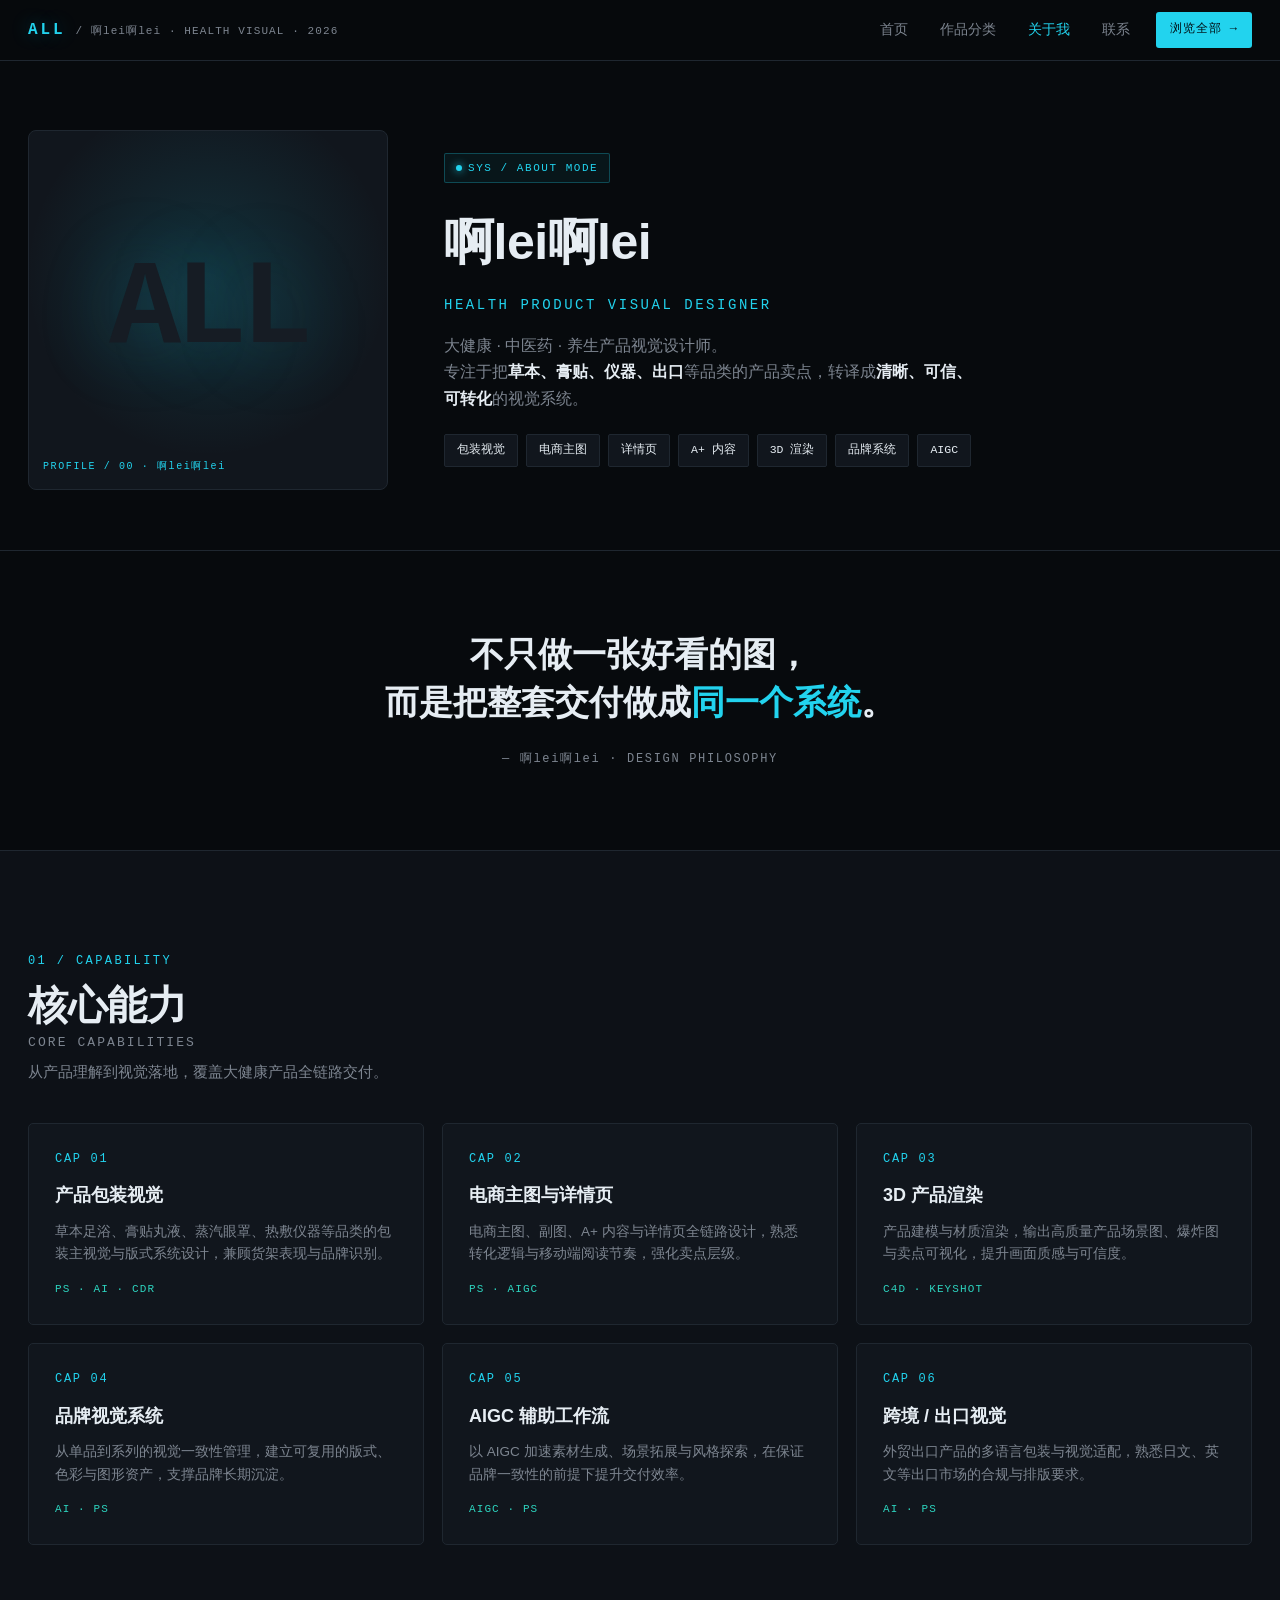
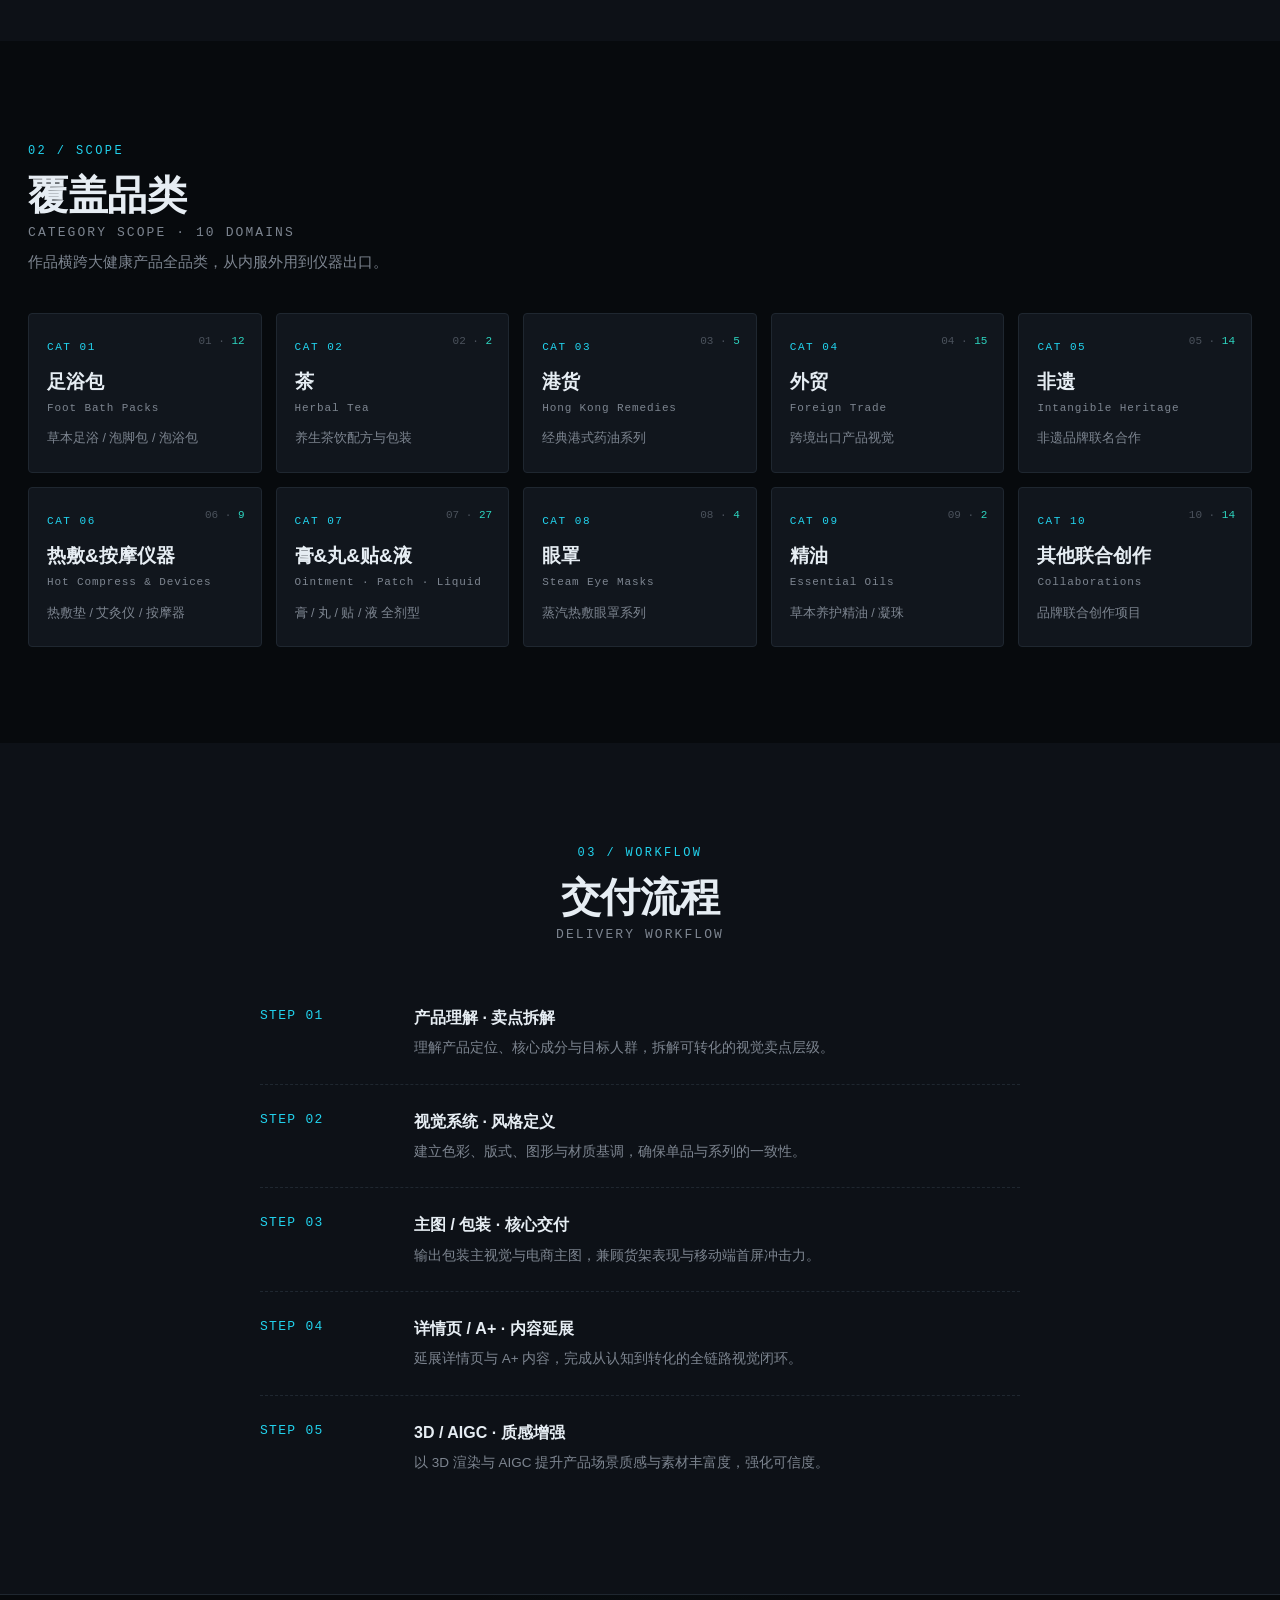
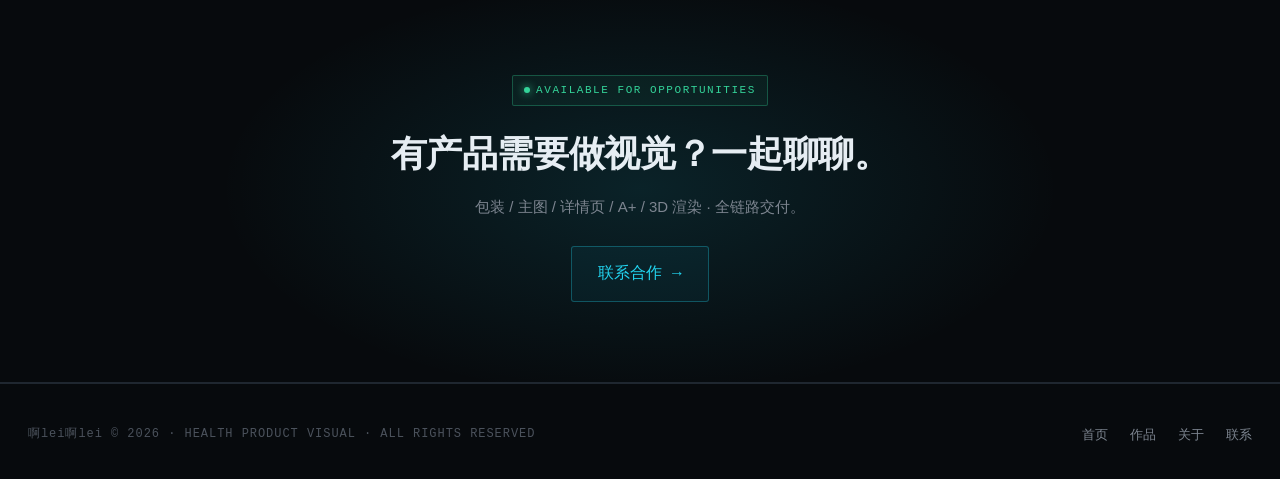
==== about.html @ 9f275f0a "publish: 啊lei啊lei 2026 作品集 — 104 projects / 10 categories" ====
<!DOCTYPE html>
<html lang="zh-CN">
<head>
<meta charset="UTF-8">
<meta name="viewport" content="width=device-width, initial-scale=1.0">
<title>关于我 · 啊lei啊lei 2026 作品集</title>
<meta name="description" content="啊lei啊lei — 大健康 / 中医药 / 养生产品视觉设计师。系统化交付理念与全链路能力。">
<link rel="stylesheet" href="assets/css/style.css">
<link rel="icon" href="data:image/svg+xml,<svg xmlns='http://www.w3.org/2000/svg' viewBox='0 0 100 100'><rect width='100' height='100' rx='20' fill='%23070a0d'/><text x='50' y='68' font-size='52' font-family='monospace' font-weight='bold' text-anchor='middle' fill='%2322d3ee'>ALL</text></svg>">
<style>
.profile-hero { padding: 130px 0 60px; border-bottom: 1px solid var(--line); }
.profile-hero .wrap { display: grid; grid-template-columns: 360px 1fr; gap: 56px; align-items: center; }
.profile-hero .av {
  aspect-ratio: 1; background: var(--bg-card); border: 1px solid var(--line); border-radius: 8px;
  display: flex; align-items: center; justify-content: center; position: relative; overflow: hidden;
}
.profile-hero .av::before { content:""; position:absolute; inset:0; background: radial-gradient(circle at 50% 40%, rgba(34,211,238,.14), transparent 65%); }
.profile-hero .av .big { font-family: var(--mono); font-size: 120px; font-weight: 900; color: var(--bg-card-2); text-shadow: 0 0 80px rgba(34,211,238,.25); letter-spacing: -.05em; position: relative; }
.profile-hero .av .tagcorner { position: absolute; bottom: 14px; left: 14px; font-family: var(--mono); font-size: 10px; color: var(--cyan); letter-spacing: .16em; }
.profile-hero h1 { font-size: clamp(32px, 4.5vw, 50px); font-weight: 800; letter-spacing: -.01em; }
.profile-hero h1 .en { display:block; font-family: var(--mono); font-size: 14px; font-weight: 400; color: var(--cyan); letter-spacing: .18em; margin-top: 10px; }
.profile-hero .role { color: var(--txt-mute); font-size: 16px; margin-top: 16px; max-width: 540px; }
.profile-hero .role b { color: var(--txt); font-weight: 600; }
.ph-tags { display:flex; flex-wrap:wrap; gap:8px; margin-top:22px; }
.ph-tags span { font-family: var(--mono); font-size: 11.5px; color: var(--txt); padding: 6px 12px; border: 1px solid var(--line); border-radius: 2px; background: var(--bg-card); }
@media (max-width: 820px) { .profile-hero .wrap { grid-template-columns: 1fr; } .profile-hero .av { max-width: 280px; } }

.quote-block { padding: 80px 0; text-align: center; border-bottom: 1px solid var(--line); }
.quote-block .q { font-size: clamp(22px, 3vw, 34px); font-weight: 700; line-height: 1.4; max-width: 820px; margin: 0 auto; }
.quote-block .q .hl { color: var(--cyan); }
.quote-block .who { font-family: var(--mono); font-size: 12px; color: var(--txt-mute); letter-spacing: .14em; margin-top: 24px; }

.skill-grid { display: grid; grid-template-columns: repeat(3, 1fr); gap: 18px; }
.skill-card { background: var(--bg-card); border: 1px solid var(--line); border-radius: 5px; padding: 26px; transition: border-color .25s, transform .25s; }
.skill-card:hover { border-color: var(--cyan); transform: translateY(-4px); }
.skill-card .num { font-family: var(--mono); font-size: 12px; color: var(--cyan); letter-spacing: .14em; }
.skill-card h3 { font-size: 18px; font-weight: 700; margin: 12px 0 10px; }
.skill-card p { color: var(--txt-mute); font-size: 13.5px; }
.skill-card .tools { font-family: var(--mono); font-size: 11px; color: var(--teal); letter-spacing: .1em; margin-top: 14px; }
@media (max-width: 900px) { .skill-grid { grid-template-columns: repeat(2, 1fr); } }
@media (max-width: 560px) { .skill-grid { grid-template-columns: 1fr; } }

.timeline { max-width: 760px; margin: 0 auto; }
.tl-item { display: grid; grid-template-columns: 130px 1fr; gap: 24px; padding: 24px 0; border-bottom: 1px dashed var(--line); }
.tl-item:last-child { border-bottom: 0; }
.tl-item .yr { font-family: var(--mono); font-size: 13px; color: var(--cyan); letter-spacing: .1em; }
.tl-item .tt h4 { font-size: 16px; font-weight: 600; }
.tl-item .tt p { color: var(--txt-mute); font-size: 13.5px; margin-top: 6px; }
</style>
</head>
<body>

<nav class="nav">
  <div class="wrap">
    <a href="index.html" class="brand">
      <span class="logo">ALL</span>
      <span class="sub">/ 啊lei啊lei · HEALTH VISUAL · 2026</span>
    </a>
    <div class="menu" id="menu">
      <a href="index.html">首页</a>
      <a href="category.html">作品分类</a>
      <a href="about.html" class="active">关于我</a>
      <a href="contact.html">联系</a>
      <a href="category.html" class="btn-pdf">浏览全部 →</a>
    </div>
    <div class="burger" id="burger"><span></span><span></span><span></span></div>
  </div>
</nav>

<!-- PROFILE HERO -->
<section class="profile-hero">
  <div class="wrap">
    <div class="av">
      <div class="big">ALL</div>
      <div class="tagcorner">PROFILE / 00 · 啊lei啊lei</div>
    </div>
    <div>
      <span class="tag"><i class="dot"></i> SYS / ABOUT MODE</span>
      <h1 style="margin-top:18px">啊lei啊lei
        <span class="en">HEALTH PRODUCT VISUAL DESIGNER</span>
      </h1>
      <p class="role">
        大健康 · 中医药 · 养生产品视觉设计师。<br>
        专注于把<b>草本、膏贴、仪器、出口</b>等品类的产品卖点，转译成<b>清晰、可信、可转化</b>的视觉系统。
      </p>
      <div class="ph-tags">
        <span>包装视觉</span><span>电商主图</span><span>详情页</span><span>A+ 内容</span><span>3D 渲染</span><span>品牌系统</span><span>AIGC</span>
      </div>
    </div>
  </div>
</section>

<!-- QUOTE -->
<section class="quote-block">
  <div class="wrap">
    <p class="q">不只做一张好看的图，<br>而是把整套交付做成<span class="hl">同一个系统</span>。</p>
    <div class="who">— 啊lei啊lei · DESIGN PHILOSOPHY</div>
  </div>
</section>

<!-- SKILLS -->
<section class="shade">
  <div class="wrap">
    <div class="sec-head reveal">
      <span class="idx">01 / CAPABILITY</span>
      <h2>核心能力
        <span class="en">CORE CAPABILITIES</span>
      </h2>
      <p>从产品理解到视觉落地，覆盖大健康产品全链路交付。</p>
    </div>
    <div class="skill-grid">
      <div class="skill-card reveal">
        <div class="num">CAP 01</div>
        <h3>产品包装视觉</h3>
        <p>草本足浴、膏贴丸液、蒸汽眼罩、热敷仪器等品类的包装主视觉与版式系统设计，兼顾货架表现与品牌识别。</p>
        <div class="tools">PS · AI · CDR</div>
      </div>
      <div class="skill-card reveal" style="transition-delay:60ms">
        <div class="num">CAP 02</div>
        <h3>电商主图与详情页</h3>
        <p>电商主图、副图、A+ 内容与详情页全链路设计，熟悉转化逻辑与移动端阅读节奏，强化卖点层级。</p>
        <div class="tools">PS · AIGC</div>
      </div>
      <div class="skill-card reveal" style="transition-delay:120ms">
        <div class="num">CAP 03</div>
        <h3>3D 产品渲染</h3>
        <p>产品建模与材质渲染，输出高质量产品场景图、爆炸图与卖点可视化，提升画面质感与可信度。</p>
        <div class="tools">C4D · KEYSHOT</div>
      </div>
      <div class="skill-card reveal" style="transition-delay:180ms">
        <div class="num">CAP 04</div>
        <h3>品牌视觉系统</h3>
        <p>从单品到系列的视觉一致性管理，建立可复用的版式、色彩与图形资产，支撑品牌长期沉淀。</p>
        <div class="tools">AI · PS</div>
      </div>
      <div class="skill-card reveal" style="transition-delay:240ms">
        <div class="num">CAP 05</div>
        <h3>AIGC 辅助工作流</h3>
        <p>以 AIGC 加速素材生成、场景拓展与风格探索，在保证品牌一致性的前提下提升交付效率。</p>
        <div class="tools">AIGC · PS</div>
      </div>
      <div class="skill-card reveal" style="transition-delay:300ms">
        <div class="num">CAP 06</div>
        <h3>跨境 / 出口视觉</h3>
        <p>外贸出口产品的多语言包装与视觉适配，熟悉日文、英文等出口市场的合规与排版要求。</p>
        <div class="tools">AI · PS</div>
      </div>
    </div>
  </div>
</section>

<!-- SCOPE -->
<section>
  <div class="wrap">
    <div class="sec-head reveal">
      <span class="idx">02 / SCOPE</span>
      <h2>覆盖品类
        <span class="en">CATEGORY SCOPE · 10 DOMAINS</span>
      </h2>
      <p>作品横跨大健康产品全品类，从内服外用到仪器出口。</p>
    </div>
    <div class="cap-grid" id="cap-grid">
      <div class="loader"><div class="spin"></div></div>
    </div>
  </div>
</section>

<!-- TIMELINE / APPROACH -->
<section class="shade">
  <div class="wrap">
    <div class="sec-head reveal" style="text-align:center">
      <span class="idx">03 / WORKFLOW</span>
      <h2>交付流程
        <span class="en">DELIVERY WORKFLOW</span>
      </h2>
    </div>
    <div class="timeline">
      <div class="tl-item reveal">
        <div class="yr">STEP 01</div>
        <div class="tt"><h4>产品理解 · 卖点拆解</h4><p>理解产品定位、核心成分与目标人群，拆解可转化的视觉卖点层级。</p></div>
      </div>
      <div class="tl-item reveal">
        <div class="yr">STEP 02</div>
        <div class="tt"><h4>视觉系统 · 风格定义</h4><p>建立色彩、版式、图形与材质基调，确保单品与系列的一致性。</p></div>
      </div>
      <div class="tl-item reveal">
        <div class="yr">STEP 03</div>
        <div class="tt"><h4>主图 / 包装 · 核心交付</h4><p>输出包装主视觉与电商主图，兼顾货架表现与移动端首屏冲击力。</p></div>
      </div>
      <div class="tl-item reveal">
        <div class="yr">STEP 04</div>
        <div class="tt"><h4>详情页 / A+ · 内容延展</h4><p>延展详情页与 A+ 内容，完成从认知到转化的全链路视觉闭环。</p></div>
      </div>
      <div class="tl-item reveal">
        <div class="yr">STEP 05</div>
        <div class="tt"><h4>3D / AIGC · 质感增强</h4><p>以 3D 渲染与 AIGC 提升产品场景质感与素材丰富度，强化可信度。</p></div>
      </div>
    </div>
  </div>
</section>

<!-- CTA -->
<section class="cta-strip">
  <div class="bg"></div>
  <div class="wrap">
    <span class="tag green"><i class="dot"></i> AVAILABLE FOR OPPORTUNITIES</span>
    <h3 style="margin-top:18px">有产品需要做视觉？一起聊聊。</h3>
    <p>包装 / 主图 / 详情页 / A+ / 3D 渲染 · 全链路交付。</p>
    <a href="contact.html" class="mail">联系合作 →</a>
  </div>
</section>

<footer>
  <div class="wrap">
    <div class="copy">啊lei啊lei © 2026 · HEALTH PRODUCT VISUAL · ALL RIGHTS RESERVED</div>
    <div class="flinks">
      <a href="index.html">首页</a>
      <a href="category.html">作品</a>
      <a href="about.html">关于</a>
      <a href="contact.html">联系</a>
    </div>
  </div>
</footer>

<script src="assets/js/app.js"></script>
<script>
PORTFOLIO.ready(function () {
  const D = PORTFOLIO.data;
  const cg = document.getElementById('cap-grid');
  cg.innerHTML = D.categories.map(function (c, i) {
    const cnt = D.projects.filter(function (p) { return p.category === c.id; }).length;
    return '<a class="cap-card reveal" href="category.html?category=' + c.id + '" style="transition-delay:' + (i * 40) + 'ms">' +
      '<span class="cn-count">' + PORTFOLIO.pad2(i + 1) + ' · <b>' + cnt + '</b></span>' +
      '<div class="cnum">CAT ' + PORTFOLIO.pad2(i + 1) + '</div>' +
      '<div class="cn-zh">' + c.name + '</div>' +
      '<div class="cn-en">' + c.name_en + '</div>' +
      '<div class="cn-desc">' + c.desc + '</div>' +
    '</a>';
  }).join('');
  PORTFOLIO.initReveal();
  PORTFOLIO.initNav();
});
</script>
</body>
</html>
---- assets/css/style.css ----
/* ============================================================
   啊lei啊lei · 2026 作品集 — Cyber-Tech Design System
   ============================================================ */

:root {
  --bg: #070a0d;
  --bg-soft: #0d1117;
  --bg-card: #11161d;
  --bg-card-2: #161c24;
  --line: #1f2730;
  --line-soft: #161c24;
  --cyan: #22d3ee;
  --cyan-deep: #0891b2;
  --teal: #2dd4bf;
  --green: #34d399;
  --amber: #fbbf24;
  --red: #f87171;
  --txt: #e6edf3;
  --txt-mute: #7d8590;
  --txt-dim: #4b525c;
  --mono: "JetBrains Mono", "SF Mono", "Cascadia Code", "Consolas", monospace;
  --sans: -apple-system, BlinkMacSystemFont, "Segoe UI", "PingFang SC",
          "Microsoft YaHei", "Hiragino Sans GB", Roboto, Helvetica, Arial, sans-serif;
  --maxw: 1280px;
}

* { box-sizing: border-box; margin: 0; padding: 0; }
html { scroll-behavior: smooth; -webkit-text-size-adjust: 100%; }
body {
  background: var(--bg);
  color: var(--txt);
  font-family: var(--sans);
  font-size: 15px;
  line-height: 1.65;
  overflow-x: hidden;
  -webkit-font-smoothing: antialiased;
}
a { color: inherit; text-decoration: none; }
img { max-width: 100%; display: block; }
::selection { background: var(--cyan); color: #001016; }

/* scrollbar */
::-webkit-scrollbar { width: 10px; height: 10px; }
::-webkit-scrollbar-track { background: var(--bg); }
::-webkit-scrollbar-thumb { background: #1f2730; border-radius: 6px; }
::-webkit-scrollbar-thumb:hover { background: var(--cyan-deep); }

/* ---------- layout helpers ---------- */
.wrap { max-width: var(--maxw); margin: 0 auto; padding: 0 28px; }
.mono { font-family: var(--mono); }
.tag {
  display: inline-flex; align-items: center; gap: 6px;
  font-family: var(--mono); font-size: 11px; letter-spacing: .14em;
  text-transform: uppercase; color: var(--cyan);
  padding: 5px 11px; border: 1px solid rgba(34,211,238,.28);
  background: rgba(34,211,238,.06); border-radius: 2px;
}
.tag.green { color: var(--green); border-color: rgba(52,211,153,.3); background: rgba(52,211,153,.06); }
.tag.amber { color: var(--amber); border-color: rgba(251,191,36,.3); background: rgba(251,191,36,.06); }
.tag .dot { width: 6px; height: 6px; border-radius: 50%; background: currentColor; box-shadow: 0 0 8px currentColor; }
.sec-head { margin-bottom: 38px; }
.sec-head .idx { font-family: var(--mono); color: var(--cyan); font-size: 12px; letter-spacing: .2em; }
.sec-head h2 { font-size: clamp(26px, 3.4vw, 40px); font-weight: 800; letter-spacing: -.01em; margin: 10px 0 6px; line-height: 1.15; }
.sec-head h2 .en { display:block; font-family: var(--mono); font-size: 13px; font-weight: 400; color: var(--txt-mute); letter-spacing: .16em; margin-top: 8px; }
.sec-head p { color: var(--txt-mute); max-width: 640px; margin-top: 10px; font-size: 14.5px; }
.hairline { height: 1px; background: var(--line); border: 0; }

/* ============================================================
   NAV
   ============================================================ */
.nav {
  position: fixed; top: 0; left: 0; right: 0; z-index: 100;
  background: rgba(7,10,13,.72); backdrop-filter: blur(14px);
  border-bottom: 1px solid var(--line);
}
.nav .wrap { display: flex; align-items: center; justify-content: space-between; height: 60px; }
.brand { display: flex; align-items: baseline; gap: 10px; }
.brand .logo {
  font-family: var(--mono); font-weight: 700; font-size: 16px; letter-spacing: .18em;
  color: var(--cyan); text-shadow: 0 0 18px rgba(34,211,238,.4);
}
.brand .sub { font-family: var(--mono); font-size: 11px; color: var(--txt-mute); letter-spacing: .1em; }
.menu { display: flex; align-items: center; gap: 4px; }
.menu a {
  font-size: 13.5px; color: var(--txt-mute); padding: 8px 14px; border-radius: 3px;
  transition: color .2s, background .2s;
}
.menu a:hover { color: var(--txt); background: rgba(255,255,255,.04); }
.menu a.active { color: var(--cyan); }
.menu .btn-pdf {
  margin-left: 8px; font-family: var(--mono); font-size: 12px; letter-spacing: .08em;
  color: #001016; background: var(--cyan); padding: 8px 14px; border-radius: 3px;
}
.menu .btn-pdf:hover { background: #67e8f9; }
.burger { display: none; flex-direction: column; gap: 5px; cursor: pointer; padding: 6px; }
.burger span { width: 22px; height: 2px; background: var(--txt); border-radius: 2px; }

@media (max-width: 820px) {
  .menu { display: none; position: absolute; top: 60px; left: 0; right: 0; flex-direction: column; background: var(--bg-soft); border-bottom: 1px solid var(--line); padding: 10px; gap: 2px; }
  .menu.open { display: flex; }
  .menu a { padding: 12px 16px; }
  .menu .btn-pdf { margin: 6px 0 0; text-align: center; }
  .burger { display: flex; }
  .brand .sub { display: none; }
}

/* ============================================================
   HERO
   ============================================================ */
.hero {
  position: relative; min-height: 100vh; display: flex; align-items: center;
  padding: 110px 0 60px; overflow: hidden;
  border-bottom: 1px solid var(--line);
}
.hero-bg {
  position: absolute; inset: 0; z-index: 0;
  background:
    radial-gradient(900px 500px at 78% 18%, rgba(34,211,238,.16), transparent 60%),
    radial-gradient(700px 400px at 12% 80%, rgba(45,212,191,.1), transparent 60%),
    linear-gradient(180deg, #070a0d 0%, #0a1016 100%);
}
.hero-grid {
  position: absolute; inset: 0; z-index: 0; opacity: .5;
  background-image:
    linear-gradient(rgba(34,211,238,.06) 1px, transparent 1px),
    linear-gradient(90deg, rgba(34,211,238,.06) 1px, transparent 1px);
  background-size: 64px 64px;
  mask-image: radial-gradient(circle at 50% 40%, #000 0%, transparent 75%);
  -webkit-mask-image: radial-gradient(circle at 50% 40%, #000 0%, transparent 75%);
}
.hero .wrap { position: relative; z-index: 2; display: grid; grid-template-columns: 1.25fr .9fr; gap: 56px; align-items: center; }
.hero-left .tag { margin-bottom: 22px; }
.hero h1 {
  font-size: clamp(40px, 6vw, 76px); font-weight: 900; line-height: 1.02; letter-spacing: -.02em;
}
.hero h1 .en {
  display: block; font-family: var(--mono); font-size: clamp(13px, 1.4vw, 16px);
  font-weight: 400; color: var(--cyan); letter-spacing: .22em; margin-bottom: 16px;
}
.hero h1 .name { background: linear-gradient(120deg, #e6edf3 20%, var(--cyan) 80%); -webkit-background-clip: text; background-clip: text; -webkit-text-fill-color: transparent; }
.hero .role { color: var(--txt-mute); font-size: 17px; margin-top: 16px; max-width: 520px; }
.hero .role b { color: var(--txt); font-weight: 600; }
.skills { display: flex; flex-wrap: wrap; gap: 8px; margin-top: 26px; }
.skills span {
  font-family: var(--mono); font-size: 11.5px; letter-spacing: .08em; color: var(--txt);
  padding: 6px 12px; border: 1px solid var(--line); border-radius: 2px; background: var(--bg-card);
}
.tools { font-family: var(--mono); font-size: 12px; color: var(--txt-mute); letter-spacing: .12em; margin-top: 18px; }
.tools b { color: var(--teal); font-weight: 400; }
.cta-row { display: flex; flex-wrap: wrap; gap: 14px; margin-top: 34px; }
.btn {
  display: inline-flex; align-items: center; gap: 9px; font-size: 14px; font-weight: 600;
  padding: 13px 24px; border-radius: 3px; transition: transform .15s, background .2s, border-color .2s;
}
.btn-primary { background: var(--cyan); color: #001016; }
.btn-primary:hover { background: #67e8f9; transform: translateY(-2px); }
.btn-ghost { border: 1px solid var(--line); color: var(--txt); background: rgba(255,255,255,.02); }
.btn-ghost:hover { border-color: var(--cyan); color: var(--cyan); transform: translateY(-2px); }
.btn .arr { transition: transform .2s; }
.btn:hover .arr { transform: translateX(4px); }

/* hero right — status console */
.console {
  background: var(--bg-card); border: 1px solid var(--line); border-radius: 6px;
  padding: 22px; font-family: var(--mono); font-size: 13px;
  box-shadow: 0 30px 80px -30px rgba(0,0,0,.8), 0 0 0 1px rgba(34,211,238,.04);
}
.console .c-head { display: flex; align-items: center; justify-content: space-between; color: var(--txt-mute); font-size: 11px; letter-spacing: .16em; margin-bottom: 16px; }
.console .c-head .dots { display: flex; gap: 6px; }
.console .c-head .dots i { width: 9px; height: 9px; border-radius: 50%; background: var(--line); }
.console .c-head .dots i:first-child { background: var(--red); }
.console .c-head .dots i:nth-child(2) { background: var(--amber); }
.console .c-head .dots i:nth-child(3) { background: var(--green); }
.console .row { display: flex; align-items: center; gap: 10px; padding: 10px 0; border-bottom: 1px dashed var(--line-soft); }
.console .row:last-child { border-bottom: 0; }
.console .row .k { color: var(--txt-dim); width: 64px; font-size: 11px; letter-spacing: .1em; }
.console .row .sep { color: var(--cyan-deep); }
.console .row .v { color: var(--txt); }
.console .row .v.avail { color: var(--green); }
.console .row .v .blink { display:inline-block; width:7px; height:7px; border-radius:50%; background:var(--green); margin-right:6px; box-shadow:0 0 10px var(--green); animation: blink 1.6s infinite; }
@keyframes blink { 0%,100%{opacity:1} 50%{opacity:.25} }

.hero-scroll { position: absolute; left: 50%; bottom: 26px; transform: translateX(-50%); z-index: 3; font-family: var(--mono); font-size: 11px; color: var(--txt-dim); letter-spacing: .2em; text-align: center; }
.hero-scroll .line { width: 1px; height: 34px; background: var(--cyan-deep); margin: 10px auto 0; animation: scrollline 2s infinite; }
@keyframes scrollline { 0%{transform:scaleY(0); transform-origin:top} 50%{transform:scaleY(1); transform-origin:top} 51%{transform-origin:bottom} 100%{transform:scaleY(0); transform-origin:bottom} }

@media (max-width: 900px) {
  .hero .wrap { grid-template-columns: 1fr; gap: 34px; }
  .console { max-width: 440px; }
}

/* marquee */
.marquee { border-top: 1px solid var(--line); border-bottom: 1px solid var(--line); background: var(--bg-soft); overflow: hidden; }
.marquee .track { display: inline-flex; gap: 40px; padding: 16px 0; white-space: nowrap; animation: marq 38s linear infinite; font-family: var(--mono); font-size: 13px; letter-spacing: .18em; color: var(--txt-mute); }
.marquee .track span { display: inline-flex; align-items: center; gap: 40px; }
.marquee .track i { color: var(--cyan); font-style: normal; }
@keyframes marq { from { transform: translateX(0); } to { transform: translateX(-50%); } }

/* ============================================================
   SECTIONS
   ============================================================ */
section { padding: 96px 0; }
section.shade { background: var(--bg-soft); }

/* ============================================================
   FEATURED WORKS GRID
   ============================================================ */
.feat-grid {
  display: grid; grid-template-columns: repeat(4, 1fr); gap: 18px;
}
.feat-card {
  position: relative; background: var(--bg-card); border: 1px solid var(--line);
  border-radius: 4px; overflow: hidden; transition: transform .25s, border-color .25s, box-shadow .25s;
  aspect-ratio: 1 / 1;
}
.feat-card:hover { transform: translateY(-5px); border-color: var(--cyan); box-shadow: 0 20px 50px -20px rgba(34,211,238,.25); }
.feat-card img { width: 100%; height: 100%; object-fit: cover; transition: transform .4s; }
.feat-card:hover img { transform: scale(1.06); }
.feat-card .overlay {
  position: absolute; inset: 0; display: flex; flex-direction: column; justify-content: flex-end;
  padding: 14px; background: linear-gradient(0deg, rgba(7,10,13,.92) 0%, rgba(7,10,13,.1) 55%, transparent 100%);
  opacity: 0; transition: opacity .25s;
}
.feat-card:hover .overlay { opacity: 1; }
.feat-card .overlay .pid { font-family: var(--mono); font-size: 10px; color: var(--cyan); letter-spacing: .14em; }
.feat-card .overlay .pname { font-size: 13.5px; font-weight: 600; color: var(--txt); margin-top: 3px; line-height: 1.3; }
.feat-card .corner {
  position: absolute; top: 10px; left: 10px; font-family: var(--mono); font-size: 10px; letter-spacing: .1em;
  color: var(--txt-mute); background: rgba(7,10,13,.7); padding: 3px 7px; border-radius: 2px; backdrop-filter: blur(4px);
}
.feat-more { margin-top: 38px; text-align: center; }

@media (max-width: 1000px) { .feat-grid { grid-template-columns: repeat(3, 1fr); } }
@media (max-width: 680px) { .feat-grid { grid-template-columns: repeat(2, 1fr); } }

/* ============================================================
   CAPABILITY / CATEGORY INDEX
   ============================================================ */
.cap-grid { display: grid; grid-template-columns: repeat(5, 1fr); gap: 14px; }
.cap-card {
  position: relative; padding: 24px 18px; background: var(--bg-card); border: 1px solid var(--line);
  border-radius: 4px; transition: border-color .25s, transform .25s, background .25s; overflow: hidden;
}
.cap-card::before { content: ""; position: absolute; left: 0; top: 0; bottom: 0; width: 2px; background: var(--cyan); transform: scaleY(0); transform-origin: top; transition: transform .3s; }
.cap-card:hover { border-color: var(--cyan); transform: translateY(-4px); background: var(--bg-card-2); }
.cap-card:hover::before { transform: scaleY(1); }
.cap-card .cnum { font-family: var(--mono); font-size: 11px; color: var(--cyan); letter-spacing: .14em; }
.cap-card .cn-zh { font-size: 19px; font-weight: 700; margin: 10px 0 2px; }
.cap-card .cn-en { font-family: var(--mono); font-size: 11px; color: var(--txt-mute); letter-spacing: .08em; }
.cap-card .cn-desc { font-size: 12.5px; color: var(--txt-mute); margin-top: 12px; line-height: 1.5; }
.cap-card .cn-count { position: absolute; right: 16px; top: 18px; font-family: var(--mono); font-size: 11px; color: var(--txt-dim); }
.cap-card .cn-count b { color: var(--teal); font-weight: 400; }

@media (max-width: 1100px) { .cap-grid { grid-template-columns: repeat(3, 1fr); } }
@media (max-width: 640px) { .cap-grid { grid-template-columns: repeat(2, 1fr); } }

/* ============================================================
   ABOUT (home)
   ============================================================ */
.about-block { display: grid; grid-template-columns: .8fr 1.2fr; gap: 48px; align-items: center; }
.about-block .portrait {
  position: relative; aspect-ratio: 4/5; background: var(--bg-card);
  border: 1px solid var(--line); border-radius: 6px; overflow: hidden;
  display: flex; align-items: center; justify-content: center;
}
.about-block .portrait .glyph {
  font-family: var(--mono); font-size: 90px; font-weight: 800; color: var(--bg-card-2);
  text-shadow: 0 0 60px rgba(34,211,238,.18); letter-spacing: -.04em;
}
.about-block .portrait .frame-tag {
  position: absolute; bottom: 14px; left: 14px; font-family: var(--mono); font-size: 10px;
  color: var(--cyan); letter-spacing: .16em; background: rgba(7,10,13,.7); padding: 4px 9px; border-radius: 2px;
}
.about-block .quote {
  font-size: clamp(20px, 2.4vw, 28px); font-weight: 700; line-height: 1.4; letter-spacing: -.01em;
}
.about-block .quote .hl { color: var(--cyan); }
.about-block .bio { color: var(--txt-mute); margin-top: 18px; font-size: 14.5px; }
.about-block .stats { display: flex; gap: 36px; margin-top: 28px; }
.about-block .stats .s .n { font-family: var(--mono); font-size: 30px; font-weight: 700; color: var(--cyan); }
.about-block .stats .s .l { font-size: 12px; color: var(--txt-mute); margin-top: 2px; }

@media (max-width: 880px) { .about-block { grid-template-columns: 1fr; } .about-block .portrait { max-width: 360px; } }

/* ============================================================
   CONTACT / CTA strip
   ============================================================ */
.cta-strip {
  position: relative; padding: 80px 0; text-align: center; overflow: hidden;
  border-top: 1px solid var(--line); border-bottom: 1px solid var(--line);
}
.cta-strip .bg { position: absolute; inset: 0; background: radial-gradient(600px 300px at 50% 50%, rgba(34,211,238,.12), transparent 70%); }
.cta-strip .wrap { position: relative; z-index: 1; }
.cta-strip h3 { font-size: clamp(24px, 3vw, 36px); font-weight: 800; letter-spacing: -.01em; }
.cta-strip p { color: var(--txt-mute); margin-top: 12px; }
.cta-strip .mail {
  display: inline-flex; align-items: center; gap: 10px; margin-top: 26px;
  font-family: var(--mono); font-size: 16px; color: var(--cyan);
  padding: 14px 26px; border: 1px solid rgba(34,211,238,.3); border-radius: 3px; background: rgba(34,211,238,.05);
  transition: background .2s;
}
.cta-strip .mail:hover { background: rgba(34,211,238,.12); }

/* ============================================================
   FOOTER
   ============================================================ */
footer { padding: 40px 0 34px; border-top: 1px solid var(--line); background: var(--bg); }
footer .wrap { display: flex; flex-wrap: wrap; justify-content: space-between; gap: 18px; align-items: center; }
footer .copy { font-family: var(--mono); font-size: 12px; color: var(--txt-dim); letter-spacing: .08em; }
footer .flinks { display: flex; gap: 22px; }
footer .flinks a { font-size: 13px; color: var(--txt-mute); transition: color .2s; }
footer .flinks a:hover { color: var(--cyan); }

/* ============================================================
   CATEGORY PAGE
   ============================================================ */
.page-head { padding: 130px 0 50px; border-bottom: 1px solid var(--line); }
.page-head .crumb { font-family: var(--mono); font-size: 11px; color: var(--txt-dim); letter-spacing: .14em; margin-bottom: 14px; }
.page-head .crumb a:hover { color: var(--cyan); }
.page-head h1 { font-size: clamp(32px, 4.5vw, 52px); font-weight: 800; letter-spacing: -.01em; }
.page-head h1 .en { display:block; font-family: var(--mono); font-size: 14px; font-weight: 400; color: var(--txt-mute); letter-spacing: .16em; margin-top: 10px; }

.filter-bar { display: flex; flex-wrap: wrap; gap: 8px; margin: 26px 0 0; }
.filter-bar .chip {
  font-size: 13px; color: var(--txt-mute); padding: 8px 16px; border: 1px solid var(--line); border-radius: 30px;
  cursor: pointer; transition: all .2s; background: var(--bg-card); user-select: none;
}
.filter-bar .chip:hover { color: var(--txt); border-color: var(--cyan-deep); }
.filter-bar .chip.active { color: #001016; background: var(--cyan); border-color: var(--cyan); font-weight: 600; }
.filter-bar .chip b { font-weight: 600; }

.proj-grid { display: grid; grid-template-columns: repeat(3, 1fr); gap: 22px; padding: 56px 0 80px; }
.proj-card {
  background: var(--bg-card); border: 1px solid var(--line); border-radius: 5px; overflow: hidden;
  transition: transform .25s, border-color .25s, box-shadow .25s; display: flex; flex-direction: column;
}
.proj-card:hover { transform: translateY(-5px); border-color: var(--cyan); box-shadow: 0 24px 50px -24px rgba(34,211,238,.22); }
.proj-card .thumb-wrap { position: relative; aspect-ratio: 1/1; overflow: hidden; background: #0a0f14; }
.proj-card .thumb-wrap img { width: 100%; height: 100%; object-fit: cover; transition: transform .45s; }
.proj-card:hover .thumb-wrap img { transform: scale(1.05); }
.proj-card .badge {
  position: absolute; top: 12px; left: 12px; font-family: var(--mono); font-size: 10px; letter-spacing: .12em;
  color: var(--cyan); background: rgba(7,10,13,.75); padding: 4px 9px; border-radius: 2px; backdrop-filter: blur(4px);
}
.proj-card .body { padding: 16px 18px 20px; }
.proj-card .body .cat { font-family: var(--mono); font-size: 10.5px; color: var(--teal); letter-spacing: .12em; }
.proj-card .body h3 { font-size: 15.5px; font-weight: 600; margin: 6px 0 10px; line-height: 1.35; }
.proj-card .body .meta { display: flex; justify-content: space-between; align-items: center; font-family: var(--mono); font-size: 11px; color: var(--txt-dim); }
.proj-card .body .meta .view { color: var(--cyan); }

@media (max-width: 900px) { .proj-grid { grid-template-columns: repeat(2, 1fr); } }
@media (max-width: 560px) { .proj-grid { grid-template-columns: 1fr; } }

/* ============================================================
   PROJECT DETAIL
   ============================================================ */
.detail-head { padding: 130px 0 36px; }
.detail-head .back { font-family: var(--mono); font-size: 12px; color: var(--txt-mute); letter-spacing: .1em; }
.detail-head .back:hover { color: var(--cyan); }
.detail-head .back .arr { display: inline-block; transform: rotate(180deg); margin-right: 6px; }
.detail-head h1 { font-size: clamp(26px, 3.4vw, 40px); font-weight: 800; margin: 16px 0 6px; }
.detail-head .sub { font-family: var(--mono); font-size: 12px; color: var(--txt-mute); letter-spacing: .12em; }
.detail-head .sub .sep { color: var(--cyan-deep); margin: 0 8px; }

.detail-grid { display: grid; grid-template-columns: 1fr 320px; gap: 36px; padding: 20px 0 80px; }
.detail-main { display: grid; grid-template-columns: 1fr; gap: 18px; }
.detail-main figure { background: var(--bg-card); border: 1px solid var(--line); border-radius: 5px; overflow: hidden; }
.detail-main figure img { width: 100%; }
.detail-side { position: sticky; top: 84px; align-self: start; }
.info-card { background: var(--bg-card); border: 1px solid var(--line); border-radius: 5px; padding: 24px; }
.info-card .ttl { font-family: var(--mono); font-size: 11px; color: var(--cyan); letter-spacing: .16em; margin-bottom: 16px; }
.info-card .ik { display: flex; justify-content: space-between; padding: 9px 0; border-bottom: 1px dashed var(--line-soft); font-size: 13px; }
.info-card .ik:last-child { border-bottom: 0; }
.info-card .ik .k { color: var(--txt-mute); }
.info-card .ik .v { color: var(--txt); font-weight: 500; }

@media (max-width: 900px) { .detail-grid { grid-template-columns: 1fr; } .detail-side { position: static; } }

/* empty state */
.empty { text-align: center; padding: 80px 0; color: var(--txt-mute); font-family: var(--mono); }

/* loader */
.loader { display: flex; align-items: center; gap: 10px; justify-content: center; padding: 80px 0; color: var(--txt-mute); font-family: var(--mono); font-size: 13px; }
.loader .spin { width: 14px; height: 14px; border: 2px solid var(--line); border-top-color: var(--cyan); border-radius: 50%; animation: spin .8s linear infinite; }
@keyframes spin { to { transform: rotate(360deg); } }

/* reveal on scroll */
.reveal { opacity: 0; transform: translateY(26px); transition: opacity .7s ease, transform .7s ease; }
.reveal.in { opacity: 1; transform: none; }
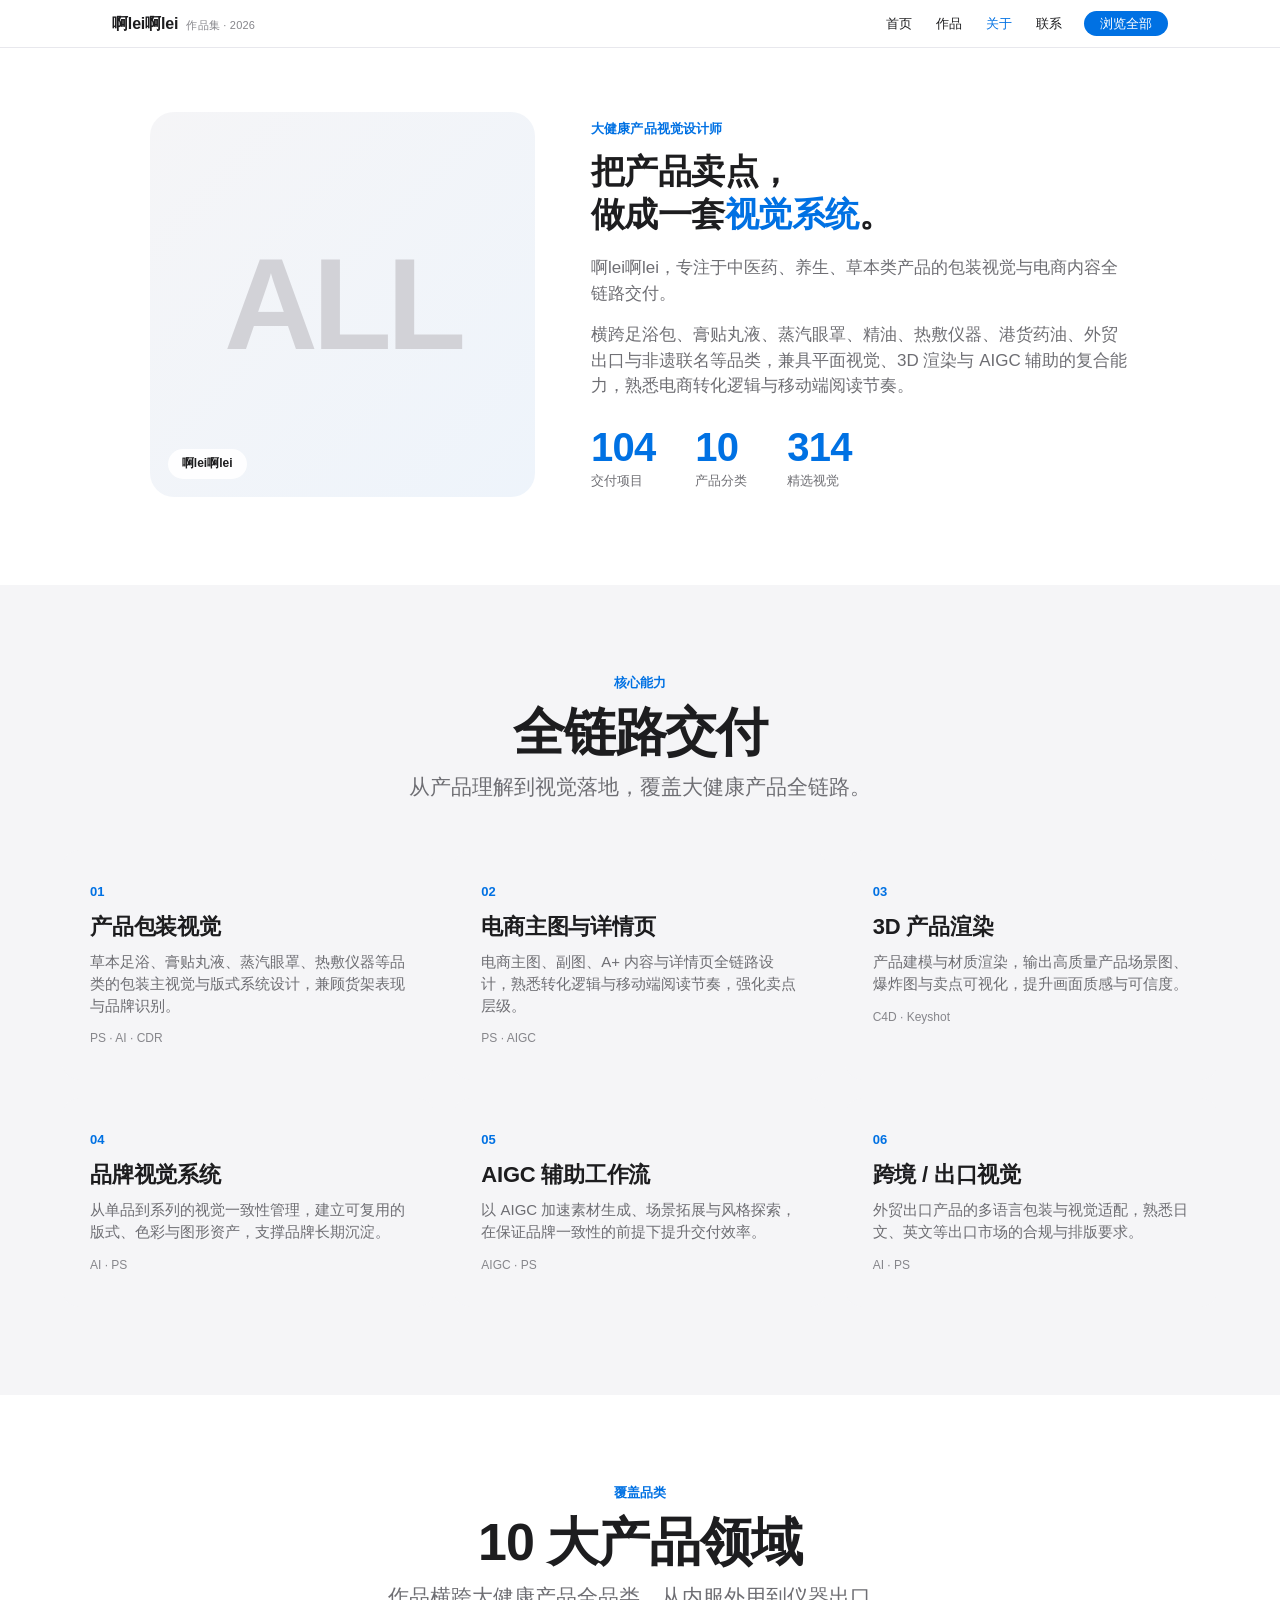
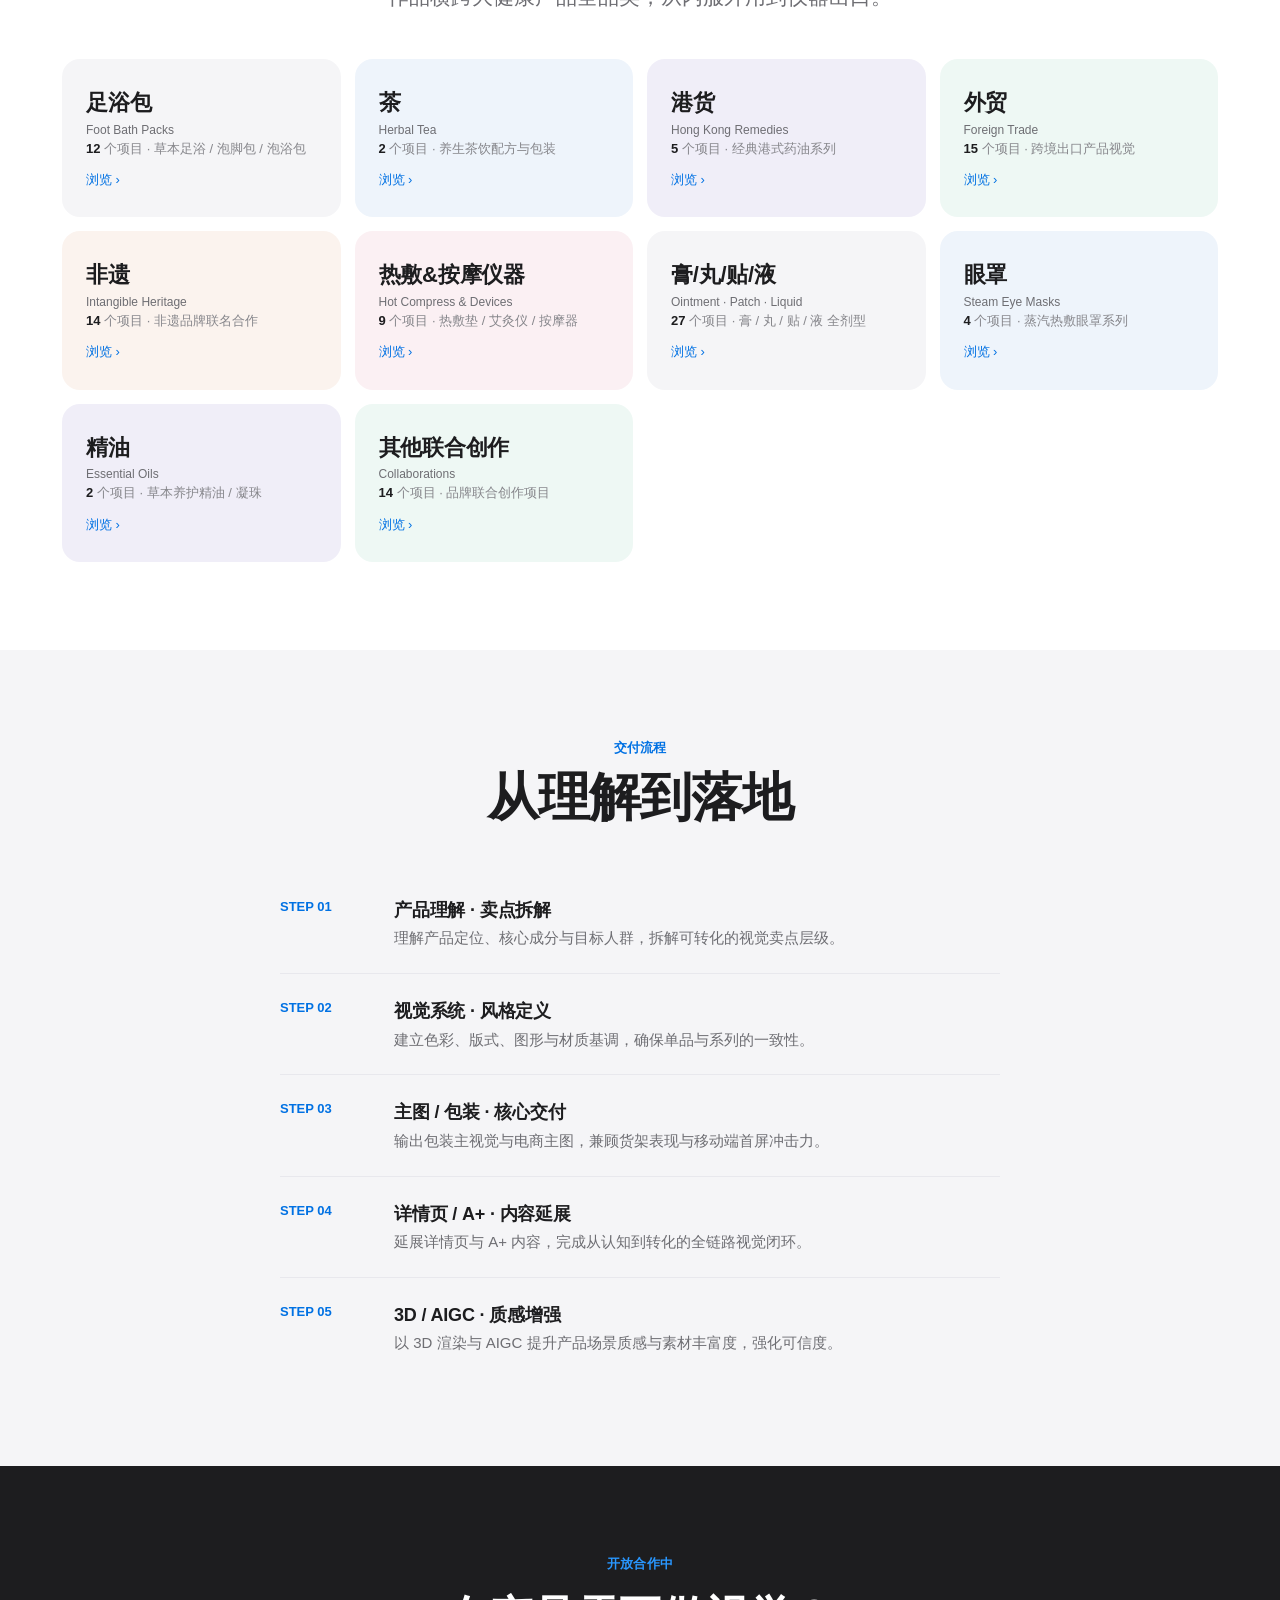
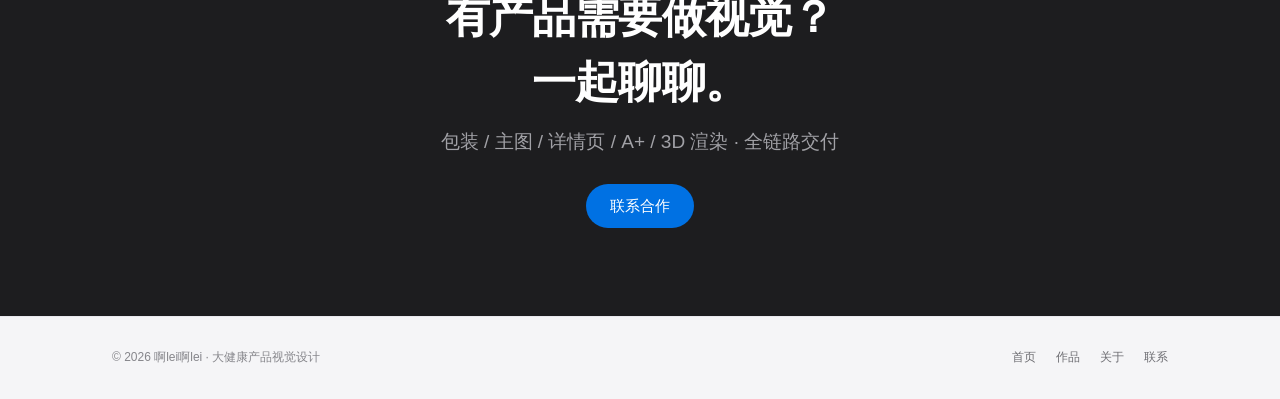
==== commit dbf16c5c: "redesign: Apple 风格重构 + 按作品分类.txt 重新分类 + 纳入全部 314 张压缩图" ====
--- a/about.html
+++ b/about.html
@@ -3,148 +3,65 @@
 <head>
 <meta charset="UTF-8">
 <meta name="viewport" content="width=device-width, initial-scale=1.0">
-<title>关于我 · 啊lei啊lei 2026 作品集</title>
+<title>关于 · 啊lei啊lei 2026 作品集</title>
 <meta name="description" content="啊lei啊lei — 大健康 / 中医药 / 养生产品视觉设计师。系统化交付理念与全链路能力。">
 <link rel="stylesheet" href="assets/css/style.css">
-<link rel="icon" href="data:image/svg+xml,<svg xmlns='http://www.w3.org/2000/svg' viewBox='0 0 100 100'><rect width='100' height='100' rx='20' fill='%23070a0d'/><text x='50' y='68' font-size='52' font-family='monospace' font-weight='bold' text-anchor='middle' fill='%2322d3ee'>ALL</text></svg>">
-<style>
-.profile-hero { padding: 130px 0 60px; border-bottom: 1px solid var(--line); }
-.profile-hero .wrap { display: grid; grid-template-columns: 360px 1fr; gap: 56px; align-items: center; }
-.profile-hero .av {
-  aspect-ratio: 1; background: var(--bg-card); border: 1px solid var(--line); border-radius: 8px;
-  display: flex; align-items: center; justify-content: center; position: relative; overflow: hidden;
-}
-.profile-hero .av::before { content:""; position:absolute; inset:0; background: radial-gradient(circle at 50% 40%, rgba(34,211,238,.14), transparent 65%); }
-.profile-hero .av .big { font-family: var(--mono); font-size: 120px; font-weight: 900; color: var(--bg-card-2); text-shadow: 0 0 80px rgba(34,211,238,.25); letter-spacing: -.05em; position: relative; }
-.profile-hero .av .tagcorner { position: absolute; bottom: 14px; left: 14px; font-family: var(--mono); font-size: 10px; color: var(--cyan); letter-spacing: .16em; }
-.profile-hero h1 { font-size: clamp(32px, 4.5vw, 50px); font-weight: 800; letter-spacing: -.01em; }
-.profile-hero h1 .en { display:block; font-family: var(--mono); font-size: 14px; font-weight: 400; color: var(--cyan); letter-spacing: .18em; margin-top: 10px; }
-.profile-hero .role { color: var(--txt-mute); font-size: 16px; margin-top: 16px; max-width: 540px; }
-.profile-hero .role b { color: var(--txt); font-weight: 600; }
-.ph-tags { display:flex; flex-wrap:wrap; gap:8px; margin-top:22px; }
-.ph-tags span { font-family: var(--mono); font-size: 11.5px; color: var(--txt); padding: 6px 12px; border: 1px solid var(--line); border-radius: 2px; background: var(--bg-card); }
-@media (max-width: 820px) { .profile-hero .wrap { grid-template-columns: 1fr; } .profile-hero .av { max-width: 280px; } }
-
-.quote-block { padding: 80px 0; text-align: center; border-bottom: 1px solid var(--line); }
-.quote-block .q { font-size: clamp(22px, 3vw, 34px); font-weight: 700; line-height: 1.4; max-width: 820px; margin: 0 auto; }
-.quote-block .q .hl { color: var(--cyan); }
-.quote-block .who { font-family: var(--mono); font-size: 12px; color: var(--txt-mute); letter-spacing: .14em; margin-top: 24px; }
-
-.skill-grid { display: grid; grid-template-columns: repeat(3, 1fr); gap: 18px; }
-.skill-card { background: var(--bg-card); border: 1px solid var(--line); border-radius: 5px; padding: 26px; transition: border-color .25s, transform .25s; }
-.skill-card:hover { border-color: var(--cyan); transform: translateY(-4px); }
-.skill-card .num { font-family: var(--mono); font-size: 12px; color: var(--cyan); letter-spacing: .14em; }
-.skill-card h3 { font-size: 18px; font-weight: 700; margin: 12px 0 10px; }
-.skill-card p { color: var(--txt-mute); font-size: 13.5px; }
-.skill-card .tools { font-family: var(--mono); font-size: 11px; color: var(--teal); letter-spacing: .1em; margin-top: 14px; }
-@media (max-width: 900px) { .skill-grid { grid-template-columns: repeat(2, 1fr); } }
-@media (max-width: 560px) { .skill-grid { grid-template-columns: 1fr; } }
-
-.timeline { max-width: 760px; margin: 0 auto; }
-.tl-item { display: grid; grid-template-columns: 130px 1fr; gap: 24px; padding: 24px 0; border-bottom: 1px dashed var(--line); }
-.tl-item:last-child { border-bottom: 0; }
-.tl-item .yr { font-family: var(--mono); font-size: 13px; color: var(--cyan); letter-spacing: .1em; }
-.tl-item .tt h4 { font-size: 16px; font-weight: 600; }
-.tl-item .tt p { color: var(--txt-mute); font-size: 13.5px; margin-top: 6px; }
-</style>
+<link rel="icon" href="data:image/svg+xml,<svg xmlns='http://www.w3.org/2000/svg' viewBox='0 0 100 100'><rect width='100' height='100' rx='22' fill='%23f5f5f7'/><text x='50' y='70' font-size='44' font-family='-apple-system' font-weight='700' text-anchor='middle' fill='%230071e3'>ALL</text></svg>">
 </head>
 <body>
 
 <nav class="nav">
   <div class="wrap">
-    <a href="index.html" class="brand">
-      <span class="logo">ALL</span>
-      <span class="sub">/ 啊lei啊lei · HEALTH VISUAL · 2026</span>
-    </a>
+    <a href="index.html" class="brand"><span class="logo">啊lei啊lei</span><span class="sub">作品集 · 2026</span></a>
     <div class="menu" id="menu">
       <a href="index.html">首页</a>
-      <a href="category.html">作品分类</a>
-      <a href="about.html" class="active">关于我</a>
+      <a href="category.html">作品</a>
+      <a href="about.html" class="active">关于</a>
       <a href="contact.html">联系</a>
-      <a href="category.html" class="btn-pdf">浏览全部 →</a>
+      <a href="category.html" class="nav-cta">浏览全部</a>
     </div>
     <div class="burger" id="burger"><span></span><span></span><span></span></div>
   </div>
 </nav>
 
 <!-- PROFILE HERO -->
-<section class="profile-hero">
+<section style="padding-top:64px">
   <div class="wrap">
-    <div class="av">
-      <div class="big">ALL</div>
-      <div class="tagcorner">PROFILE / 00 · 啊lei啊lei</div>
-    </div>
-    <div>
-      <span class="tag"><i class="dot"></i> SYS / ABOUT MODE</span>
-      <h1 style="margin-top:18px">啊lei啊lei
-        <span class="en">HEALTH PRODUCT VISUAL DESIGNER</span>
-      </h1>
-      <p class="role">
-        大健康 · 中医药 · 养生产品视觉设计师。<br>
-        专注于把<b>草本、膏贴、仪器、出口</b>等品类的产品卖点，转译成<b>清晰、可信、可转化</b>的视觉系统。
-      </p>
-      <div class="ph-tags">
-        <span>包装视觉</span><span>电商主图</span><span>详情页</span><span>A+ 内容</span><span>3D 渲染</span><span>品牌系统</span><span>AIGC</span>
+    <div class="about-block reveal">
+      <div class="about-portrait">
+        <div class="mono-glyph">ALL</div>
+        <div class="badge">啊lei啊lei</div>
+      </div>
+      <div class="about-text">
+        <div class="eyebrow">大健康产品视觉设计师</div>
+        <p class="quote">把产品卖点，<br>做成一套<span class="hl">视觉系统</span>。</p>
+        <p>啊lei啊lei，专注于中医药、养生、草本类产品的包装视觉与电商内容全链路交付。</p>
+        <p>横跨足浴包、膏贴丸液、蒸汽眼罩、精油、热敷仪器、港货药油、外贸出口与非遗联名等品类，兼具平面视觉、3D 渲染与 AIGC 辅助的复合能力，熟悉电商转化逻辑与移动端阅读节奏。</p>
+        <div class="about-stats">
+          <div class="s"><div class="n">104</div><div class="l">交付项目</div></div>
+          <div class="s"><div class="n">10</div><div class="l">产品分类</div></div>
+          <div class="s"><div class="n">314</div><div class="l">精选视觉</div></div>
+        </div>
       </div>
     </div>
   </div>
 </section>
 
-<!-- QUOTE -->
-<section class="quote-block">
-  <div class="wrap">
-    <p class="q">不只做一张好看的图，<br>而是把整套交付做成<span class="hl">同一个系统</span>。</p>
-    <div class="who">— 啊lei啊lei · DESIGN PHILOSOPHY</div>
-  </div>
-</section>
-
 <!-- SKILLS -->
-<section class="shade">
+<section class="alt">
   <div class="wrap">
     <div class="sec-head reveal">
-      <span class="idx">01 / CAPABILITY</span>
-      <h2>核心能力
-        <span class="en">CORE CAPABILITIES</span>
-      </h2>
-      <p>从产品理解到视觉落地，覆盖大健康产品全链路交付。</p>
+      <div class="eyebrow">核心能力</div>
+      <h2>全链路交付</h2>
+      <p class="sub">从产品理解到视觉落地，覆盖大健康产品全链路。</p>
     </div>
     <div class="skill-grid">
-      <div class="skill-card reveal">
-        <div class="num">CAP 01</div>
-        <h3>产品包装视觉</h3>
-        <p>草本足浴、膏贴丸液、蒸汽眼罩、热敷仪器等品类的包装主视觉与版式系统设计，兼顾货架表现与品牌识别。</p>
-        <div class="tools">PS · AI · CDR</div>
-      </div>
-      <div class="skill-card reveal" style="transition-delay:60ms">
-        <div class="num">CAP 02</div>
-        <h3>电商主图与详情页</h3>
-        <p>电商主图、副图、A+ 内容与详情页全链路设计，熟悉转化逻辑与移动端阅读节奏，强化卖点层级。</p>
-        <div class="tools">PS · AIGC</div>
-      </div>
-      <div class="skill-card reveal" style="transition-delay:120ms">
-        <div class="num">CAP 03</div>
-        <h3>3D 产品渲染</h3>
-        <p>产品建模与材质渲染，输出高质量产品场景图、爆炸图与卖点可视化，提升画面质感与可信度。</p>
-        <div class="tools">C4D · KEYSHOT</div>
-      </div>
-      <div class="skill-card reveal" style="transition-delay:180ms">
-        <div class="num">CAP 04</div>
-        <h3>品牌视觉系统</h3>
-        <p>从单品到系列的视觉一致性管理，建立可复用的版式、色彩与图形资产，支撑品牌长期沉淀。</p>
-        <div class="tools">AI · PS</div>
-      </div>
-      <div class="skill-card reveal" style="transition-delay:240ms">
-        <div class="num">CAP 05</div>
-        <h3>AIGC 辅助工作流</h3>
-        <p>以 AIGC 加速素材生成、场景拓展与风格探索，在保证品牌一致性的前提下提升交付效率。</p>
-        <div class="tools">AIGC · PS</div>
-      </div>
-      <div class="skill-card reveal" style="transition-delay:300ms">
-        <div class="num">CAP 06</div>
-        <h3>跨境 / 出口视觉</h3>
-        <p>外贸出口产品的多语言包装与视觉适配，熟悉日文、英文等出口市场的合规与排版要求。</p>
-        <div class="tools">AI · PS</div>
-      </div>
+      <div class="skill-card reveal"><div class="num">01</div><h3>产品包装视觉</h3><p>草本足浴、膏贴丸液、蒸汽眼罩、热敷仪器等品类的包装主视觉与版式系统设计，兼顾货架表现与品牌识别。</p><div class="tools">PS · AI · CDR</div></div>
+      <div class="skill-card reveal" style="transition-delay:60ms"><div class="num">02</div><h3>电商主图与详情页</h3><p>电商主图、副图、A+ 内容与详情页全链路设计，熟悉转化逻辑与移动端阅读节奏，强化卖点层级。</p><div class="tools">PS · AIGC</div></div>
+      <div class="skill-card reveal" style="transition-delay:120ms"><div class="num">03</div><h3>3D 产品渲染</h3><p>产品建模与材质渲染，输出高质量产品场景图、爆炸图与卖点可视化，提升画面质感与可信度。</p><div class="tools">C4D · Keyshot</div></div>
+      <div class="skill-card reveal" style="transition-delay:180ms"><div class="num">04</div><h3>品牌视觉系统</h3><p>从单品到系列的视觉一致性管理，建立可复用的版式、色彩与图形资产，支撑品牌长期沉淀。</p><div class="tools">AI · PS</div></div>
+      <div class="skill-card reveal" style="transition-delay:240ms"><div class="num">05</div><h3>AIGC 辅助工作流</h3><p>以 AIGC 加速素材生成、场景拓展与风格探索，在保证品牌一致性的前提下提升交付效率。</p><div class="tools">AIGC · PS</div></div>
+      <div class="skill-card reveal" style="transition-delay:300ms"><div class="num">06</div><h3>跨境 / 出口视觉</h3><p>外贸出口产品的多语言包装与视觉适配，熟悉日文、英文等出口市场的合规与排版要求。</p><div class="tools">AI · PS</div></div>
     </div>
   </div>
 </section>
@@ -153,66 +70,44 @@
 <section>
   <div class="wrap">
     <div class="sec-head reveal">
-      <span class="idx">02 / SCOPE</span>
-      <h2>覆盖品类
-        <span class="en">CATEGORY SCOPE · 10 DOMAINS</span>
-      </h2>
-      <p>作品横跨大健康产品全品类，从内服外用到仪器出口。</p>
+      <div class="eyebrow">覆盖品类</div>
+      <h2>10 大产品领域</h2>
+      <p class="sub">作品横跨大健康产品全品类，从内服外用到仪器出口。</p>
     </div>
-    <div class="cap-grid" id="cap-grid">
-      <div class="loader"><div class="spin"></div></div>
-    </div>
+    <div class="cat-grid" id="cat-grid"><div class="loader"><div class="spin"></div></div></div>
   </div>
 </section>
 
-<!-- TIMELINE / APPROACH -->
-<section class="shade">
-  <div class="wrap">
-    <div class="sec-head reveal" style="text-align:center">
-      <span class="idx">03 / WORKFLOW</span>
-      <h2>交付流程
-        <span class="en">DELIVERY WORKFLOW</span>
-      </h2>
+<!-- WORKFLOW -->
+<section class="alt">
+  <div class="wrap-narrow">
+    <div class="sec-head reveal">
+      <div class="eyebrow">交付流程</div>
+      <h2>从理解到落地</h2>
     </div>
-    <div class="timeline">
-      <div class="tl-item reveal">
-        <div class="yr">STEP 01</div>
-        <div class="tt"><h4>产品理解 · 卖点拆解</h4><p>理解产品定位、核心成分与目标人群，拆解可转化的视觉卖点层级。</p></div>
-      </div>
-      <div class="tl-item reveal">
-        <div class="yr">STEP 02</div>
-        <div class="tt"><h4>视觉系统 · 风格定义</h4><p>建立色彩、版式、图形与材质基调，确保单品与系列的一致性。</p></div>
-      </div>
-      <div class="tl-item reveal">
-        <div class="yr">STEP 03</div>
-        <div class="tt"><h4>主图 / 包装 · 核心交付</h4><p>输出包装主视觉与电商主图，兼顾货架表现与移动端首屏冲击力。</p></div>
-      </div>
-      <div class="tl-item reveal">
-        <div class="yr">STEP 04</div>
-        <div class="tt"><h4>详情页 / A+ · 内容延展</h4><p>延展详情页与 A+ 内容，完成从认知到转化的全链路视觉闭环。</p></div>
-      </div>
-      <div class="tl-item reveal">
-        <div class="yr">STEP 05</div>
-        <div class="tt"><h4>3D / AIGC · 质感增强</h4><p>以 3D 渲染与 AIGC 提升产品场景质感与素材丰富度，强化可信度。</p></div>
-      </div>
+    <div class="workflow">
+      <div class="wf-item reveal"><div class="step">STEP 01</div><div><h4>产品理解 · 卖点拆解</h4><p>理解产品定位、核心成分与目标人群，拆解可转化的视觉卖点层级。</p></div></div>
+      <div class="wf-item reveal"><div class="step">STEP 02</div><div><h4>视觉系统 · 风格定义</h4><p>建立色彩、版式、图形与材质基调，确保单品与系列的一致性。</p></div></div>
+      <div class="wf-item reveal"><div class="step">STEP 03</div><div><h4>主图 / 包装 · 核心交付</h4><p>输出包装主视觉与电商主图，兼顾货架表现与移动端首屏冲击力。</p></div></div>
+      <div class="wf-item reveal"><div class="step">STEP 04</div><div><h4>详情页 / A+ · 内容延展</h4><p>延展详情页与 A+ 内容，完成从认知到转化的全链路视觉闭环。</p></div></div>
+      <div class="wf-item reveal"><div class="step">STEP 05</div><div><h4>3D / AIGC · 质感增强</h4><p>以 3D 渲染与 AIGC 提升产品场景质感与素材丰富度，强化可信度。</p></div></div>
     </div>
   </div>
 </section>
 
 <!-- CTA -->
 <section class="cta-strip">
-  <div class="bg"></div>
-  <div class="wrap">
-    <span class="tag green"><i class="dot"></i> AVAILABLE FOR OPPORTUNITIES</span>
-    <h3 style="margin-top:18px">有产品需要做视觉？一起聊聊。</h3>
-    <p>包装 / 主图 / 详情页 / A+ / 3D 渲染 · 全链路交付。</p>
-    <a href="contact.html" class="mail">联系合作 →</a>
+  <div class="wrap-narrow">
+    <div class="eyebrow">开放合作中</div>
+    <h3>有产品需要做视觉？<br>一起聊聊。</h3>
+    <p>包装 / 主图 / 详情页 / A+ / 3D 渲染 · 全链路交付</p>
+    <a href="contact.html" class="btn btn-primary">联系合作</a>
   </div>
 </section>
 
 <footer>
   <div class="wrap">
-    <div class="copy">啊lei啊lei © 2026 · HEALTH PRODUCT VISUAL · ALL RIGHTS RESERVED</div>
+    <div class="copy">© 2026 啊lei啊lei · 大健康产品视觉设计</div>
     <div class="flinks">
       <a href="index.html">首页</a>
       <a href="category.html">作品</a>
@@ -226,15 +121,12 @@
 <script>
 PORTFOLIO.ready(function () {
   const D = PORTFOLIO.data;
-  const cg = document.getElementById('cap-grid');
+  const cg = document.getElementById('cat-grid');
   cg.innerHTML = D.categories.map(function (c, i) {
-    const cnt = D.projects.filter(function (p) { return p.category === c.id; }).length;
-    return '<a class="cap-card reveal" href="category.html?category=' + c.id + '" style="transition-delay:' + (i * 40) + 'ms">' +
-      '<span class="cn-count">' + PORTFOLIO.pad2(i + 1) + ' · <b>' + cnt + '</b></span>' +
-      '<div class="cnum">CAT ' + PORTFOLIO.pad2(i + 1) + '</div>' +
-      '<div class="cn-zh">' + c.name + '</div>' +
-      '<div class="cn-en">' + c.name_en + '</div>' +
-      '<div class="cn-desc">' + c.desc + '</div>' +
+    const cnt = D.projects.filter(p => p.category === c.id).length;
+    return '<a class="cat-tile c' + (i % 10 + 1) + ' reveal" href="category.html?category=' + c.id + '" style="transition-delay:' + (i * 40) + 'ms">' +
+      '<div><div class="ct-name">' + c.name + '</div><div class="ct-en">' + c.name_en + '</div></div>' +
+      '<div><div class="ct-meta"><b>' + cnt + '</b> 个项目 · ' + c.desc + '</div><div class="ct-link">浏览</div></div>' +
     '</a>';
   }).join('');
   PORTFOLIO.initReveal();
--- a/assets/css/style.css
+++ b/assets/css/style.css
@@ -1,389 +1,397 @@
 /* ============================================================
-   啊lei啊lei · 2026 作品集 — Cyber-Tech Design System
+   啊lei啊lei · 2026 作品集 — Apple-style Design System
+   浅色 / 极简 / 大留白 / 圆角 / SF Pro 字体
    ============================================================ */
 
 :root {
-  --bg: #070a0d;
-  --bg-soft: #0d1117;
-  --bg-card: #11161d;
-  --bg-card-2: #161c24;
-  --line: #1f2730;
-  --line-soft: #161c24;
-  --cyan: #22d3ee;
-  --cyan-deep: #0891b2;
-  --teal: #2dd4bf;
-  --green: #34d399;
-  --amber: #fbbf24;
-  --red: #f87171;
-  --txt: #e6edf3;
-  --txt-mute: #7d8590;
-  --txt-dim: #4b525c;
-  --mono: "JetBrains Mono", "SF Mono", "Cascadia Code", "Consolas", monospace;
-  --sans: -apple-system, BlinkMacSystemFont, "Segoe UI", "PingFang SC",
-          "Microsoft YaHei", "Hiragino Sans GB", Roboto, Helvetica, Arial, sans-serif;
-  --maxw: 1280px;
+  --bg:        #ffffff;
+  --bg-alt:    #f5f5f7;
+  --bg-tile:   #fafafc;
+  --bg-dark:   #1d1d1f;
+  --ink:       #1d1d1f;
+  --ink-sub:   #6e6e73;
+  --ink-muted: #86868b;
+  --blue:      #0071e3;
+  --blue-hover:#0077ed;
+  --blue-soft: #2997ff;
+  --border:    #d2d2d7;
+  --border-soft:#e8e8ed;
+  --radius:    18px;
+  --radius-lg: 24px;
+  --radius-pill: 980px;
+  --shadow:    0 4px 20px rgba(0,0,0,.06);
+  --shadow-hover: 0 12px 40px rgba(0,0,0,.10);
+  --font: -apple-system, BlinkMacSystemFont, "SF Pro Display", "SF Pro Text",
+          "PingFang SC", "Microsoft YaHei", "Hiragino Sans GB", "Segoe UI", Roboto, sans-serif;
+  --maxw: 1200px;
+  --maxw-narrow: 980px;
 }
 
 * { box-sizing: border-box; margin: 0; padding: 0; }
 html { scroll-behavior: smooth; -webkit-text-size-adjust: 100%; }
 body {
   background: var(--bg);
-  color: var(--txt);
-  font-family: var(--sans);
-  font-size: 15px;
-  line-height: 1.65;
+  color: var(--ink);
+  font-family: var(--font);
+  font-size: 17px;
+  line-height: 1.47;
+  -webkit-font-smoothing: antialiased;
+  -moz-osx-font-smoothing: grayscale;
   overflow-x: hidden;
-  -webkit-font-smoothing: antialiased;
-}
-a { color: inherit; text-decoration: none; }
+}
+a { color: var(--blue); text-decoration: none; }
+a:hover { color: var(--blue-hover); text-decoration: underline; }
 img { max-width: 100%; display: block; }
-::selection { background: var(--cyan); color: #001016; }
-
-/* scrollbar */
-::-webkit-scrollbar { width: 10px; height: 10px; }
-::-webkit-scrollbar-track { background: var(--bg); }
-::-webkit-scrollbar-thumb { background: #1f2730; border-radius: 6px; }
-::-webkit-scrollbar-thumb:hover { background: var(--cyan-deep); }
-
-/* ---------- layout helpers ---------- */
-.wrap { max-width: var(--maxw); margin: 0 auto; padding: 0 28px; }
-.mono { font-family: var(--mono); }
-.tag {
-  display: inline-flex; align-items: center; gap: 6px;
-  font-family: var(--mono); font-size: 11px; letter-spacing: .14em;
-  text-transform: uppercase; color: var(--cyan);
-  padding: 5px 11px; border: 1px solid rgba(34,211,238,.28);
-  background: rgba(34,211,238,.06); border-radius: 2px;
-}
-.tag.green { color: var(--green); border-color: rgba(52,211,153,.3); background: rgba(52,211,153,.06); }
-.tag.amber { color: var(--amber); border-color: rgba(251,191,36,.3); background: rgba(251,191,36,.06); }
-.tag .dot { width: 6px; height: 6px; border-radius: 50%; background: currentColor; box-shadow: 0 0 8px currentColor; }
-.sec-head { margin-bottom: 38px; }
-.sec-head .idx { font-family: var(--mono); color: var(--cyan); font-size: 12px; letter-spacing: .2em; }
-.sec-head h2 { font-size: clamp(26px, 3.4vw, 40px); font-weight: 800; letter-spacing: -.01em; margin: 10px 0 6px; line-height: 1.15; }
-.sec-head h2 .en { display:block; font-family: var(--mono); font-size: 13px; font-weight: 400; color: var(--txt-mute); letter-spacing: .16em; margin-top: 8px; }
-.sec-head p { color: var(--txt-mute); max-width: 640px; margin-top: 10px; font-size: 14.5px; }
-.hairline { height: 1px; background: var(--line); border: 0; }
-
-/* ============================================================
-   NAV
+::selection { background: var(--blue-soft); color: #fff; }
+
+::-webkit-scrollbar { width: 10px; }
+::-webkit-scrollbar-track { background: var(--bg-alt); }
+::-webkit-scrollbar-thumb { background: #c7c7cc; border-radius: 5px; }
+
+/* ---------- helpers ---------- */
+.wrap { max-width: var(--maxw); margin: 0 auto; padding: 0 22px; }
+.wrap-narrow { max-width: var(--maxw-narrow); margin: 0 auto; padding: 0 22px; }
+.eyebrow {
+  font-size: 13px; font-weight: 600; color: var(--blue);
+  letter-spacing: .01em; margin-bottom: 12px;
+}
+.hl { font-weight: 600; }
+.muted { color: var(--ink-sub); }
+
+/* ============================================================
+   NAV — thin translucent, Apple-style
    ============================================================ */
 .nav {
-  position: fixed; top: 0; left: 0; right: 0; z-index: 100;
-  background: rgba(7,10,13,.72); backdrop-filter: blur(14px);
-  border-bottom: 1px solid var(--line);
-}
-.nav .wrap { display: flex; align-items: center; justify-content: space-between; height: 60px; }
-.brand { display: flex; align-items: baseline; gap: 10px; }
-.brand .logo {
-  font-family: var(--mono); font-weight: 700; font-size: 16px; letter-spacing: .18em;
-  color: var(--cyan); text-shadow: 0 0 18px rgba(34,211,238,.4);
-}
-.brand .sub { font-family: var(--mono); font-size: 11px; color: var(--txt-mute); letter-spacing: .1em; }
-.menu { display: flex; align-items: center; gap: 4px; }
+  position: sticky; top: 0; z-index: 100;
+  height: 48px; background: rgba(255,255,255,.8);
+  backdrop-filter: saturate(180%) blur(20px);
+  -webkit-backdrop-filter: saturate(180%) blur(20px);
+  border-bottom: 1px solid var(--border-soft);
+}
+.nav .wrap { display: flex; align-items: center; justify-content: space-between; height: 100%; max-width: 1100px; }
+.brand { display: flex; align-items: baseline; gap: 8px; font-weight: 600; font-size: 16px; color: var(--ink); letter-spacing: -.01em; }
+.brand .logo { color: var(--ink); }
+.brand .sub { font-size: 11px; font-weight: 400; color: var(--ink-muted); letter-spacing: .02em; }
+.menu { display: flex; align-items: center; gap: 0; }
 .menu a {
-  font-size: 13.5px; color: var(--txt-mute); padding: 8px 14px; border-radius: 3px;
-  transition: color .2s, background .2s;
-}
-.menu a:hover { color: var(--txt); background: rgba(255,255,255,.04); }
-.menu a.active { color: var(--cyan); }
-.menu .btn-pdf {
-  margin-left: 8px; font-family: var(--mono); font-size: 12px; letter-spacing: .08em;
-  color: #001016; background: var(--cyan); padding: 8px 14px; border-radius: 3px;
-}
-.menu .btn-pdf:hover { background: #67e8f9; }
+  font-size: 13px; color: var(--ink); padding: 0 12px; line-height: 48px;
+  font-weight: 400; transition: opacity .2s; text-decoration: none;
+}
+.menu a:hover { opacity: .65; text-decoration: none; }
+.menu a.active { color: var(--blue); }
+.menu .nav-cta {
+  background: var(--blue); color: #fff; padding: 6px 16px; border-radius: var(--radius-pill);
+  font-size: 13px; font-weight: 400; line-height: 1; margin-left: 10px; transition: background .2s;
+}
+.menu .nav-cta:hover { background: var(--blue-hover); opacity: 1; }
 .burger { display: none; flex-direction: column; gap: 5px; cursor: pointer; padding: 6px; }
-.burger span { width: 22px; height: 2px; background: var(--txt); border-radius: 2px; }
-
-@media (max-width: 820px) {
-  .menu { display: none; position: absolute; top: 60px; left: 0; right: 0; flex-direction: column; background: var(--bg-soft); border-bottom: 1px solid var(--line); padding: 10px; gap: 2px; }
+.burger span { width: 20px; height: 1.5px; background: var(--ink); border-radius: 2px; }
+
+@media (max-width: 834px) {
+  .menu { display: none; position: absolute; top: 48px; left: 0; right: 0; flex-direction: column; background: rgba(255,255,255,.96); backdrop-filter: blur(20px); border-bottom: 1px solid var(--border-soft); padding: 8px 0; }
   .menu.open { display: flex; }
-  .menu a { padding: 12px 16px; }
-  .menu .btn-pdf { margin: 6px 0 0; text-align: center; }
+  .menu a { padding: 14px 22px; line-height: 1.4; font-size: 17px; }
+  .menu .nav-cta { margin: 8px 22px; text-align: center; }
   .burger { display: flex; }
   .brand .sub { display: none; }
 }
 
 /* ============================================================
-   HERO
+   HERO — Apple-style full-bleed, centered
    ============================================================ */
 .hero {
-  position: relative; min-height: 100vh; display: flex; align-items: center;
-  padding: 110px 0 60px; overflow: hidden;
-  border-bottom: 1px solid var(--line);
-}
-.hero-bg {
-  position: absolute; inset: 0; z-index: 0;
-  background:
-    radial-gradient(900px 500px at 78% 18%, rgba(34,211,238,.16), transparent 60%),
-    radial-gradient(700px 400px at 12% 80%, rgba(45,212,191,.1), transparent 60%),
-    linear-gradient(180deg, #070a0d 0%, #0a1016 100%);
-}
-.hero-grid {
-  position: absolute; inset: 0; z-index: 0; opacity: .5;
-  background-image:
-    linear-gradient(rgba(34,211,238,.06) 1px, transparent 1px),
-    linear-gradient(90deg, rgba(34,211,238,.06) 1px, transparent 1px);
-  background-size: 64px 64px;
-  mask-image: radial-gradient(circle at 50% 40%, #000 0%, transparent 75%);
-  -webkit-mask-image: radial-gradient(circle at 50% 40%, #000 0%, transparent 75%);
-}
-.hero .wrap { position: relative; z-index: 2; display: grid; grid-template-columns: 1.25fr .9fr; gap: 56px; align-items: center; }
-.hero-left .tag { margin-bottom: 22px; }
+  text-align: center; padding: 90px 22px 64px;
+  background: var(--bg);
+}
+.hero .eyebrow { font-size: 15px; }
 .hero h1 {
-  font-size: clamp(40px, 6vw, 76px); font-weight: 900; line-height: 1.02; letter-spacing: -.02em;
-}
-.hero h1 .en {
-  display: block; font-family: var(--mono); font-size: clamp(13px, 1.4vw, 16px);
-  font-weight: 400; color: var(--cyan); letter-spacing: .22em; margin-bottom: 16px;
-}
-.hero h1 .name { background: linear-gradient(120deg, #e6edf3 20%, var(--cyan) 80%); -webkit-background-clip: text; background-clip: text; -webkit-text-fill-color: transparent; }
-.hero .role { color: var(--txt-mute); font-size: 17px; margin-top: 16px; max-width: 520px; }
-.hero .role b { color: var(--txt); font-weight: 600; }
-.skills { display: flex; flex-wrap: wrap; gap: 8px; margin-top: 26px; }
-.skills span {
-  font-family: var(--mono); font-size: 11.5px; letter-spacing: .08em; color: var(--txt);
-  padding: 6px 12px; border: 1px solid var(--line); border-radius: 2px; background: var(--bg-card);
-}
-.tools { font-family: var(--mono); font-size: 12px; color: var(--txt-mute); letter-spacing: .12em; margin-top: 18px; }
-.tools b { color: var(--teal); font-weight: 400; }
-.cta-row { display: flex; flex-wrap: wrap; gap: 14px; margin-top: 34px; }
+  font-size: clamp(40px, 7vw, 80px); font-weight: 600; letter-spacing: -.025em;
+  line-height: 1.05; color: var(--ink); margin-bottom: 16px;
+}
+.hero h1 .grad {
+  background: linear-gradient(90deg, var(--blue) 0%, #a550f9 100%);
+  -webkit-background-clip: text; background-clip: text; -webkit-text-fill-color: transparent;
+}
+.hero .lede {
+  font-size: clamp(19px, 2.4vw, 24px); font-weight: 400; color: var(--ink-sub);
+  max-width: 720px; margin: 0 auto 28px; line-height: 1.4;
+}
+.hero .lede b { color: var(--ink); font-weight: 600; }
+.hero-cta { display: flex; gap: 24px; justify-content: center; align-items: center; flex-wrap: wrap; }
+
+/* buttons */
 .btn {
-  display: inline-flex; align-items: center; gap: 9px; font-size: 14px; font-weight: 600;
-  padding: 13px 24px; border-radius: 3px; transition: transform .15s, background .2s, border-color .2s;
-}
-.btn-primary { background: var(--cyan); color: #001016; }
-.btn-primary:hover { background: #67e8f9; transform: translateY(-2px); }
-.btn-ghost { border: 1px solid var(--line); color: var(--txt); background: rgba(255,255,255,.02); }
-.btn-ghost:hover { border-color: var(--cyan); color: var(--cyan); transform: translateY(-2px); }
-.btn .arr { transition: transform .2s; }
-.btn:hover .arr { transform: translateX(4px); }
-
-/* hero right — status console */
-.console {
-  background: var(--bg-card); border: 1px solid var(--line); border-radius: 6px;
-  padding: 22px; font-family: var(--mono); font-size: 13px;
-  box-shadow: 0 30px 80px -30px rgba(0,0,0,.8), 0 0 0 1px rgba(34,211,238,.04);
-}
-.console .c-head { display: flex; align-items: center; justify-content: space-between; color: var(--txt-mute); font-size: 11px; letter-spacing: .16em; margin-bottom: 16px; }
-.console .c-head .dots { display: flex; gap: 6px; }
-.console .c-head .dots i { width: 9px; height: 9px; border-radius: 50%; background: var(--line); }
-.console .c-head .dots i:first-child { background: var(--red); }
-.console .c-head .dots i:nth-child(2) { background: var(--amber); }
-.console .c-head .dots i:nth-child(3) { background: var(--green); }
-.console .row { display: flex; align-items: center; gap: 10px; padding: 10px 0; border-bottom: 1px dashed var(--line-soft); }
-.console .row:last-child { border-bottom: 0; }
-.console .row .k { color: var(--txt-dim); width: 64px; font-size: 11px; letter-spacing: .1em; }
-.console .row .sep { color: var(--cyan-deep); }
-.console .row .v { color: var(--txt); }
-.console .row .v.avail { color: var(--green); }
-.console .row .v .blink { display:inline-block; width:7px; height:7px; border-radius:50%; background:var(--green); margin-right:6px; box-shadow:0 0 10px var(--green); animation: blink 1.6s infinite; }
-@keyframes blink { 0%,100%{opacity:1} 50%{opacity:.25} }
-
-.hero-scroll { position: absolute; left: 50%; bottom: 26px; transform: translateX(-50%); z-index: 3; font-family: var(--mono); font-size: 11px; color: var(--txt-dim); letter-spacing: .2em; text-align: center; }
-.hero-scroll .line { width: 1px; height: 34px; background: var(--cyan-deep); margin: 10px auto 0; animation: scrollline 2s infinite; }
-@keyframes scrollline { 0%{transform:scaleY(0); transform-origin:top} 50%{transform:scaleY(1); transform-origin:top} 51%{transform-origin:bottom} 100%{transform:scaleY(0); transform-origin:bottom} }
-
-@media (max-width: 900px) {
-  .hero .wrap { grid-template-columns: 1fr; gap: 34px; }
-  .console { max-width: 440px; }
-}
-
-/* marquee */
-.marquee { border-top: 1px solid var(--line); border-bottom: 1px solid var(--line); background: var(--bg-soft); overflow: hidden; }
-.marquee .track { display: inline-flex; gap: 40px; padding: 16px 0; white-space: nowrap; animation: marq 38s linear infinite; font-family: var(--mono); font-size: 13px; letter-spacing: .18em; color: var(--txt-mute); }
-.marquee .track span { display: inline-flex; align-items: center; gap: 40px; }
-.marquee .track i { color: var(--cyan); font-style: normal; }
-@keyframes marq { from { transform: translateX(0); } to { transform: translateX(-50%); } }
+  display: inline-flex; align-items: center; gap: 6px;
+  font-size: 15px; font-weight: 400; padding: 11px 24px;
+  border-radius: var(--radius-pill); transition: all .2s; text-decoration: none;
+}
+.btn-primary { background: var(--blue); color: #fff; }
+.btn-primary:hover { background: var(--blue-hover); text-decoration: none; color: #fff; }
+.btn-ghost { color: var(--blue); }
+.btn-ghost:hover { color: var(--blue-hover); text-decoration: none; }
+.btn-ghost::after { content: " \203A"; font-size: 18px; }
+.btn-outline { border: 1px solid var(--blue); color: var(--blue); }
+.btn-outline:hover { background: var(--blue); color: #fff; text-decoration: none; }
+
+/* hero showcase tile row */
+.hero-showcase {
+  margin-top: 56px; display: grid; grid-template-columns: repeat(4, 1fr); gap: 14px;
+  max-width: var(--maxw); margin-left: auto; margin-right: auto;
+}
+.hero-showcase .tile {
+  aspect-ratio: 1; border-radius: 14px; overflow: hidden; background: var(--bg-alt);
+}
+.hero-showcase .tile img { width: 100%; height: 100%; object-fit: cover; }
+@media (max-width: 834px) { .hero-showcase { grid-template-columns: repeat(2, 1fr); } }
 
 /* ============================================================
    SECTIONS
    ============================================================ */
-section { padding: 96px 0; }
-section.shade { background: var(--bg-soft); }
-
-/* ============================================================
-   FEATURED WORKS GRID
-   ============================================================ */
-.feat-grid {
-  display: grid; grid-template-columns: repeat(4, 1fr); gap: 18px;
-}
+section { padding: 88px 0; }
+section.alt { background: var(--bg-alt); }
+.sec-head { text-align: center; max-width: 720px; margin: 0 auto 48px; }
+.sec-head h2 {
+  font-size: clamp(32px, 5vw, 52px); font-weight: 600; letter-spacing: -.02em;
+  color: var(--ink); line-height: 1.08; margin-bottom: 12px;
+}
+.sec-head .sub { font-size: clamp(17px, 2vw, 21px); color: var(--ink-sub); line-height: 1.4; }
+.sec-head.left { text-align: left; margin-left: 0; }
+
+/* ============================================================
+   FEATURED TILES — large 2-col, Apple product tile style
+   ============================================================ */
+.feat-grid { display: grid; grid-template-columns: repeat(3, 1fr); gap: 18px; }
 .feat-card {
-  position: relative; background: var(--bg-card); border: 1px solid var(--line);
-  border-radius: 4px; overflow: hidden; transition: transform .25s, border-color .25s, box-shadow .25s;
-  aspect-ratio: 1 / 1;
-}
-.feat-card:hover { transform: translateY(-5px); border-color: var(--cyan); box-shadow: 0 20px 50px -20px rgba(34,211,238,.25); }
-.feat-card img { width: 100%; height: 100%; object-fit: cover; transition: transform .4s; }
-.feat-card:hover img { transform: scale(1.06); }
-.feat-card .overlay {
-  position: absolute; inset: 0; display: flex; flex-direction: column; justify-content: flex-end;
-  padding: 14px; background: linear-gradient(0deg, rgba(7,10,13,.92) 0%, rgba(7,10,13,.1) 55%, transparent 100%);
-  opacity: 0; transition: opacity .25s;
-}
-.feat-card:hover .overlay { opacity: 1; }
-.feat-card .overlay .pid { font-family: var(--mono); font-size: 10px; color: var(--cyan); letter-spacing: .14em; }
-.feat-card .overlay .pname { font-size: 13.5px; font-weight: 600; color: var(--txt); margin-top: 3px; line-height: 1.3; }
-.feat-card .corner {
-  position: absolute; top: 10px; left: 10px; font-family: var(--mono); font-size: 10px; letter-spacing: .1em;
-  color: var(--txt-mute); background: rgba(7,10,13,.7); padding: 3px 7px; border-radius: 2px; backdrop-filter: blur(4px);
-}
-.feat-more { margin-top: 38px; text-align: center; }
-
-@media (max-width: 1000px) { .feat-grid { grid-template-columns: repeat(3, 1fr); } }
-@media (max-width: 680px) { .feat-grid { grid-template-columns: repeat(2, 1fr); } }
-
-/* ============================================================
-   CAPABILITY / CATEGORY INDEX
-   ============================================================ */
-.cap-grid { display: grid; grid-template-columns: repeat(5, 1fr); gap: 14px; }
-.cap-card {
-  position: relative; padding: 24px 18px; background: var(--bg-card); border: 1px solid var(--line);
-  border-radius: 4px; transition: border-color .25s, transform .25s, background .25s; overflow: hidden;
-}
-.cap-card::before { content: ""; position: absolute; left: 0; top: 0; bottom: 0; width: 2px; background: var(--cyan); transform: scaleY(0); transform-origin: top; transition: transform .3s; }
-.cap-card:hover { border-color: var(--cyan); transform: translateY(-4px); background: var(--bg-card-2); }
-.cap-card:hover::before { transform: scaleY(1); }
-.cap-card .cnum { font-family: var(--mono); font-size: 11px; color: var(--cyan); letter-spacing: .14em; }
-.cap-card .cn-zh { font-size: 19px; font-weight: 700; margin: 10px 0 2px; }
-.cap-card .cn-en { font-family: var(--mono); font-size: 11px; color: var(--txt-mute); letter-spacing: .08em; }
-.cap-card .cn-desc { font-size: 12.5px; color: var(--txt-mute); margin-top: 12px; line-height: 1.5; }
-.cap-card .cn-count { position: absolute; right: 16px; top: 18px; font-family: var(--mono); font-size: 11px; color: var(--txt-dim); }
-.cap-card .cn-count b { color: var(--teal); font-weight: 400; }
-
-@media (max-width: 1100px) { .cap-grid { grid-template-columns: repeat(3, 1fr); } }
-@media (max-width: 640px) { .cap-grid { grid-template-columns: repeat(2, 1fr); } }
-
-/* ============================================================
-   ABOUT (home)
-   ============================================================ */
-.about-block { display: grid; grid-template-columns: .8fr 1.2fr; gap: 48px; align-items: center; }
-.about-block .portrait {
-  position: relative; aspect-ratio: 4/5; background: var(--bg-card);
-  border: 1px solid var(--line); border-radius: 6px; overflow: hidden;
-  display: flex; align-items: center; justify-content: center;
-}
-.about-block .portrait .glyph {
-  font-family: var(--mono); font-size: 90px; font-weight: 800; color: var(--bg-card-2);
-  text-shadow: 0 0 60px rgba(34,211,238,.18); letter-spacing: -.04em;
-}
-.about-block .portrait .frame-tag {
-  position: absolute; bottom: 14px; left: 14px; font-family: var(--mono); font-size: 10px;
-  color: var(--cyan); letter-spacing: .16em; background: rgba(7,10,13,.7); padding: 4px 9px; border-radius: 2px;
-}
-.about-block .quote {
-  font-size: clamp(20px, 2.4vw, 28px); font-weight: 700; line-height: 1.4; letter-spacing: -.01em;
-}
-.about-block .quote .hl { color: var(--cyan); }
-.about-block .bio { color: var(--txt-mute); margin-top: 18px; font-size: 14.5px; }
-.about-block .stats { display: flex; gap: 36px; margin-top: 28px; }
-.about-block .stats .s .n { font-family: var(--mono); font-size: 30px; font-weight: 700; color: var(--cyan); }
-.about-block .stats .s .l { font-size: 12px; color: var(--txt-mute); margin-top: 2px; }
-
-@media (max-width: 880px) { .about-block { grid-template-columns: 1fr; } .about-block .portrait { max-width: 360px; } }
-
-/* ============================================================
-   CONTACT / CTA strip
+  position: relative; border-radius: var(--radius); overflow: hidden;
+  background: var(--bg-alt); transition: transform .3s ease, box-shadow .3s ease;
+  display: flex; flex-direction: column; text-decoration: none;
+}
+.feat-card:hover { transform: translateY(-4px); box-shadow: var(--shadow-hover); text-decoration: none; }
+.feat-card .img-wrap { aspect-ratio: 1; overflow: hidden; background: #fff; }
+.feat-card .img-wrap img { width: 100%; height: 100%; object-fit: cover; transition: transform .4s ease; }
+.feat-card:hover .img-wrap img { transform: scale(1.03); }
+.feat-card .info { padding: 20px 22px 24px; }
+.feat-card .cat { font-size: 12px; font-weight: 600; color: var(--blue); letter-spacing: .02em; }
+.feat-card h3 { font-size: 19px; font-weight: 600; color: var(--ink); margin-top: 4px; letter-spacing: -.01em; line-height: 1.25; }
+.feat-card .more { font-size: 13px; color: var(--blue); margin-top: 8px; }
+.feat-card .more::after { content: " \203A"; }
+.feat-card:hover .more { text-decoration: underline; }
+.feat-more { text-align: center; margin-top: 40px; }
+@media (max-width: 834px) { .feat-grid { grid-template-columns: repeat(2, 1fr); } }
+@media (max-width: 480px) { .feat-grid { grid-template-columns: 1fr; } }
+
+/* ============================================================
+   CATEGORY INDEX — colored tiles
+   ============================================================ */
+.cat-grid { display: grid; grid-template-columns: repeat(4, 1fr); gap: 14px; }
+.cat-tile {
+  border-radius: var(--radius); overflow: hidden; padding: 28px 24px; min-height: 150px;
+  display: flex; flex-direction: column; justify-content: space-between;
+  transition: transform .3s ease; text-decoration: none; color: var(--ink);
+}
+.cat-tile:hover { transform: scale(1.02); text-decoration: none; color: var(--ink); }
+.cat-tile .ct-name { font-size: 22px; font-weight: 600; letter-spacing: -.01em; }
+.cat-tile .ct-en { font-size: 12px; color: var(--ink-sub); margin-top: 2px; }
+.cat-tile .ct-meta { font-size: 13px; color: var(--ink-muted); }
+.cat-tile .ct-meta b { color: var(--ink); font-weight: 600; }
+.cat-tile .ct-link { font-size: 13px; color: var(--blue); margin-top: 12px; }
+.cat-tile .ct-link::after { content: " \203A"; }
+
+/* tile background colors (Apple-style pastel variety) */
+.cat-tile.c1 { background: #f5f5f7; }
+.cat-tile.c2 { background: #eef4fb; }
+.cat-tile.c3 { background: #f0eef8; }
+.cat-tile.c4 { background: #eef8f4; }
+.cat-tile.c5 { background: #fbf3ee; }
+.cat-tile.c6 { background: #fbf0f3; }
+.cat-tile.c7 { background: #f5f5f7; }
+.cat-tile.c8 { background: #eef4fb; }
+.cat-tile.c9 { background: #f0eef8; }
+.cat-tile.c10 { background: #eef8f4; }
+
+@media (max-width: 1000px) { .cat-grid { grid-template-columns: repeat(3, 1fr); } }
+@media (max-width: 640px) { .cat-grid { grid-template-columns: repeat(2, 1fr); } }
+
+/* ============================================================
+   ABOUT BLOCK
+   ============================================================ */
+.about-block { display: grid; grid-template-columns: 1fr 1.4fr; gap: 56px; align-items: center; max-width: 980px; margin: 0 auto; }
+.about-portrait {
+  aspect-ratio: 1; border-radius: var(--radius-lg); overflow: hidden;
+  background: linear-gradient(135deg, #f5f5f7 0%, #eef4fb 100%);
+  display: flex; align-items: center; justify-content: center; position: relative;
+}
+.about-portrait .mono-glyph {
+  font-size: clamp(80px, 12vw, 130px); font-weight: 700; color: #d2d2d7;
+  letter-spacing: -.04em; line-height: 1;
+}
+.about-portrait .badge {
+  position: absolute; bottom: 18px; left: 18px; background: rgba(255,255,255,.9);
+  backdrop-filter: blur(10px); border-radius: var(--radius-pill); padding: 6px 14px;
+  font-size: 12px; font-weight: 600; color: var(--ink);
+}
+.about-text .quote {
+  font-size: clamp(24px, 3vw, 34px); font-weight: 600; letter-spacing: -.015em;
+  line-height: 1.25; color: var(--ink); margin-bottom: 20px;
+}
+.about-text .quote .hl { color: var(--blue); }
+.about-text p { font-size: 17px; color: var(--ink-sub); line-height: 1.5; margin-bottom: 16px; }
+.about-stats { display: flex; gap: 40px; margin-top: 28px; }
+.about-stats .s .n { font-size: 40px; font-weight: 600; color: var(--blue); letter-spacing: -.02em; line-height: 1; }
+.about-stats .s .l { font-size: 13px; color: var(--ink-sub); margin-top: 4px; }
+@media (max-width: 834px) { .about-block { grid-template-columns: 1fr; gap: 36px; } .about-portrait { max-width: 360px; margin: 0 auto; } }
+
+/* ============================================================
+   CTA strip — dark or blue
    ============================================================ */
 .cta-strip {
-  position: relative; padding: 80px 0; text-align: center; overflow: hidden;
-  border-top: 1px solid var(--line); border-bottom: 1px solid var(--line);
-}
-.cta-strip .bg { position: absolute; inset: 0; background: radial-gradient(600px 300px at 50% 50%, rgba(34,211,238,.12), transparent 70%); }
-.cta-strip .wrap { position: relative; z-index: 1; }
-.cta-strip h3 { font-size: clamp(24px, 3vw, 36px); font-weight: 800; letter-spacing: -.01em; }
-.cta-strip p { color: var(--txt-mute); margin-top: 12px; }
-.cta-strip .mail {
-  display: inline-flex; align-items: center; gap: 10px; margin-top: 26px;
-  font-family: var(--mono); font-size: 16px; color: var(--cyan);
-  padding: 14px 26px; border: 1px solid rgba(34,211,238,.3); border-radius: 3px; background: rgba(34,211,238,.05);
-  transition: background .2s;
-}
-.cta-strip .mail:hover { background: rgba(34,211,238,.12); }
+  background: var(--bg-dark); color: #fff; text-align: center; padding: 88px 22px;
+}
+.cta-strip .eyebrow { color: #2997ff; }
+.cta-strip h3 { font-size: clamp(28px, 4vw, 44px); font-weight: 600; letter-spacing: -.02em; margin-bottom: 14px; }
+.cta-strip p { color: #a1a1a6; font-size: 19px; margin-bottom: 28px; }
+.cta-strip .btn-primary { background: #0071e3; }
+.cta-strip .btn-primary:hover { background: #0077ed; }
+.cta-strip .mail-link {
+  display: inline-block; color: #2997ff; font-size: 19px; font-weight: 500;
+}
+.cta-strip .mail-link:hover { color: #62b0ff; text-decoration: underline; }
 
 /* ============================================================
    FOOTER
    ============================================================ */
-footer { padding: 40px 0 34px; border-top: 1px solid var(--line); background: var(--bg); }
-footer .wrap { display: flex; flex-wrap: wrap; justify-content: space-between; gap: 18px; align-items: center; }
-footer .copy { font-family: var(--mono); font-size: 12px; color: var(--txt-dim); letter-spacing: .08em; }
-footer .flinks { display: flex; gap: 22px; }
-footer .flinks a { font-size: 13px; color: var(--txt-mute); transition: color .2s; }
-footer .flinks a:hover { color: var(--cyan); }
-
-/* ============================================================
-   CATEGORY PAGE
-   ============================================================ */
-.page-head { padding: 130px 0 50px; border-bottom: 1px solid var(--line); }
-.page-head .crumb { font-family: var(--mono); font-size: 11px; color: var(--txt-dim); letter-spacing: .14em; margin-bottom: 14px; }
-.page-head .crumb a:hover { color: var(--cyan); }
-.page-head h1 { font-size: clamp(32px, 4.5vw, 52px); font-weight: 800; letter-spacing: -.01em; }
-.page-head h1 .en { display:block; font-family: var(--mono); font-size: 14px; font-weight: 400; color: var(--txt-mute); letter-spacing: .16em; margin-top: 10px; }
-
-.filter-bar { display: flex; flex-wrap: wrap; gap: 8px; margin: 26px 0 0; }
-.filter-bar .chip {
-  font-size: 13px; color: var(--txt-mute); padding: 8px 16px; border: 1px solid var(--line); border-radius: 30px;
-  cursor: pointer; transition: all .2s; background: var(--bg-card); user-select: none;
-}
-.filter-bar .chip:hover { color: var(--txt); border-color: var(--cyan-deep); }
-.filter-bar .chip.active { color: #001016; background: var(--cyan); border-color: var(--cyan); font-weight: 600; }
-.filter-bar .chip b { font-weight: 600; }
-
-.proj-grid { display: grid; grid-template-columns: repeat(3, 1fr); gap: 22px; padding: 56px 0 80px; }
+footer { background: var(--bg-alt); padding: 32px 0; border-top: 1px solid var(--border-soft); }
+footer .wrap { display: flex; flex-wrap: wrap; justify-content: space-between; align-items: center; gap: 16px; max-width: 1100px; }
+footer .copy { font-size: 12px; color: var(--ink-muted); }
+footer .flinks { display: flex; gap: 20px; }
+footer .flinks a { font-size: 12px; color: var(--ink-sub); }
+footer .flinks a:hover { color: var(--ink); text-decoration: underline; }
+
+/* ============================================================
+   PAGE HEAD (category / about / contact)
+   ============================================================ */
+.page-head { text-align: center; padding: 88px 22px 40px; }
+.page-head .crumb { font-size: 12px; color: var(--ink-muted); margin-bottom: 16px; }
+.page-head .crumb a { color: var(--ink-sub); }
+.page-head h1 {
+  font-size: clamp(40px, 6vw, 64px); font-weight: 600; letter-spacing: -.025em;
+  color: var(--ink); line-height: 1.05;
+}
+.page-head .sub { font-size: clamp(17px, 2vw, 21px); color: var(--ink-sub); margin-top: 12px; }
+
+/* filter chips (pill) */
+.filter-bar { display: flex; flex-wrap: wrap; gap: 8px; justify-content: center; margin-top: 32px; }
+.chip {
+  font-size: 14px; color: var(--ink); padding: 8px 18px; border-radius: var(--radius-pill);
+  border: 1px solid var(--border); background: #fff; cursor: pointer;
+  transition: all .2s; user-select: none; white-space: nowrap;
+}
+.chip:hover { border-color: var(--blue); }
+.chip.active { background: var(--ink); color: #fff; border-color: var(--ink); }
+.chip .count { font-size: 12px; opacity: .6; margin-left: 4px; }
+
+/* subcategory filter (secondary) */
+.sub-filter { display: flex; flex-wrap: wrap; gap: 6px; justify-content: center; margin-top: 14px; }
+.sub-chip {
+  font-size: 13px; color: var(--ink-sub); padding: 5px 14px; border-radius: var(--radius-pill);
+  background: var(--bg-alt); cursor: pointer; transition: all .2s; user-select: none;
+}
+.sub-chip:hover { color: var(--ink); }
+.sub-chip.active { background: var(--blue); color: #fff; }
+
+/* ============================================================
+   PROJECT GRID (category page)
+   ============================================================ */
+.proj-grid { display: grid; grid-template-columns: repeat(3, 1fr); gap: 20px; padding: 40px 0 88px; }
 .proj-card {
-  background: var(--bg-card); border: 1px solid var(--line); border-radius: 5px; overflow: hidden;
-  transition: transform .25s, border-color .25s, box-shadow .25s; display: flex; flex-direction: column;
-}
-.proj-card:hover { transform: translateY(-5px); border-color: var(--cyan); box-shadow: 0 24px 50px -24px rgba(34,211,238,.22); }
-.proj-card .thumb-wrap { position: relative; aspect-ratio: 1/1; overflow: hidden; background: #0a0f14; }
-.proj-card .thumb-wrap img { width: 100%; height: 100%; object-fit: cover; transition: transform .45s; }
-.proj-card:hover .thumb-wrap img { transform: scale(1.05); }
-.proj-card .badge {
-  position: absolute; top: 12px; left: 12px; font-family: var(--mono); font-size: 10px; letter-spacing: .12em;
-  color: var(--cyan); background: rgba(7,10,13,.75); padding: 4px 9px; border-radius: 2px; backdrop-filter: blur(4px);
-}
+  border-radius: var(--radius); overflow: hidden; background: #fff;
+  border: 1px solid var(--border-soft); transition: transform .3s ease, box-shadow .3s ease;
+  text-decoration: none; display: flex; flex-direction: column;
+}
+.proj-card:hover { transform: translateY(-4px); box-shadow: var(--shadow-hover); text-decoration: none; }
+.proj-card .thumb { aspect-ratio: 1; overflow: hidden; background: var(--bg-alt); }
+.proj-card .thumb img { width: 100%; height: 100%; object-fit: cover; transition: transform .4s ease; }
+.proj-card:hover .thumb img { transform: scale(1.04); }
 .proj-card .body { padding: 16px 18px 20px; }
-.proj-card .body .cat { font-family: var(--mono); font-size: 10.5px; color: var(--teal); letter-spacing: .12em; }
-.proj-card .body h3 { font-size: 15.5px; font-weight: 600; margin: 6px 0 10px; line-height: 1.35; }
-.proj-card .body .meta { display: flex; justify-content: space-between; align-items: center; font-family: var(--mono); font-size: 11px; color: var(--txt-dim); }
-.proj-card .body .meta .view { color: var(--cyan); }
-
+.proj-card .body .cat { font-size: 11px; font-weight: 600; color: var(--blue); letter-spacing: .02em; text-transform: uppercase; }
+.proj-card .body h3 { font-size: 16px; font-weight: 600; color: var(--ink); margin: 4px 0 8px; letter-spacing: -.01em; line-height: 1.3; }
+.proj-card .body .meta { font-size: 12px; color: var(--ink-muted); display: flex; justify-content: space-between; align-items: center; }
+.proj-card .body .meta .view { color: var(--blue); }
+.proj-card .body .meta .view::after { content: " \203A"; }
+.proj-card .body .sc-tag { display: inline-block; font-size: 11px; color: var(--ink-sub); background: var(--bg-alt); padding: 2px 8px; border-radius: var(--radius-pill); margin-top: 6px; }
 @media (max-width: 900px) { .proj-grid { grid-template-columns: repeat(2, 1fr); } }
-@media (max-width: 560px) { .proj-grid { grid-template-columns: 1fr; } }
+@media (max-width: 540px) { .proj-grid { grid-template-columns: 1fr; } }
 
 /* ============================================================
    PROJECT DETAIL
    ============================================================ */
-.detail-head { padding: 130px 0 36px; }
-.detail-head .back { font-family: var(--mono); font-size: 12px; color: var(--txt-mute); letter-spacing: .1em; }
-.detail-head .back:hover { color: var(--cyan); }
-.detail-head .back .arr { display: inline-block; transform: rotate(180deg); margin-right: 6px; }
-.detail-head h1 { font-size: clamp(26px, 3.4vw, 40px); font-weight: 800; margin: 16px 0 6px; }
-.detail-head .sub { font-family: var(--mono); font-size: 12px; color: var(--txt-mute); letter-spacing: .12em; }
-.detail-head .sub .sep { color: var(--cyan-deep); margin: 0 8px; }
-
-.detail-grid { display: grid; grid-template-columns: 1fr 320px; gap: 36px; padding: 20px 0 80px; }
-.detail-main { display: grid; grid-template-columns: 1fr; gap: 18px; }
-.detail-main figure { background: var(--bg-card); border: 1px solid var(--line); border-radius: 5px; overflow: hidden; }
+.detail-head { padding: 88px 22px 24px; text-align: center; }
+.detail-head .back { font-size: 13px; color: var(--blue); }
+.detail-head .back::before { content: "\2039 "; }
+.detail-head .back:hover { text-decoration: underline; }
+.detail-head h1 { font-size: clamp(30px, 4.5vw, 48px); font-weight: 600; letter-spacing: -.02em; color: var(--ink); margin: 14px 0 6px; }
+.detail-head .sub { font-size: 14px; color: var(--ink-sub); }
+.detail-head .sub .sep { color: var(--border); margin: 0 8px; }
+
+.detail-grid { display: grid; grid-template-columns: 1fr 300px; gap: 32px; padding: 24px 0 88px; }
+.detail-main { display: grid; gap: 16px; }
+.detail-main figure { border-radius: var(--radius); overflow: hidden; background: var(--bg-alt); }
 .detail-main figure img { width: 100%; }
-.detail-side { position: sticky; top: 84px; align-self: start; }
-.info-card { background: var(--bg-card); border: 1px solid var(--line); border-radius: 5px; padding: 24px; }
-.info-card .ttl { font-family: var(--mono); font-size: 11px; color: var(--cyan); letter-spacing: .16em; margin-bottom: 16px; }
-.info-card .ik { display: flex; justify-content: space-between; padding: 9px 0; border-bottom: 1px dashed var(--line-soft); font-size: 13px; }
+.detail-side { position: sticky; top: 72px; align-self: start; }
+.info-card { background: var(--bg-alt); border-radius: var(--radius); padding: 24px; margin-bottom: 16px; }
+.info-card .ttl { font-size: 12px; font-weight: 600; color: var(--ink-muted); text-transform: uppercase; letter-spacing: .04em; margin-bottom: 14px; }
+.info-card .ik { display: flex; justify-content: space-between; padding: 8px 0; border-bottom: 1px solid var(--border-soft); font-size: 14px; }
 .info-card .ik:last-child { border-bottom: 0; }
-.info-card .ik .k { color: var(--txt-mute); }
-.info-card .ik .v { color: var(--txt); font-weight: 500; }
-
+.info-card .ik .k { color: var(--ink-sub); }
+.info-card .ik .v { color: var(--ink); font-weight: 500; }
+.info-card .ik a { font-weight: 400; }
 @media (max-width: 900px) { .detail-grid { grid-template-columns: 1fr; } .detail-side { position: static; } }
 
-/* empty state */
-.empty { text-align: center; padding: 80px 0; color: var(--txt-mute); font-family: var(--mono); }
-
-/* loader */
-.loader { display: flex; align-items: center; gap: 10px; justify-content: center; padding: 80px 0; color: var(--txt-mute); font-family: var(--mono); font-size: 13px; }
-.loader .spin { width: 14px; height: 14px; border: 2px solid var(--line); border-top-color: var(--cyan); border-radius: 50%; animation: spin .8s linear infinite; }
+/* ============================================================
+   ABOUT PAGE extras
+   ============================================================ */
+.skill-grid { display: grid; grid-template-columns: repeat(3, 1fr); gap: 18px; }
+.skill-card { background: var(--bg-alt); border-radius: var(--radius); padding: 32px 28px; }
+.skill-card .num { font-size: 13px; font-weight: 600; color: var(--blue); }
+.skill-card h3 { font-size: 22px; font-weight: 600; margin: 10px 0 8px; letter-spacing: -.01em; }
+.skill-card p { font-size: 15px; color: var(--ink-sub); line-height: 1.45; }
+.skill-card .tools { font-size: 12px; color: var(--ink-muted); margin-top: 14px; }
+@media (max-width: 900px) { .skill-grid { grid-template-columns: repeat(2, 1fr); } }
+@media (max-width: 540px) { .skill-grid { grid-template-columns: 1fr; } }
+
+.workflow { max-width: 720px; margin: 0 auto; }
+.wf-item { display: grid; grid-template-columns: 90px 1fr; gap: 24px; padding: 24px 0; border-bottom: 1px solid var(--border-soft); }
+.wf-item:last-child { border-bottom: 0; }
+.wf-item .step { font-size: 13px; font-weight: 600; color: var(--blue); }
+.wf-item h4 { font-size: 18px; font-weight: 600; letter-spacing: -.01em; }
+.wf-item p { font-size: 15px; color: var(--ink-sub); margin-top: 4px; line-height: 1.45; }
+
+/* ============================================================
+   CONTACT PAGE
+   ============================================================ */
+.contact-grid { display: grid; grid-template-columns: 1fr 1fr; gap: 18px; max-width: 720px; margin: 32px auto 0; }
+.c-box { background: var(--bg-alt); border-radius: var(--radius); padding: 32px; text-align: center; }
+.c-box .lbl { font-size: 12px; font-weight: 600; color: var(--ink-muted); text-transform: uppercase; letter-spacing: .04em; }
+.c-box .val { font-size: 22px; font-weight: 600; margin-top: 10px; color: var(--ink); }
+.c-box .val a { color: var(--blue); }
+.c-box .note { font-size: 14px; color: var(--ink-sub); margin-top: 8px; }
+@media (max-width: 600px) { .contact-grid { grid-template-columns: 1fr; } }
+
+.services { display: grid; grid-template-columns: repeat(2, 1fr); gap: 12px; max-width: 720px; margin: 24px auto 0; }
+.s-item { display: flex; align-items: flex-start; gap: 12px; padding: 18px 22px; background: var(--bg-alt); border-radius: var(--radius); }
+.s-item .ck { width: 22px; height: 22px; flex: 0 0 22px; border-radius: 50%; background: var(--blue); display: flex; align-items: center; justify-content: center; margin-top: 1px; }
+.s-item .ck::after { content: ""; width: 7px; height: 4px; border: solid #fff; border-width: 0 0 2px 2px; transform: rotate(-45deg) translate(1px,-1px); }
+.s-item h4 { font-size: 16px; font-weight: 600; }
+.s-item p { font-size: 13px; color: var(--ink-sub); margin-top: 2px; }
+
+/* ============================================================
+   MISC
+   ============================================================ */
+.empty { text-align: center; padding: 80px 0; color: var(--ink-muted); }
+.loader { display: flex; align-items: center; gap: 10px; justify-content: center; padding: 80px 0; color: var(--ink-muted); font-size: 15px; }
+.loader .spin { width: 16px; height: 16px; border: 2px solid var(--border); border-top-color: var(--blue); border-radius: 50%; animation: spin .8s linear infinite; }
 @keyframes spin { to { transform: rotate(360deg); } }
 
-/* reveal on scroll */
-.reveal { opacity: 0; transform: translateY(26px); transition: opacity .7s ease, transform .7s ease; }
+.reveal { opacity: 0; transform: translateY(24px); transition: opacity .7s ease, transform .7s ease; }
 .reveal.in { opacity: 1; transform: none; }
+@media (prefers-reduced-motion: reduce) { .reveal { opacity: 1; transform: none; transition: none; } }
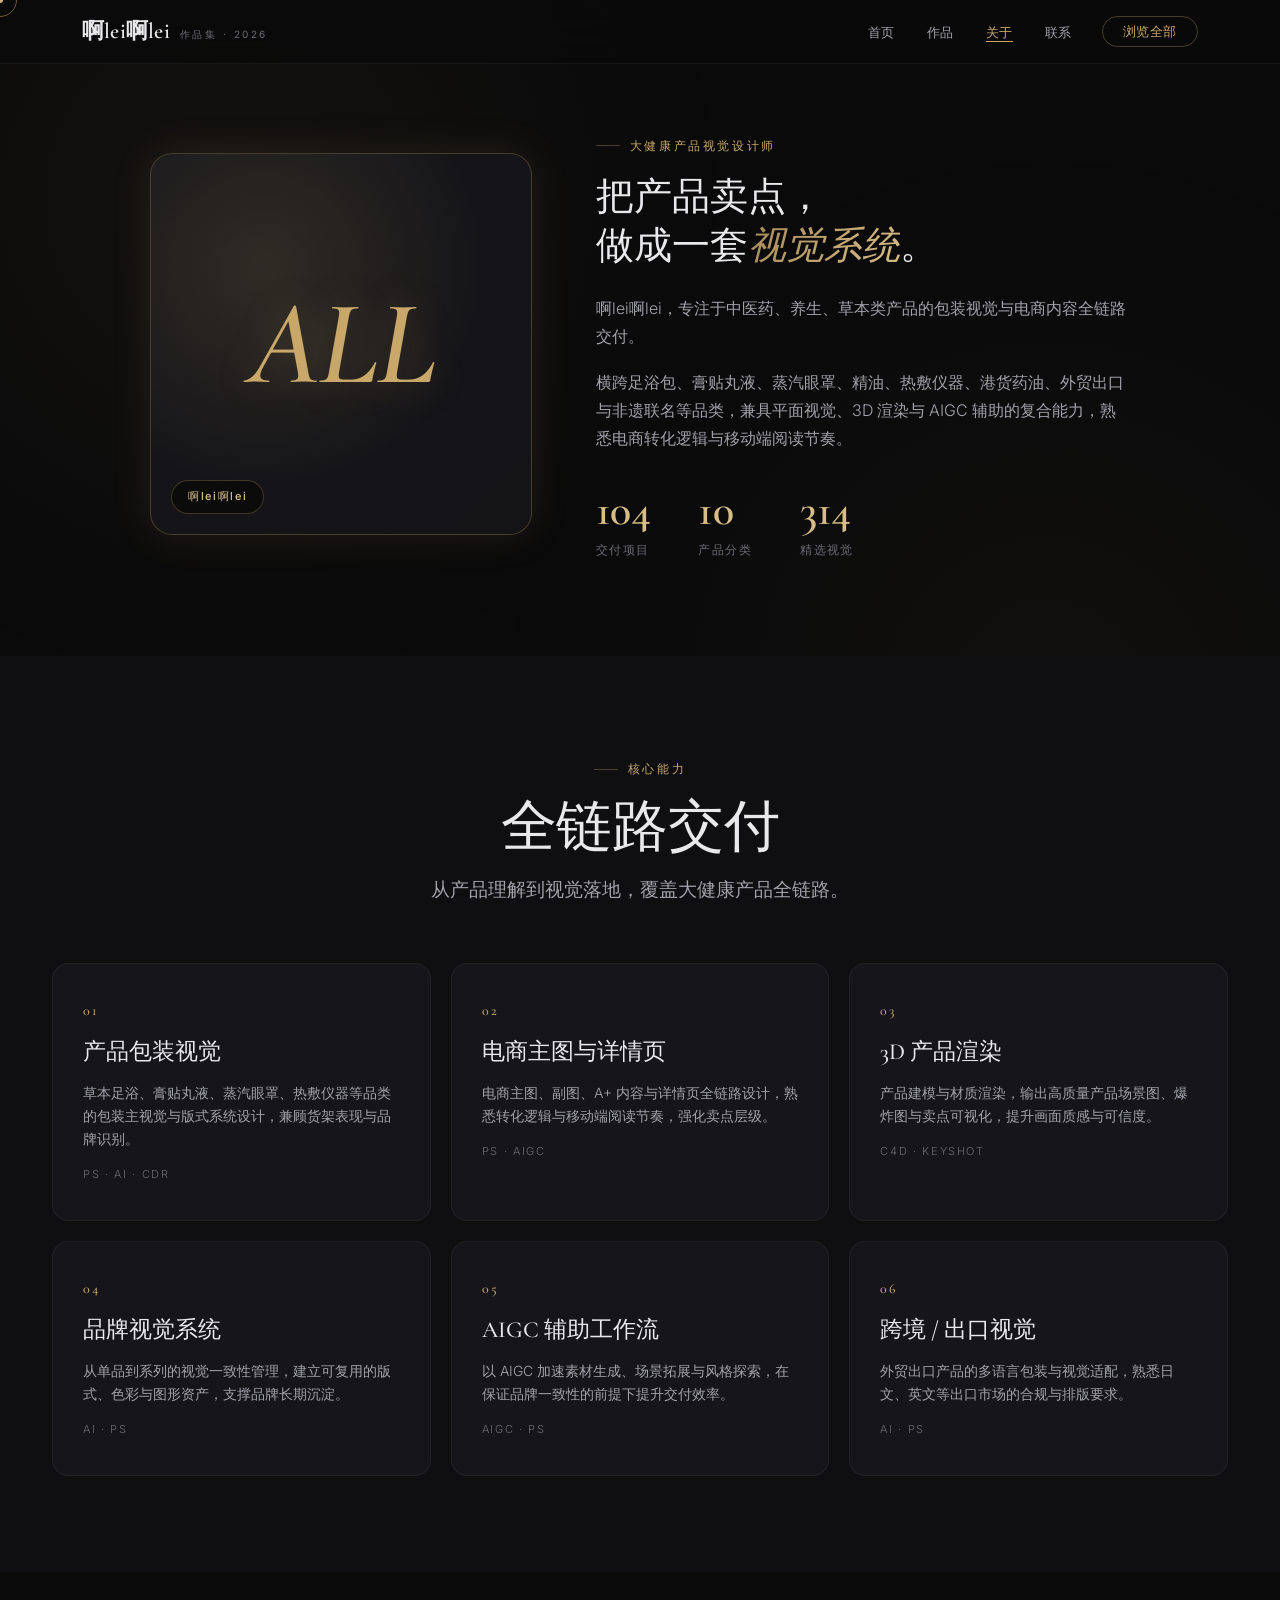
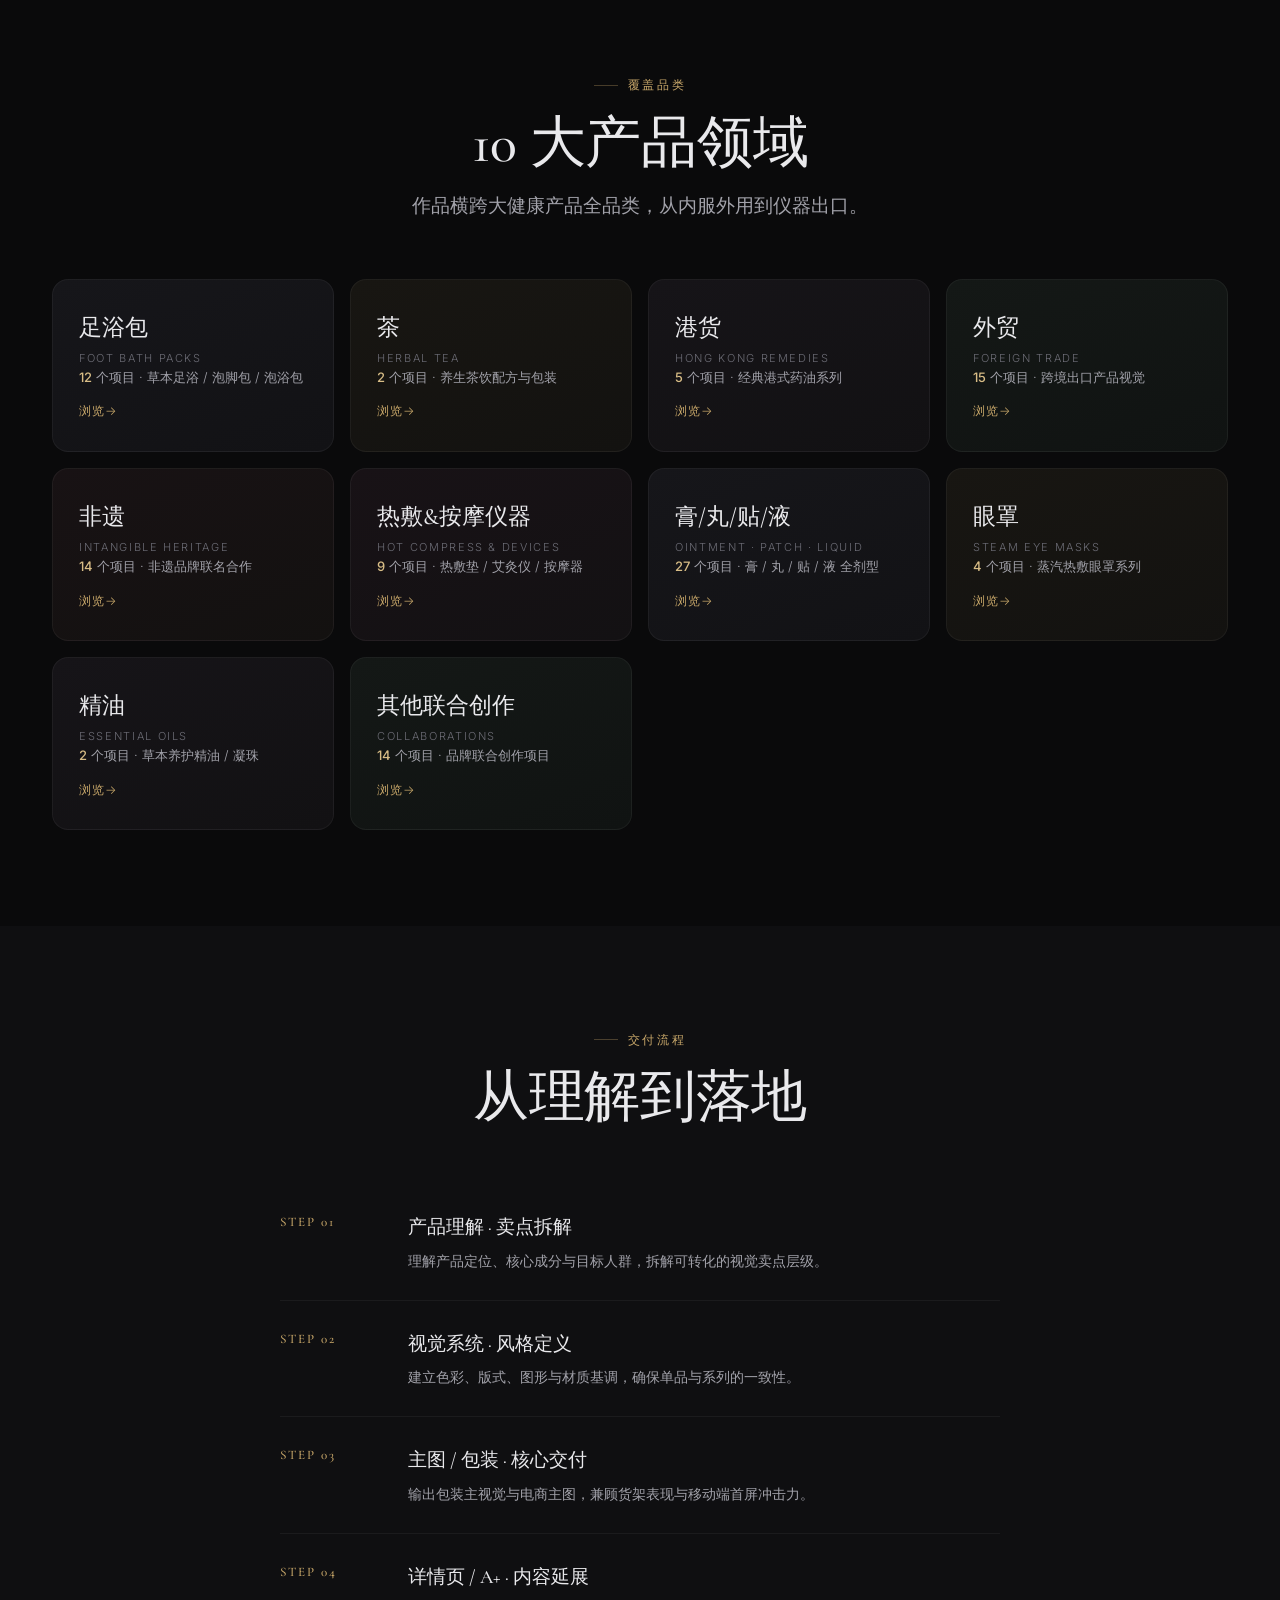
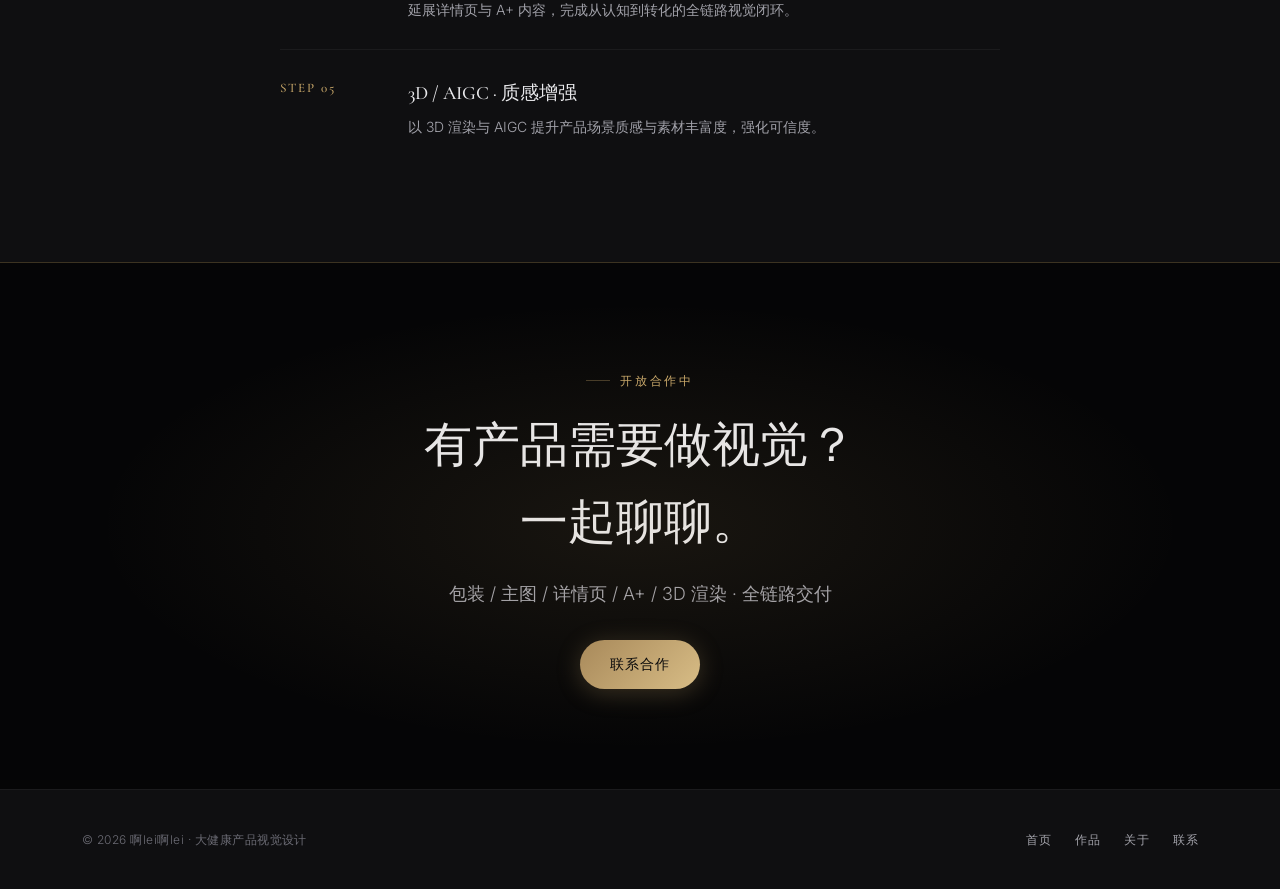
==== commit 365bf08a: "redesign: 黑色低奢高雅风格重构 + 香槟金点缀 + 鼠标交互动效(自定义光标/波纹/3D倾斜/滚动进度/导航变深/光泽扫过)" ====
--- a/about.html
+++ b/about.html
@@ -6,7 +6,7 @@
 <title>关于 · 啊lei啊lei 2026 作品集</title>
 <meta name="description" content="啊lei啊lei — 大健康 / 中医药 / 养生产品视觉设计师。系统化交付理念与全链路能力。">
 <link rel="stylesheet" href="assets/css/style.css">
-<link rel="icon" href="data:image/svg+xml,<svg xmlns='http://www.w3.org/2000/svg' viewBox='0 0 100 100'><rect width='100' height='100' rx='22' fill='%23f5f5f7'/><text x='50' y='70' font-size='44' font-family='-apple-system' font-weight='700' text-anchor='middle' fill='%230071e3'>ALL</text></svg>">
+<link rel="icon" href="data:image/svg+xml,<svg xmlns='http://www.w3.org/2000/svg' viewBox='0 0 100 100'><rect width='100' height='100' rx='22' fill='%230a0a0b'/><text x='50' y='71' font-size='42' font-family='serif' font-weight='600' font-style='italic' text-anchor='middle' fill='%23c9a86a'>ALL</text></svg>">
 </head>
 <body>
 
--- a/assets/css/style.css
+++ b/assets/css/style.css
@@ -1,213 +1,437 @@
 /* ============================================================
-   啊lei啊lei · 2026 作品集 — Apple-style Design System
-   浅色 / 极简 / 大留白 / 圆角 / SF Pro 字体
-   ============================================================ */
+   啊lei啊lei · 2026 作品集 — Noir Luxe Design System
+   深黑 / 香槟金 / 玻璃质感 / 衬线标题 / 低奢高雅
+   ============================================================ */
+
+@import url('https://fonts.googleapis.com/css2?family=Cormorant+Garamond:wght@400;500;600;700&family=Inter:wght@300;400;500;600&display=swap');
 
 :root {
-  --bg:        #ffffff;
-  --bg-alt:    #f5f5f7;
-  --bg-tile:   #fafafc;
-  --bg-dark:   #1d1d1f;
-  --ink:       #1d1d1f;
-  --ink-sub:   #6e6e73;
-  --ink-muted: #86868b;
-  --blue:      #0071e3;
-  --blue-hover:#0077ed;
-  --blue-soft: #2997ff;
-  --border:    #d2d2d7;
-  --border-soft:#e8e8ed;
-  --radius:    18px;
-  --radius-lg: 24px;
-  --radius-pill: 980px;
-  --shadow:    0 4px 20px rgba(0,0,0,.06);
-  --shadow-hover: 0 12px 40px rgba(0,0,0,.10);
-  --font: -apple-system, BlinkMacSystemFont, "SF Pro Display", "SF Pro Text",
-          "PingFang SC", "Microsoft YaHei", "Hiragino Sans GB", "Segoe UI", Roboto, sans-serif;
-  --maxw: 1200px;
+  /* —— 黑色背景层级 —— */
+  --bg:          #0a0a0b;
+  --bg-alt:      #0f0f11;
+  --bg-tile:     #141417;
+  --bg-card:     #16161a;
+  --bg-glass:    rgba(255,255,255,.035);
+  --bg-glass-2:  rgba(255,255,255,.06);
+  --bg-dark:     #050506;
+
+  /* —— 文字层级 —— */
+  --ink:         #e9e9ec;
+  --ink-sub:     #a2a2aa;
+  --ink-muted:   #6b6b74;
+  --ink-faint:   #44444c;
+
+  /* —— 香槟金主点缀（低奢） —— */
+  --gold:        #c9a86a;
+  --gold-bright: #d8bd86;
+  --gold-deep:   #a8895a;
+  --gold-soft:   rgba(201,168,106,.16);
+  --gold-line:   rgba(201,168,106,.32);
+
+  /* —— 边框 —— */
+  --border:       rgba(255,255,255,.08);
+  --border-soft:  rgba(255,255,255,.05);
+  --border-gold:  rgba(201,168,106,.28);
+
+  /* —— 圆角 —— */
+  --radius:       16px;
+  --radius-lg:    22px;
+  --radius-pill:  980px;
+
+  /* —— 投影 —— */
+  --shadow:       0 8px 30px rgba(0,0,0,.5);
+  --shadow-hover: 0 20px 60px rgba(0,0,0,.6), 0 0 0 1px var(--border-gold);
+  --shadow-gold:  0 0 40px rgba(201,168,106,.12);
+
+  /* —— 字体 —— */
+  --font-serif:  "Cormorant Garamond", "Songti SC", "STSong", serif;
+  --font:        "Inter", -apple-system, BlinkMacSystemFont, "SF Pro Display",
+                 "PingFang SC", "Microsoft YaHei", "Hiragino Sans GB", "Segoe UI", Roboto, sans-serif;
+  --maxw: 1240px;
   --maxw-narrow: 980px;
 }
 
 * { box-sizing: border-box; margin: 0; padding: 0; }
 html { scroll-behavior: smooth; -webkit-text-size-adjust: 100%; }
+
 body {
   background: var(--bg);
   color: var(--ink);
   font-family: var(--font);
-  font-size: 17px;
-  line-height: 1.47;
+  font-size: 16px;
+  line-height: 1.6;
+  font-weight: 300;
   -webkit-font-smoothing: antialiased;
   -moz-osx-font-smoothing: grayscale;
   overflow-x: hidden;
-}
-a { color: var(--blue); text-decoration: none; }
-a:hover { color: var(--blue-hover); text-decoration: underline; }
+  cursor: none; /* 隐藏原生光标，用自定义 */
+}
+
+/* 全局微噪点背景纹理 */
+body::before {
+  content: "";
+  position: fixed; inset: 0;
+  background-image:
+    radial-gradient(circle at 18% 22%, rgba(201,168,106,.05) 0%, transparent 40%),
+    radial-gradient(circle at 82% 78%, rgba(201,168,106,.04) 0%, transparent 45%);
+  pointer-events: none; z-index: 0;
+}
+body > * { position: relative; z-index: 1; }
+
+a { color: var(--gold); text-decoration: none; transition: color .3s ease; }
+a:hover { color: var(--gold-bright); }
 img { max-width: 100%; display: block; }
-::selection { background: var(--blue-soft); color: #fff; }
-
-::-webkit-scrollbar { width: 10px; }
-::-webkit-scrollbar-track { background: var(--bg-alt); }
-::-webkit-scrollbar-thumb { background: #c7c7cc; border-radius: 5px; }
+::selection { background: var(--gold-soft); color: var(--gold-bright); }
+
+::-webkit-scrollbar { width: 8px; }
+::-webkit-scrollbar-track { background: var(--bg-dark); }
+::-webkit-scrollbar-thumb { background: rgba(201,168,106,.25); border-radius: 4px; }
+::-webkit-scrollbar-thumb:hover { background: rgba(201,168,106,.45); }
+
+/* ============================================================
+   自定义光标
+   ============================================================ */
+.cursor-dot, .cursor-ring {
+  position: fixed; top: 0; left: 0;
+  pointer-events: none; z-index: 9999;
+  border-radius: 50%;
+  transform: translate(-50%, -50%);
+  mix-blend-mode: difference;
+}
+.cursor-dot {
+  width: 6px; height: 6px;
+  background: var(--gold-bright);
+  transition: transform .12s ease, opacity .2s;
+}
+.cursor-ring {
+  width: 34px; height: 34px;
+  border: 1px solid rgba(201,168,106,.55);
+  transition: transform .25s cubic-bezier(.22,1,.36,1), width .25s, height .25s, border-color .25s, opacity .2s;
+}
+.cursor-ring.hover {
+  width: 56px; height: 56px;
+  border-color: var(--gold);
+  background: rgba(201,168,106,.08);
+}
+.cursor-ring.click { transform: translate(-50%, -50%) scale(.8); }
+@media (max-width: 900px), (hover: none) {
+  body { cursor: auto; }
+  .cursor-dot, .cursor-ring { display: none; }
+}
+
+/* ============================================================
+   滚动进度条
+   ============================================================ */
+.scroll-progress {
+  position: fixed; top: 0; left: 0; height: 2px;
+  width: 0%; z-index: 200;
+  background: linear-gradient(90deg, var(--gold-deep), var(--gold-bright), var(--gold));
+  box-shadow: 0 0 12px rgba(201,168,106,.6);
+  transition: width .1s linear;
+}
 
 /* ---------- helpers ---------- */
-.wrap { max-width: var(--maxw); margin: 0 auto; padding: 0 22px; }
-.wrap-narrow { max-width: var(--maxw-narrow); margin: 0 auto; padding: 0 22px; }
+.wrap { max-width: var(--maxw); margin: 0 auto; padding: 0 32px; }
+.wrap-narrow { max-width: var(--maxw-narrow); margin: 0 auto; padding: 0 32px; }
+
 .eyebrow {
-  font-size: 13px; font-weight: 600; color: var(--blue);
-  letter-spacing: .01em; margin-bottom: 12px;
-}
-.hl { font-weight: 600; }
+  font-family: var(--font);
+  font-size: 12px; font-weight: 500; color: var(--gold);
+  letter-spacing: .22em; text-transform: uppercase;
+  margin-bottom: 18px;
+  display: inline-flex; align-items: center; gap: 10px;
+}
+.eyebrow::before {
+  content: ""; width: 24px; height: 1px; background: var(--gold-line);
+  display: inline-block;
+}
+.hl { font-weight: 500; color: var(--gold-bright); }
 .muted { color: var(--ink-sub); }
 
 /* ============================================================
-   NAV — thin translucent, Apple-style
+   NAV — 玻璃质感深色导航
    ============================================================ */
 .nav {
   position: sticky; top: 0; z-index: 100;
-  height: 48px; background: rgba(255,255,255,.8);
-  backdrop-filter: saturate(180%) blur(20px);
-  -webkit-backdrop-filter: saturate(180%) blur(20px);
+  height: 64px;
+  background: rgba(10,10,11,.72);
+  backdrop-filter: blur(24px) saturate(140%);
+  -webkit-backdrop-filter: blur(24px) saturate(140%);
   border-bottom: 1px solid var(--border-soft);
-}
-.nav .wrap { display: flex; align-items: center; justify-content: space-between; height: 100%; max-width: 1100px; }
-.brand { display: flex; align-items: baseline; gap: 8px; font-weight: 600; font-size: 16px; color: var(--ink); letter-spacing: -.01em; }
-.brand .logo { color: var(--ink); }
-.brand .sub { font-size: 11px; font-weight: 400; color: var(--ink-muted); letter-spacing: .02em; }
+  transition: background .4s ease, border-color .4s ease, box-shadow .4s ease;
+}
+.nav.scrolled {
+  background: rgba(10,10,11,.92);
+  border-bottom-color: var(--border);
+  box-shadow: 0 4px 30px rgba(0,0,0,.4);
+}
+.nav .wrap { display: flex; align-items: center; justify-content: space-between; height: 100%; max-width: 1180px; }
+
+.brand { display: flex; align-items: baseline; gap: 10px; font-weight: 500; font-size: 17px; color: var(--ink); letter-spacing: .02em; transition: color .3s; }
+.brand:hover { color: var(--gold-bright); }
+.brand .logo { font-family: var(--font-serif); font-size: 22px; font-weight: 600; letter-spacing: .01em; }
+.brand .sub { font-size: 10px; font-weight: 400; color: var(--ink-muted); letter-spacing: .25em; text-transform: uppercase; }
+
 .menu { display: flex; align-items: center; gap: 0; }
 .menu a {
-  font-size: 13px; color: var(--ink); padding: 0 12px; line-height: 48px;
-  font-weight: 400; transition: opacity .2s; text-decoration: none;
-}
-.menu a:hover { opacity: .65; text-decoration: none; }
-.menu a.active { color: var(--blue); }
+  position: relative;
+  font-size: 13px; color: var(--ink-sub); padding: 0 16px; line-height: 64px;
+  font-weight: 400; transition: color .3s ease; text-decoration: none;
+  letter-spacing: .04em;
+}
+/* 金色下划线滑入指示器 */
+.menu a::after {
+  content: ""; position: absolute; bottom: 22px; left: 16px; right: 16px;
+  height: 1px; background: var(--gold);
+  transform: scaleX(0); transform-origin: left center;
+  transition: transform .35s cubic-bezier(.22,1,.36,1);
+}
+.menu a:hover { color: var(--gold-bright); text-decoration: none; }
+.menu a:hover::after, .menu a.active::after { transform: scaleX(1); }
+.menu a.active { color: var(--gold); }
+
 .menu .nav-cta {
-  background: var(--blue); color: #fff; padding: 6px 16px; border-radius: var(--radius-pill);
-  font-size: 13px; font-weight: 400; line-height: 1; margin-left: 10px; transition: background .2s;
-}
-.menu .nav-cta:hover { background: var(--blue-hover); opacity: 1; }
-.burger { display: none; flex-direction: column; gap: 5px; cursor: pointer; padding: 6px; }
-.burger span { width: 20px; height: 1.5px; background: var(--ink); border-radius: 2px; }
+  background: transparent; color: var(--gold);
+  padding: 8px 20px; border-radius: var(--radius-pill);
+  font-size: 13px; font-weight: 500; line-height: 1; margin-left: 14px;
+  border: 1px solid var(--gold-line);
+  transition: all .35s cubic-bezier(.22,1,.36,1);
+  overflow: hidden; position: relative;
+}
+.menu .nav-cta::after { display: none; }
+.menu .nav-cta::before {
+  content: ""; position: absolute; inset: 0;
+  background: linear-gradient(135deg, var(--gold-deep), var(--gold-bright));
+  transform: translateY(100%); transition: transform .4s cubic-bezier(.22,1,.36,1);
+  z-index: -1;
+}
+.menu .nav-cta:hover { color: #0a0a0b; border-color: var(--gold); text-decoration: none; }
+.menu .nav-cta:hover::before { transform: translateY(0); }
+
+.burger { display: none; flex-direction: column; gap: 5px; cursor: pointer; padding: 8px; }
+.burger span { width: 22px; height: 1.5px; background: var(--ink); border-radius: 2px; transition: all .3s; }
+.burger.open span:nth-child(1) { transform: translateY(6.5px) rotate(45deg); }
+.burger.open span:nth-child(2) { opacity: 0; }
+.burger.open span:nth-child(3) { transform: translateY(-6.5px) rotate(-45deg); }
 
 @media (max-width: 834px) {
-  .menu { display: none; position: absolute; top: 48px; left: 0; right: 0; flex-direction: column; background: rgba(255,255,255,.96); backdrop-filter: blur(20px); border-bottom: 1px solid var(--border-soft); padding: 8px 0; }
+  .menu { display: none; position: absolute; top: 64px; left: 0; right: 0; flex-direction: column; background: rgba(10,10,11,.98); backdrop-filter: blur(24px); border-bottom: 1px solid var(--border); padding: 12px 0; }
   .menu.open { display: flex; }
-  .menu a { padding: 14px 22px; line-height: 1.4; font-size: 17px; }
-  .menu .nav-cta { margin: 8px 22px; text-align: center; }
+  .menu a { padding: 16px 32px; line-height: 1.4; font-size: 16px; }
+  .menu a::after { bottom: 12px; left: 32px; right: auto; width: 20px; }
+  .menu .nav-cta { margin: 12px 32px; text-align: center; }
   .burger { display: flex; }
   .brand .sub { display: none; }
 }
 
 /* ============================================================
-   HERO — Apple-style full-bleed, centered
+   HERO — 黑色低奢首屏
    ============================================================ */
 .hero {
-  text-align: center; padding: 90px 22px 64px;
+  text-align: center;
+  padding: 110px 32px 80px;
   background: var(--bg);
-}
-.hero .eyebrow { font-size: 15px; }
+  position: relative;
+}
+.hero::before {
+  content: ""; position: absolute; inset: 0;
+  background: radial-gradient(ellipse at 50% 0%, rgba(201,168,106,.10) 0%, transparent 55%);
+  pointer-events: none;
+}
+.hero .eyebrow { font-size: 13px; }
 .hero h1 {
-  font-size: clamp(40px, 7vw, 80px); font-weight: 600; letter-spacing: -.025em;
-  line-height: 1.05; color: var(--ink); margin-bottom: 16px;
+  font-family: var(--font-serif);
+  font-size: clamp(44px, 7.5vw, 96px); font-weight: 500; letter-spacing: -.01em;
+  line-height: 1.04; color: var(--ink); margin-bottom: 24px;
 }
 .hero h1 .grad {
-  background: linear-gradient(90deg, var(--blue) 0%, #a550f9 100%);
+  background: linear-gradient(120deg, var(--gold-deep) 0%, var(--gold-bright) 50%, var(--gold) 100%);
   -webkit-background-clip: text; background-clip: text; -webkit-text-fill-color: transparent;
+  font-style: italic;
 }
 .hero .lede {
-  font-size: clamp(19px, 2.4vw, 24px); font-weight: 400; color: var(--ink-sub);
-  max-width: 720px; margin: 0 auto 28px; line-height: 1.4;
-}
-.hero .lede b { color: var(--ink); font-weight: 600; }
-.hero-cta { display: flex; gap: 24px; justify-content: center; align-items: center; flex-wrap: wrap; }
+  font-size: clamp(17px, 2.2vw, 21px); font-weight: 300; color: var(--ink-sub);
+  max-width: 680px; margin: 0 auto 36px; line-height: 1.7;
+}
+.hero .lede b { color: var(--gold-bright); font-weight: 500; }
+.hero-cta { display: flex; gap: 20px; justify-content: center; align-items: center; flex-wrap: wrap; }
 
 /* buttons */
 .btn {
-  display: inline-flex; align-items: center; gap: 6px;
-  font-size: 15px; font-weight: 400; padding: 11px 24px;
-  border-radius: var(--radius-pill); transition: all .2s; text-decoration: none;
-}
-.btn-primary { background: var(--blue); color: #fff; }
-.btn-primary:hover { background: var(--blue-hover); text-decoration: none; color: #fff; }
-.btn-ghost { color: var(--blue); }
-.btn-ghost:hover { color: var(--blue-hover); text-decoration: none; }
-.btn-ghost::after { content: " \203A"; font-size: 18px; }
-.btn-outline { border: 1px solid var(--blue); color: var(--blue); }
-.btn-outline:hover { background: var(--blue); color: #fff; text-decoration: none; }
+  display: inline-flex; align-items: center; gap: 8px;
+  font-size: 14px; font-weight: 500; padding: 13px 30px;
+  border-radius: var(--radius-pill);
+  transition: all .4s cubic-bezier(.22,1,.36,1);
+  text-decoration: none; letter-spacing: .06em;
+  position: relative; overflow: hidden; cursor: none;
+}
+.btn-primary {
+  background: linear-gradient(135deg, var(--gold-deep), var(--gold-bright));
+  color: #0a0a0b;
+  box-shadow: 0 4px 24px rgba(201,168,106,.25);
+}
+.btn-primary:hover {
+  background: linear-gradient(135deg, var(--gold), var(--gold-bright));
+  color: #0a0a0b; text-decoration: none;
+  box-shadow: 0 8px 36px rgba(201,168,106,.4);
+  transform: translateY(-2px);
+}
+/* 光泽扫过 */
+.btn-primary::before {
+  content: ""; position: absolute; top: 0; left: -120%;
+  width: 80%; height: 100%;
+  background: linear-gradient(110deg, transparent, rgba(255,255,255,.4), transparent);
+  transition: left .6s cubic-bezier(.22,1,.36,1);
+}
+.btn-primary:hover::before { left: 130%; }
+
+.btn-ghost { color: var(--gold); padding: 13px 8px; }
+.btn-ghost:hover { color: var(--gold-bright); text-decoration: none; }
+.btn-ghost::after { content: " \2192"; font-size: 16px; transition: transform .3s; display: inline-block; }
+.btn-ghost:hover::after { transform: translateX(4px); }
+
+.btn-outline { border: 1px solid var(--gold-line); color: var(--gold); background: transparent; }
+.btn-outline:hover { background: var(--gold); color: #0a0a0b; text-decoration: none; border-color: var(--gold); }
 
 /* hero showcase tile row */
 .hero-showcase {
-  margin-top: 56px; display: grid; grid-template-columns: repeat(4, 1fr); gap: 14px;
+  margin-top: 64px; display: grid; grid-template-columns: repeat(4, 1fr); gap: 16px;
   max-width: var(--maxw); margin-left: auto; margin-right: auto;
 }
 .hero-showcase .tile {
-  aspect-ratio: 1; border-radius: 14px; overflow: hidden; background: var(--bg-alt);
-}
-.hero-showcase .tile img { width: 100%; height: 100%; object-fit: cover; }
+  aspect-ratio: 1; border-radius: 12px; overflow: hidden;
+  background: var(--bg-tile);
+  border: 1px solid var(--border-soft);
+  position: relative;
+  transition: transform .5s cubic-bezier(.22,1,.36,1), border-color .4s, box-shadow .4s;
+}
+.hero-showcase .tile:hover {
+  transform: translateY(-6px);
+  border-color: var(--border-gold);
+  box-shadow: var(--shadow-gold);
+}
+.hero-showcase .tile img {
+  width: 100%; height: 100%; object-fit: cover;
+  transition: transform .6s cubic-bezier(.22,1,.36,1), filter .4s;
+  filter: brightness(.92) saturate(1.05);
+}
+.hero-showcase .tile:hover img { transform: scale(1.08); filter: brightness(1.05) saturate(1.15); }
 @media (max-width: 834px) { .hero-showcase { grid-template-columns: repeat(2, 1fr); } }
 
 /* ============================================================
    SECTIONS
    ============================================================ */
-section { padding: 88px 0; }
+section { padding: 96px 0; }
 section.alt { background: var(--bg-alt); }
-.sec-head { text-align: center; max-width: 720px; margin: 0 auto 48px; }
+.sec-head { text-align: center; max-width: 720px; margin: 0 auto 56px; }
 .sec-head h2 {
-  font-size: clamp(32px, 5vw, 52px); font-weight: 600; letter-spacing: -.02em;
-  color: var(--ink); line-height: 1.08; margin-bottom: 12px;
-}
-.sec-head .sub { font-size: clamp(17px, 2vw, 21px); color: var(--ink-sub); line-height: 1.4; }
+  font-family: var(--font-serif);
+  font-size: clamp(34px, 5vw, 56px); font-weight: 500; letter-spacing: -.005em;
+  color: var(--ink); line-height: 1.1; margin-bottom: 16px;
+}
+.sec-head .sub { font-size: clamp(16px, 2vw, 19px); color: var(--ink-sub); line-height: 1.7; font-weight: 300; }
 .sec-head.left { text-align: left; margin-left: 0; }
 
 /* ============================================================
-   FEATURED TILES — large 2-col, Apple product tile style
-   ============================================================ */
-.feat-grid { display: grid; grid-template-columns: repeat(3, 1fr); gap: 18px; }
+   FEATURED TILES
+   ============================================================ */
+.feat-grid { display: grid; grid-template-columns: repeat(3, 1fr); gap: 20px; }
 .feat-card {
   position: relative; border-radius: var(--radius); overflow: hidden;
-  background: var(--bg-alt); transition: transform .3s ease, box-shadow .3s ease;
+  background: var(--bg-card);
+  border: 1px solid var(--border-soft);
+  transition: transform .5s cubic-bezier(.22,1,.36,1), box-shadow .5s, border-color .4s;
   display: flex; flex-direction: column; text-decoration: none;
 }
-.feat-card:hover { transform: translateY(-4px); box-shadow: var(--shadow-hover); text-decoration: none; }
-.feat-card .img-wrap { aspect-ratio: 1; overflow: hidden; background: #fff; }
-.feat-card .img-wrap img { width: 100%; height: 100%; object-fit: cover; transition: transform .4s ease; }
-.feat-card:hover .img-wrap img { transform: scale(1.03); }
-.feat-card .info { padding: 20px 22px 24px; }
-.feat-card .cat { font-size: 12px; font-weight: 600; color: var(--blue); letter-spacing: .02em; }
-.feat-card h3 { font-size: 19px; font-weight: 600; color: var(--ink); margin-top: 4px; letter-spacing: -.01em; line-height: 1.25; }
-.feat-card .more { font-size: 13px; color: var(--blue); margin-top: 8px; }
-.feat-card .more::after { content: " \203A"; }
-.feat-card:hover .more { text-decoration: underline; }
-.feat-more { text-align: center; margin-top: 40px; }
+.feat-card:hover {
+  transform: translateY(-8px);
+  box-shadow: var(--shadow-hover);
+  border-color: var(--border-gold);
+  text-decoration: none;
+}
+/* 光泽扫过 */
+.feat-card::before {
+  content: ""; position: absolute; top: 0; left: 0; right: 0; height: 50%;
+  background: linear-gradient(180deg, rgba(201,168,106,.08), transparent);
+  opacity: 0; transition: opacity .5s; pointer-events: none; z-index: 2;
+}
+.feat-card:hover::before { opacity: 1; }
+.feat-card .img-wrap {
+  aspect-ratio: 1; overflow: hidden; background: var(--bg-tile);
+  position: relative;
+}
+.feat-card .img-wrap::after {
+  content: ""; position: absolute; inset: 0;
+  background: linear-gradient(180deg, transparent 60%, rgba(0,0,0,.4));
+  opacity: 0; transition: opacity .5s; pointer-events: none;
+}
+.feat-card:hover .img-wrap::after { opacity: 1; }
+.feat-card .img-wrap img {
+  width: 100%; height: 100%; object-fit: cover;
+  transition: transform .7s cubic-bezier(.22,1,.36,1), filter .5s;
+  filter: brightness(.9) saturate(1.05);
+}
+.feat-card:hover .img-wrap img { transform: scale(1.06); filter: brightness(1.05) saturate(1.15); }
+.feat-card .info { padding: 22px 24px 26px; position: relative; z-index: 3; }
+.feat-card .cat { font-size: 11px; font-weight: 500; color: var(--gold); letter-spacing: .22em; text-transform: uppercase; }
+.feat-card h3 {
+  font-family: var(--font-serif);
+  font-size: 21px; font-weight: 500; color: var(--ink); margin-top: 8px;
+  letter-spacing: 0; line-height: 1.3;
+}
+.feat-card .more { font-size: 12px; color: var(--ink-sub); margin-top: 12px; letter-spacing: .08em; transition: color .3s; }
+.feat-card .more::after { content: " \2192"; transition: transform .3s; display: inline-block; }
+.feat-card:hover .more { color: var(--gold); }
+.feat-card:hover .more::after { transform: translateX(4px); }
+.feat-more { text-align: center; margin-top: 48px; }
 @media (max-width: 834px) { .feat-grid { grid-template-columns: repeat(2, 1fr); } }
 @media (max-width: 480px) { .feat-grid { grid-template-columns: 1fr; } }
 
 /* ============================================================
-   CATEGORY INDEX — colored tiles
-   ============================================================ */
-.cat-grid { display: grid; grid-template-columns: repeat(4, 1fr); gap: 14px; }
+   CATEGORY INDEX — 黑金质感瓦片
+   ============================================================ */
+.cat-grid { display: grid; grid-template-columns: repeat(4, 1fr); gap: 16px; }
 .cat-tile {
-  border-radius: var(--radius); overflow: hidden; padding: 28px 24px; min-height: 150px;
+  position: relative; overflow: hidden;
+  border-radius: var(--radius); padding: 30px 26px; min-height: 160px;
   display: flex; flex-direction: column; justify-content: space-between;
-  transition: transform .3s ease; text-decoration: none; color: var(--ink);
-}
-.cat-tile:hover { transform: scale(1.02); text-decoration: none; color: var(--ink); }
-.cat-tile .ct-name { font-size: 22px; font-weight: 600; letter-spacing: -.01em; }
-.cat-tile .ct-en { font-size: 12px; color: var(--ink-sub); margin-top: 2px; }
-.cat-tile .ct-meta { font-size: 13px; color: var(--ink-muted); }
-.cat-tile .ct-meta b { color: var(--ink); font-weight: 600; }
-.cat-tile .ct-link { font-size: 13px; color: var(--blue); margin-top: 12px; }
-.cat-tile .ct-link::after { content: " \203A"; }
-
-/* tile background colors (Apple-style pastel variety) */
-.cat-tile.c1 { background: #f5f5f7; }
-.cat-tile.c2 { background: #eef4fb; }
-.cat-tile.c3 { background: #f0eef8; }
-.cat-tile.c4 { background: #eef8f4; }
-.cat-tile.c5 { background: #fbf3ee; }
-.cat-tile.c6 { background: #fbf0f3; }
-.cat-tile.c7 { background: #f5f5f7; }
-.cat-tile.c8 { background: #eef4fb; }
-.cat-tile.c9 { background: #f0eef8; }
-.cat-tile.c10 { background: #eef8f4; }
+  transition: transform .5s cubic-bezier(.22,1,.36,1), border-color .4s, box-shadow .4s;
+  text-decoration: none; color: var(--ink);
+  background: var(--bg-card);
+  border: 1px solid var(--border-soft);
+  cursor: none;
+}
+.cat-tile::before {
+  content: ""; position: absolute; inset: 0;
+  background: linear-gradient(135deg, rgba(201,168,106,.10), transparent 60%);
+  opacity: 0; transition: opacity .5s; pointer-events: none;
+}
+.cat-tile:hover {
+  transform: translateY(-6px);
+  text-decoration: none; color: var(--ink);
+  border-color: var(--border-gold);
+  box-shadow: var(--shadow-gold), var(--shadow);
+}
+.cat-tile:hover::before { opacity: 1; }
+.cat-tile .ct-name { font-family: var(--font-serif); font-size: 23px; font-weight: 500; letter-spacing: 0; }
+.cat-tile .ct-en { font-size: 11px; color: var(--ink-muted); margin-top: 4px; letter-spacing: .15em; text-transform: uppercase; }
+.cat-tile .ct-meta { font-size: 13px; color: var(--ink-sub); line-height: 1.5; }
+.cat-tile .ct-meta b { color: var(--gold-bright); font-weight: 500; }
+.cat-tile .ct-link { font-size: 12px; color: var(--gold); margin-top: 14px; letter-spacing: .1em; }
+.cat-tile .ct-link::after { content: " \2192"; transition: transform .3s; display: inline-block; }
+.cat-tile:hover .ct-link::after { transform: translateX(4px); }
+
+/* 各分类微调底色（保留深色基调，金色调变化） */
+.cat-tile.c1  { background: linear-gradient(160deg, #16161a, #121215); }
+.cat-tile.c2  { background: linear-gradient(160deg, #181612, #131210); }
+.cat-tile.c3  { background: linear-gradient(160deg, #161418, #121113); }
+.cat-tile.c4  { background: linear-gradient(160deg, #141816, #101312); }
+.cat-tile.c5  { background: linear-gradient(160deg, #181214, #131110); }
+.cat-tile.c6  { background: linear-gradient(160deg, #181216, #131113); }
+.cat-tile.c7  { background: linear-gradient(160deg, #16161a, #121215); }
+.cat-tile.c8  { background: linear-gradient(160deg, #181612, #131210); }
+.cat-tile.c9  { background: linear-gradient(160deg, #161418, #121113); }
+.cat-tile.c10 { background: linear-gradient(160deg, #141816, #101312); }
 
 @media (max-width: 1000px) { .cat-grid { grid-template-columns: repeat(3, 1fr); } }
 @media (max-width: 640px) { .cat-grid { grid-template-columns: repeat(2, 1fr); } }
@@ -215,183 +439,344 @@
 /* ============================================================
    ABOUT BLOCK
    ============================================================ */
-.about-block { display: grid; grid-template-columns: 1fr 1.4fr; gap: 56px; align-items: center; max-width: 980px; margin: 0 auto; }
+.about-block { display: grid; grid-template-columns: 1fr 1.4fr; gap: 64px; align-items: center; max-width: 980px; margin: 0 auto; }
 .about-portrait {
   aspect-ratio: 1; border-radius: var(--radius-lg); overflow: hidden;
-  background: linear-gradient(135deg, #f5f5f7 0%, #eef4fb 100%);
+  background: linear-gradient(135deg, var(--bg-card) 0%, var(--bg-tile) 100%);
+  border: 1px solid var(--border-gold);
   display: flex; align-items: center; justify-content: center; position: relative;
+  box-shadow: var(--shadow-gold);
+}
+.about-portrait::after {
+  content: ""; position: absolute; inset: 0;
+  background: radial-gradient(circle at 30% 30%, rgba(201,168,106,.15), transparent 60%);
+  pointer-events: none;
 }
 .about-portrait .mono-glyph {
-  font-size: clamp(80px, 12vw, 130px); font-weight: 700; color: #d2d2d7;
-  letter-spacing: -.04em; line-height: 1;
+  font-family: var(--font-serif);
+  font-size: clamp(70px, 11vw, 120px); font-weight: 600;
+  color: var(--gold);
+  letter-spacing: -.02em; line-height: 1; font-style: italic;
+  text-shadow: 0 0 40px rgba(201,168,106,.3);
 }
 .about-portrait .badge {
-  position: absolute; bottom: 18px; left: 18px; background: rgba(255,255,255,.9);
-  backdrop-filter: blur(10px); border-radius: var(--radius-pill); padding: 6px 14px;
-  font-size: 12px; font-weight: 600; color: var(--ink);
+  position: absolute; bottom: 20px; left: 20px;
+  background: rgba(10,10,11,.85);
+  backdrop-filter: blur(12px);
+  border: 1px solid var(--border-gold);
+  border-radius: var(--radius-pill); padding: 7px 16px;
+  font-size: 11px; font-weight: 500; color: var(--gold-bright); letter-spacing: .15em;
 }
 .about-text .quote {
-  font-size: clamp(24px, 3vw, 34px); font-weight: 600; letter-spacing: -.015em;
-  line-height: 1.25; color: var(--ink); margin-bottom: 20px;
-}
-.about-text .quote .hl { color: var(--blue); }
-.about-text p { font-size: 17px; color: var(--ink-sub); line-height: 1.5; margin-bottom: 16px; }
-.about-stats { display: flex; gap: 40px; margin-top: 28px; }
-.about-stats .s .n { font-size: 40px; font-weight: 600; color: var(--blue); letter-spacing: -.02em; line-height: 1; }
-.about-stats .s .l { font-size: 13px; color: var(--ink-sub); margin-top: 4px; }
-@media (max-width: 834px) { .about-block { grid-template-columns: 1fr; gap: 36px; } .about-portrait { max-width: 360px; margin: 0 auto; } }
-
-/* ============================================================
-   CTA strip — dark or blue
+  font-family: var(--font-serif);
+  font-size: clamp(26px, 3.2vw, 38px); font-weight: 500; letter-spacing: 0;
+  line-height: 1.28; color: var(--ink); margin-bottom: 24px;
+}
+.about-text .quote .hl {
+  background: linear-gradient(120deg, var(--gold-deep), var(--gold-bright));
+  -webkit-background-clip: text; background-clip: text; -webkit-text-fill-color: transparent;
+  font-style: italic;
+}
+.about-text p { font-size: 16px; color: var(--ink-sub); line-height: 1.75; margin-bottom: 18px; font-weight: 300; }
+.about-stats { display: flex; gap: 48px; margin-top: 36px; }
+.about-stats .s .n {
+  font-family: var(--font-serif);
+  font-size: 44px; font-weight: 600; color: var(--gold-bright);
+  letter-spacing: -.01em; line-height: 1;
+}
+.about-stats .s .l { font-size: 12px; color: var(--ink-muted); margin-top: 8px; letter-spacing: .12em; text-transform: uppercase; }
+@media (max-width: 834px) { .about-block { grid-template-columns: 1fr; gap: 40px; } .about-portrait { max-width: 360px; margin: 0 auto; } }
+
+/* ============================================================
+   CTA strip — 深黑金光
    ============================================================ */
 .cta-strip {
-  background: var(--bg-dark); color: #fff; text-align: center; padding: 88px 22px;
-}
-.cta-strip .eyebrow { color: #2997ff; }
-.cta-strip h3 { font-size: clamp(28px, 4vw, 44px); font-weight: 600; letter-spacing: -.02em; margin-bottom: 14px; }
-.cta-strip p { color: #a1a1a6; font-size: 19px; margin-bottom: 28px; }
-.cta-strip .btn-primary { background: #0071e3; }
-.cta-strip .btn-primary:hover { background: #0077ed; }
+  background: var(--bg-dark);
+  text-align: center; padding: 100px 32px;
+  position: relative; overflow: hidden;
+  border-top: 1px solid var(--border-gold);
+}
+.cta-strip::before {
+  content: ""; position: absolute; inset: 0;
+  background: radial-gradient(ellipse at 50% 50%, rgba(201,168,106,.10) 0%, transparent 60%);
+  pointer-events: none;
+}
+.cta-strip .eyebrow { color: var(--gold); }
+.cta-strip h3 {
+  font-family: var(--font-serif);
+  font-size: clamp(30px, 4.5vw, 48px); font-weight: 500; letter-spacing: 0;
+  margin-bottom: 18px; color: var(--ink);
+}
+.cta-strip p { color: var(--ink-sub); font-size: 18px; margin-bottom: 32px; font-weight: 300; }
+.cta-strip .btn-primary { background: linear-gradient(135deg, var(--gold-deep), var(--gold-bright)); }
+.cta-strip .btn-primary:hover { background: linear-gradient(135deg, var(--gold), var(--gold-bright)); }
 .cta-strip .mail-link {
-  display: inline-block; color: #2997ff; font-size: 19px; font-weight: 500;
-}
-.cta-strip .mail-link:hover { color: #62b0ff; text-decoration: underline; }
+  display: inline-block; color: var(--gold); font-size: 18px; font-weight: 500;
+  border-bottom: 1px solid var(--gold-line); transition: all .3s;
+}
+.cta-strip .mail-link:hover { color: var(--gold-bright); border-bottom-color: var(--gold); }
 
 /* ============================================================
    FOOTER
    ============================================================ */
-footer { background: var(--bg-alt); padding: 32px 0; border-top: 1px solid var(--border-soft); }
-footer .wrap { display: flex; flex-wrap: wrap; justify-content: space-between; align-items: center; gap: 16px; max-width: 1100px; }
-footer .copy { font-size: 12px; color: var(--ink-muted); }
-footer .flinks { display: flex; gap: 20px; }
-footer .flinks a { font-size: 12px; color: var(--ink-sub); }
-footer .flinks a:hover { color: var(--ink); text-decoration: underline; }
+footer { background: var(--bg-alt); padding: 40px 0; border-top: 1px solid var(--border-soft); }
+footer .wrap { display: flex; flex-wrap: wrap; justify-content: space-between; align-items: center; gap: 18px; max-width: 1180px; }
+footer .copy { font-size: 12px; color: var(--ink-muted); letter-spacing: .04em; }
+footer .flinks { display: flex; gap: 24px; }
+footer .flinks a { font-size: 12px; color: var(--ink-sub); letter-spacing: .04em; position: relative; }
+footer .flinks a:hover { color: var(--gold); text-decoration: none; }
 
 /* ============================================================
    PAGE HEAD (category / about / contact)
    ============================================================ */
-.page-head { text-align: center; padding: 88px 22px 40px; }
-.page-head .crumb { font-size: 12px; color: var(--ink-muted); margin-bottom: 16px; }
+.page-head { text-align: center; padding: 100px 32px 48px; position: relative; }
+.page-head::before {
+  content: ""; position: absolute; top: 0; left: 50%; transform: translateX(-50%);
+  width: 200px; height: 1px;
+  background: linear-gradient(90deg, transparent, var(--gold-line), transparent);
+}
+.page-head .crumb { font-size: 11px; color: var(--ink-muted); margin-bottom: 20px; letter-spacing: .15em; text-transform: uppercase; }
 .page-head .crumb a { color: var(--ink-sub); }
 .page-head h1 {
-  font-size: clamp(40px, 6vw, 64px); font-weight: 600; letter-spacing: -.025em;
+  font-family: var(--font-serif);
+  font-size: clamp(42px, 6.5vw, 72px); font-weight: 500; letter-spacing: -.005em;
   color: var(--ink); line-height: 1.05;
 }
-.page-head .sub { font-size: clamp(17px, 2vw, 21px); color: var(--ink-sub); margin-top: 12px; }
-
-/* filter chips (pill) */
-.filter-bar { display: flex; flex-wrap: wrap; gap: 8px; justify-content: center; margin-top: 32px; }
+.page-head .sub { font-size: clamp(16px, 2vw, 19px); color: var(--ink-sub); margin-top: 16px; font-weight: 300; }
+
+/* filter chips */
+.filter-bar { display: flex; flex-wrap: wrap; gap: 10px; justify-content: center; margin-top: 40px; }
 .chip {
-  font-size: 14px; color: var(--ink); padding: 8px 18px; border-radius: var(--radius-pill);
-  border: 1px solid var(--border); background: #fff; cursor: pointer;
-  transition: all .2s; user-select: none; white-space: nowrap;
-}
-.chip:hover { border-color: var(--blue); }
-.chip.active { background: var(--ink); color: #fff; border-color: var(--ink); }
-.chip .count { font-size: 12px; opacity: .6; margin-left: 4px; }
-
-/* subcategory filter (secondary) */
-.sub-filter { display: flex; flex-wrap: wrap; gap: 6px; justify-content: center; margin-top: 14px; }
+  font-size: 13px; color: var(--ink-sub); padding: 9px 20px; border-radius: var(--radius-pill);
+  border: 1px solid var(--border); background: var(--bg-glass); cursor: none;
+  transition: all .35s cubic-bezier(.22,1,.36,1); user-select: none; white-space: nowrap;
+  letter-spacing: .04em; font-weight: 400;
+}
+.chip:hover { border-color: var(--gold-line); color: var(--gold-bright); background: var(--gold-soft); }
+.chip.active {
+  background: linear-gradient(135deg, var(--gold-deep), var(--gold-bright));
+  color: #0a0a0b; border-color: var(--gold); font-weight: 500;
+  box-shadow: 0 4px 16px rgba(201,168,106,.3);
+}
+.chip .count { font-size: 11px; opacity: .6; margin-left: 6px; }
+
+/* subcategory filter */
+.sub-filter { display: flex; flex-wrap: wrap; gap: 8px; justify-content: center; margin-top: 16px; }
 .sub-chip {
-  font-size: 13px; color: var(--ink-sub); padding: 5px 14px; border-radius: var(--radius-pill);
-  background: var(--bg-alt); cursor: pointer; transition: all .2s; user-select: none;
-}
-.sub-chip:hover { color: var(--ink); }
-.sub-chip.active { background: var(--blue); color: #fff; }
+  font-size: 12px; color: var(--ink-muted); padding: 6px 16px; border-radius: var(--radius-pill);
+  background: transparent; border: 1px solid var(--border-soft); cursor: none;
+  transition: all .3s; user-select: none; letter-spacing: .04em;
+}
+.sub-chip:hover { color: var(--gold); border-color: var(--gold-line); }
+.sub-chip.active { background: var(--gold-soft); color: var(--gold-bright); border-color: var(--gold-line); }
 
 /* ============================================================
    PROJECT GRID (category page)
    ============================================================ */
-.proj-grid { display: grid; grid-template-columns: repeat(3, 1fr); gap: 20px; padding: 40px 0 88px; }
+.proj-grid { display: grid; grid-template-columns: repeat(3, 1fr); gap: 22px; padding: 48px 0 96px; }
 .proj-card {
-  border-radius: var(--radius); overflow: hidden; background: #fff;
-  border: 1px solid var(--border-soft); transition: transform .3s ease, box-shadow .3s ease;
-  text-decoration: none; display: flex; flex-direction: column;
-}
-.proj-card:hover { transform: translateY(-4px); box-shadow: var(--shadow-hover); text-decoration: none; }
-.proj-card .thumb { aspect-ratio: 1; overflow: hidden; background: var(--bg-alt); }
-.proj-card .thumb img { width: 100%; height: 100%; object-fit: cover; transition: transform .4s ease; }
-.proj-card:hover .thumb img { transform: scale(1.04); }
-.proj-card .body { padding: 16px 18px 20px; }
-.proj-card .body .cat { font-size: 11px; font-weight: 600; color: var(--blue); letter-spacing: .02em; text-transform: uppercase; }
-.proj-card .body h3 { font-size: 16px; font-weight: 600; color: var(--ink); margin: 4px 0 8px; letter-spacing: -.01em; line-height: 1.3; }
+  border-radius: var(--radius); overflow: hidden; background: var(--bg-card);
+  border: 1px solid var(--border-soft);
+  transition: transform .5s cubic-bezier(.22,1,.36,1), box-shadow .5s, border-color .4s;
+  text-decoration: none; display: flex; flex-direction: column; cursor: none;
+  position: relative;
+}
+.proj-card::before {
+  content: ""; position: absolute; inset: 0;
+  background: linear-gradient(180deg, transparent 50%, rgba(201,168,106,.06));
+  opacity: 0; transition: opacity .5s; pointer-events: none; z-index: 2;
+}
+.proj-card:hover {
+  transform: translateY(-8px);
+  box-shadow: var(--shadow-hover);
+  border-color: var(--border-gold);
+  text-decoration: none;
+}
+.proj-card:hover::before { opacity: 1; }
+.proj-card .thumb {
+  aspect-ratio: 1; overflow: hidden; background: var(--bg-tile);
+  position: relative;
+}
+.proj-card .thumb::after {
+  content: ""; position: absolute; inset: 0;
+  background: linear-gradient(180deg, transparent 65%, rgba(0,0,0,.5));
+  opacity: 0; transition: opacity .5s; pointer-events: none;
+}
+.proj-card:hover .thumb::after { opacity: 1; }
+.proj-card .thumb img {
+  width: 100%; height: 100%; object-fit: cover;
+  transition: transform .7s cubic-bezier(.22,1,.36,1), filter .5s;
+  filter: brightness(.88) saturate(1.05);
+}
+.proj-card:hover .thumb img { transform: scale(1.06); filter: brightness(1.05) saturate(1.15); }
+.proj-card .body { padding: 18px 20px 22px; position: relative; z-index: 3; }
+.proj-card .body .cat { font-size: 10px; font-weight: 500; color: var(--gold); letter-spacing: .22em; text-transform: uppercase; }
+.proj-card .body h3 {
+  font-family: var(--font-serif);
+  font-size: 18px; font-weight: 500; color: var(--ink); margin: 6px 0 10px;
+  letter-spacing: 0; line-height: 1.3;
+}
 .proj-card .body .meta { font-size: 12px; color: var(--ink-muted); display: flex; justify-content: space-between; align-items: center; }
-.proj-card .body .meta .view { color: var(--blue); }
-.proj-card .body .meta .view::after { content: " \203A"; }
-.proj-card .body .sc-tag { display: inline-block; font-size: 11px; color: var(--ink-sub); background: var(--bg-alt); padding: 2px 8px; border-radius: var(--radius-pill); margin-top: 6px; }
+.proj-card .body .meta .view { color: var(--gold); transition: color .3s; }
+.proj-card .body .meta .view::after { content: " \2192"; transition: transform .3s; display: inline-block; }
+.proj-card:hover .body .meta .view::after { transform: translateX(4px); }
+.proj-card .body .sc-tag {
+  display: inline-block; font-size: 10px; color: var(--gold);
+  background: var(--gold-soft); border: 1px solid var(--border-gold);
+  padding: 3px 10px; border-radius: var(--radius-pill); margin-top: 8px; letter-spacing: .1em;
+}
 @media (max-width: 900px) { .proj-grid { grid-template-columns: repeat(2, 1fr); } }
 @media (max-width: 540px) { .proj-grid { grid-template-columns: 1fr; } }
 
 /* ============================================================
    PROJECT DETAIL
    ============================================================ */
-.detail-head { padding: 88px 22px 24px; text-align: center; }
-.detail-head .back { font-size: 13px; color: var(--blue); }
-.detail-head .back::before { content: "\2039 "; }
-.detail-head .back:hover { text-decoration: underline; }
-.detail-head h1 { font-size: clamp(30px, 4.5vw, 48px); font-weight: 600; letter-spacing: -.02em; color: var(--ink); margin: 14px 0 6px; }
-.detail-head .sub { font-size: 14px; color: var(--ink-sub); }
-.detail-head .sub .sep { color: var(--border); margin: 0 8px; }
-
-.detail-grid { display: grid; grid-template-columns: 1fr 300px; gap: 32px; padding: 24px 0 88px; }
-.detail-main { display: grid; gap: 16px; }
-.detail-main figure { border-radius: var(--radius); overflow: hidden; background: var(--bg-alt); }
-.detail-main figure img { width: 100%; }
-.detail-side { position: sticky; top: 72px; align-self: start; }
-.info-card { background: var(--bg-alt); border-radius: var(--radius); padding: 24px; margin-bottom: 16px; }
-.info-card .ttl { font-size: 12px; font-weight: 600; color: var(--ink-muted); text-transform: uppercase; letter-spacing: .04em; margin-bottom: 14px; }
-.info-card .ik { display: flex; justify-content: space-between; padding: 8px 0; border-bottom: 1px solid var(--border-soft); font-size: 14px; }
+.detail-head { padding: 100px 32px 32px; text-align: center; position: relative; }
+.detail-head::before {
+  content: ""; position: absolute; top: 0; left: 50%; transform: translateX(-50%);
+  width: 200px; height: 1px;
+  background: linear-gradient(90deg, transparent, var(--gold-line), transparent);
+}
+.detail-head .back { font-size: 12px; color: var(--gold); letter-spacing: .12em; text-transform: uppercase; }
+.detail-head .back::before { content: "\2190 "; }
+.detail-head .back:hover { text-decoration: none; color: var(--gold-bright); }
+.detail-head h1 {
+  font-family: var(--font-serif);
+  font-size: clamp(32px, 4.8vw, 52px); font-weight: 500; letter-spacing: 0;
+  color: var(--ink); margin: 18px 0 8px;
+}
+.detail-head .sub { font-size: 13px; color: var(--ink-sub); letter-spacing: .04em; }
+.detail-head .sub .sep { color: var(--ink-faint); margin: 0 10px; }
+
+.detail-grid { display: grid; grid-template-columns: 1fr 300px; gap: 36px; padding: 32px 0 96px; }
+.detail-main { display: grid; gap: 18px; }
+.detail-main figure {
+  border-radius: var(--radius); overflow: hidden; background: var(--bg-tile);
+  border: 1px solid var(--border-soft);
+  position: relative; transition: border-color .4s, box-shadow .4s;
+}
+.detail-main figure:hover { border-color: var(--border-gold); box-shadow: var(--shadow-gold); }
+.detail-main figure img { width: 100%; transition: transform .6s, filter .4s; filter: brightness(.95); }
+.detail-main figure:hover img { transform: scale(1.02); filter: brightness(1); }
+.detail-side { position: sticky; top: 88px; align-self: start; }
+.info-card {
+  background: var(--bg-card); border: 1px solid var(--border-soft);
+  border-radius: var(--radius); padding: 26px; margin-bottom: 18px;
+  transition: border-color .4s;
+}
+.info-card:hover { border-color: var(--border-gold); }
+.info-card .ttl { font-size: 11px; font-weight: 500; color: var(--gold); text-transform: uppercase; letter-spacing: .22em; margin-bottom: 18px; }
+.info-card .ik { display: flex; justify-content: space-between; padding: 10px 0; border-bottom: 1px solid var(--border-soft); font-size: 13px; }
 .info-card .ik:last-child { border-bottom: 0; }
-.info-card .ik .k { color: var(--ink-sub); }
-.info-card .ik .v { color: var(--ink); font-weight: 500; }
+.info-card .ik .k { color: var(--ink-muted); letter-spacing: .04em; }
+.info-card .ik .v { color: var(--ink); font-weight: 400; }
 .info-card .ik a { font-weight: 400; }
 @media (max-width: 900px) { .detail-grid { grid-template-columns: 1fr; } .detail-side { position: static; } }
 
 /* ============================================================
    ABOUT PAGE extras
    ============================================================ */
-.skill-grid { display: grid; grid-template-columns: repeat(3, 1fr); gap: 18px; }
-.skill-card { background: var(--bg-alt); border-radius: var(--radius); padding: 32px 28px; }
-.skill-card .num { font-size: 13px; font-weight: 600; color: var(--blue); }
-.skill-card h3 { font-size: 22px; font-weight: 600; margin: 10px 0 8px; letter-spacing: -.01em; }
-.skill-card p { font-size: 15px; color: var(--ink-sub); line-height: 1.45; }
-.skill-card .tools { font-size: 12px; color: var(--ink-muted); margin-top: 14px; }
+.skill-grid { display: grid; grid-template-columns: repeat(3, 1fr); gap: 20px; }
+.skill-card {
+  background: var(--bg-card); border: 1px solid var(--border-soft);
+  border-radius: var(--radius); padding: 36px 30px;
+  transition: transform .5s cubic-bezier(.22,1,.36,1), border-color .4s, box-shadow .5s;
+  position: relative; overflow: hidden;
+}
+.skill-card::before {
+  content: ""; position: absolute; top: 0; left: 0; right: 0; height: 2px;
+  background: linear-gradient(90deg, var(--gold-deep), var(--gold-bright), var(--gold-deep));
+  transform: scaleX(0); transform-origin: left; transition: transform .5s cubic-bezier(.22,1,.36,1);
+}
+.skill-card:hover { transform: translateY(-6px); border-color: var(--border-gold); box-shadow: var(--shadow-hover); }
+.skill-card:hover::before { transform: scaleX(1); }
+.skill-card .num { font-family: var(--font-serif); font-size: 14px; font-weight: 500; color: var(--gold); letter-spacing: .15em; }
+.skill-card h3 {
+  font-family: var(--font-serif);
+  font-size: 23px; font-weight: 500; margin: 12px 0 10px; letter-spacing: 0;
+}
+.skill-card p { font-size: 14px; color: var(--ink-sub); line-height: 1.65; font-weight: 300; }
+.skill-card .tools { font-size: 11px; color: var(--ink-muted); margin-top: 16px; letter-spacing: .15em; text-transform: uppercase; }
 @media (max-width: 900px) { .skill-grid { grid-template-columns: repeat(2, 1fr); } }
 @media (max-width: 540px) { .skill-grid { grid-template-columns: 1fr; } }
 
 .workflow { max-width: 720px; margin: 0 auto; }
-.wf-item { display: grid; grid-template-columns: 90px 1fr; gap: 24px; padding: 24px 0; border-bottom: 1px solid var(--border-soft); }
+.wf-item { display: grid; grid-template-columns: 100px 1fr; gap: 28px; padding: 28px 0; border-bottom: 1px solid var(--border-soft); transition: padding-left .4s; }
 .wf-item:last-child { border-bottom: 0; }
-.wf-item .step { font-size: 13px; font-weight: 600; color: var(--blue); }
-.wf-item h4 { font-size: 18px; font-weight: 600; letter-spacing: -.01em; }
-.wf-item p { font-size: 15px; color: var(--ink-sub); margin-top: 4px; line-height: 1.45; }
+.wf-item:hover { padding-left: 12px; }
+.wf-item .step { font-family: var(--font-serif); font-size: 13px; font-weight: 500; color: var(--gold); letter-spacing: .15em; }
+.wf-item h4 { font-family: var(--font-serif); font-size: 19px; font-weight: 500; letter-spacing: 0; }
+.wf-item p { font-size: 14px; color: var(--ink-sub); margin-top: 6px; line-height: 1.65; font-weight: 300; }
 
 /* ============================================================
    CONTACT PAGE
    ============================================================ */
-.contact-grid { display: grid; grid-template-columns: 1fr 1fr; gap: 18px; max-width: 720px; margin: 32px auto 0; }
-.c-box { background: var(--bg-alt); border-radius: var(--radius); padding: 32px; text-align: center; }
-.c-box .lbl { font-size: 12px; font-weight: 600; color: var(--ink-muted); text-transform: uppercase; letter-spacing: .04em; }
-.c-box .val { font-size: 22px; font-weight: 600; margin-top: 10px; color: var(--ink); }
-.c-box .val a { color: var(--blue); }
-.c-box .note { font-size: 14px; color: var(--ink-sub); margin-top: 8px; }
+.contact-grid { display: grid; grid-template-columns: 1fr 1fr; gap: 18px; max-width: 720px; margin: 36px auto 0; }
+.c-box {
+  background: var(--bg-card); border: 1px solid var(--border-soft);
+  border-radius: var(--radius); padding: 36px; text-align: center;
+  transition: transform .5s cubic-bezier(.22,1,.36,1), border-color .4s, box-shadow .5s;
+  position: relative; overflow: hidden;
+}
+.c-box::before {
+  content: ""; position: absolute; top: 0; left: 0; right: 0; height: 2px;
+  background: linear-gradient(90deg, var(--gold-deep), var(--gold-bright), var(--gold-deep));
+  transform: scaleX(0); transform-origin: left; transition: transform .5s cubic-bezier(.22,1,.36,1);
+}
+.c-box:hover { transform: translateY(-6px); border-color: var(--border-gold); box-shadow: var(--shadow-hover); }
+.c-box:hover::before { transform: scaleX(1); }
+.c-box .lbl { font-size: 11px; font-weight: 500; color: var(--gold); text-transform: uppercase; letter-spacing: .22em; }
+.c-box .val { font-family: var(--font-serif); font-size: 24px; font-weight: 500; margin-top: 12px; color: var(--ink); }
+.c-box .val a { color: var(--gold-bright); }
+.c-box .note { font-size: 13px; color: var(--ink-sub); margin-top: 10px; font-weight: 300; }
 @media (max-width: 600px) { .contact-grid { grid-template-columns: 1fr; } }
 
-.services { display: grid; grid-template-columns: repeat(2, 1fr); gap: 12px; max-width: 720px; margin: 24px auto 0; }
-.s-item { display: flex; align-items: flex-start; gap: 12px; padding: 18px 22px; background: var(--bg-alt); border-radius: var(--radius); }
-.s-item .ck { width: 22px; height: 22px; flex: 0 0 22px; border-radius: 50%; background: var(--blue); display: flex; align-items: center; justify-content: center; margin-top: 1px; }
-.s-item .ck::after { content: ""; width: 7px; height: 4px; border: solid #fff; border-width: 0 0 2px 2px; transform: rotate(-45deg) translate(1px,-1px); }
-.s-item h4 { font-size: 16px; font-weight: 600; }
-.s-item p { font-size: 13px; color: var(--ink-sub); margin-top: 2px; }
-
-/* ============================================================
-   MISC
-   ============================================================ */
-.empty { text-align: center; padding: 80px 0; color: var(--ink-muted); }
-.loader { display: flex; align-items: center; gap: 10px; justify-content: center; padding: 80px 0; color: var(--ink-muted); font-size: 15px; }
-.loader .spin { width: 16px; height: 16px; border: 2px solid var(--border); border-top-color: var(--blue); border-radius: 50%; animation: spin .8s linear infinite; }
+.services { display: grid; grid-template-columns: repeat(2, 1fr); gap: 14px; max-width: 720px; margin: 28px auto 0; }
+.s-item {
+  display: flex; align-items: flex-start; gap: 14px; padding: 20px 24px;
+  background: var(--bg-card); border: 1px solid var(--border-soft);
+  border-radius: var(--radius); transition: border-color .4s, transform .4s;
+}
+.s-item:hover { border-color: var(--border-gold); transform: translateX(4px); }
+.s-item .ck {
+  width: 24px; height: 24px; flex: 0 0 24px; border-radius: 50%;
+  background: linear-gradient(135deg, var(--gold-deep), var(--gold-bright));
+  display: flex; align-items: center; justify-content: center; margin-top: 1px;
+  box-shadow: 0 0 12px rgba(201,168,106,.3);
+}
+.s-item .ck::after { content: ""; width: 8px; height: 5px; border: solid #0a0a0b; border-width: 0 0 2px 2px; transform: rotate(-45deg) translate(1px,-1px); }
+.s-item h4 { font-family: var(--font-serif); font-size: 17px; font-weight: 500; }
+.s-item p { font-size: 12px; color: var(--ink-sub); margin-top: 3px; letter-spacing: .04em; }
+
+/* ============================================================
+   MISC — loader, reveal, ripple, magnetic
+   ============================================================ */
+.empty { text-align: center; padding: 96px 0; color: var(--ink-muted); font-family: var(--font-serif); font-size: 20px; }
+.loader { display: flex; align-items: center; gap: 12px; justify-content: center; padding: 96px 0; color: var(--ink-muted); font-size: 14px; letter-spacing: .15em; text-transform: uppercase; }
+.loader .spin {
+  width: 18px; height: 18px;
+  border: 1.5px solid var(--border);
+  border-top-color: var(--gold);
+  border-radius: 50%; animation: spin .9s linear infinite;
+}
 @keyframes spin { to { transform: rotate(360deg); } }
 
-.reveal { opacity: 0; transform: translateY(24px); transition: opacity .7s ease, transform .7s ease; }
+/* reveal on scroll */
+.reveal { opacity: 0; transform: translateY(28px); transition: opacity .8s cubic-bezier(.22,1,.36,1), transform .8s cubic-bezier(.22,1,.36,1); }
 .reveal.in { opacity: 1; transform: none; }
 @media (prefers-reduced-motion: reduce) { .reveal { opacity: 1; transform: none; transition: none; } }
+
+/* 点击波纹 */
+.ripple {
+  position: absolute; border-radius: 50%;
+  background: rgba(201,168,106,.4);
+  pointer-events: none;
+  transform: translate(-50%, -50%) scale(0);
+  animation: rippleExpand .7s cubic-bezier(.22,1,.36,1) forwards;
+}
+@keyframes rippleExpand {
+  to { transform: translate(-50%, -50%) scale(8); opacity: 0; }
+}
+
+/* magnetic button tilt 容器 */
+.tilt { transform-style: preserve-3d; transition: transform .3s cubic-bezier(.22,1,.36,1); }
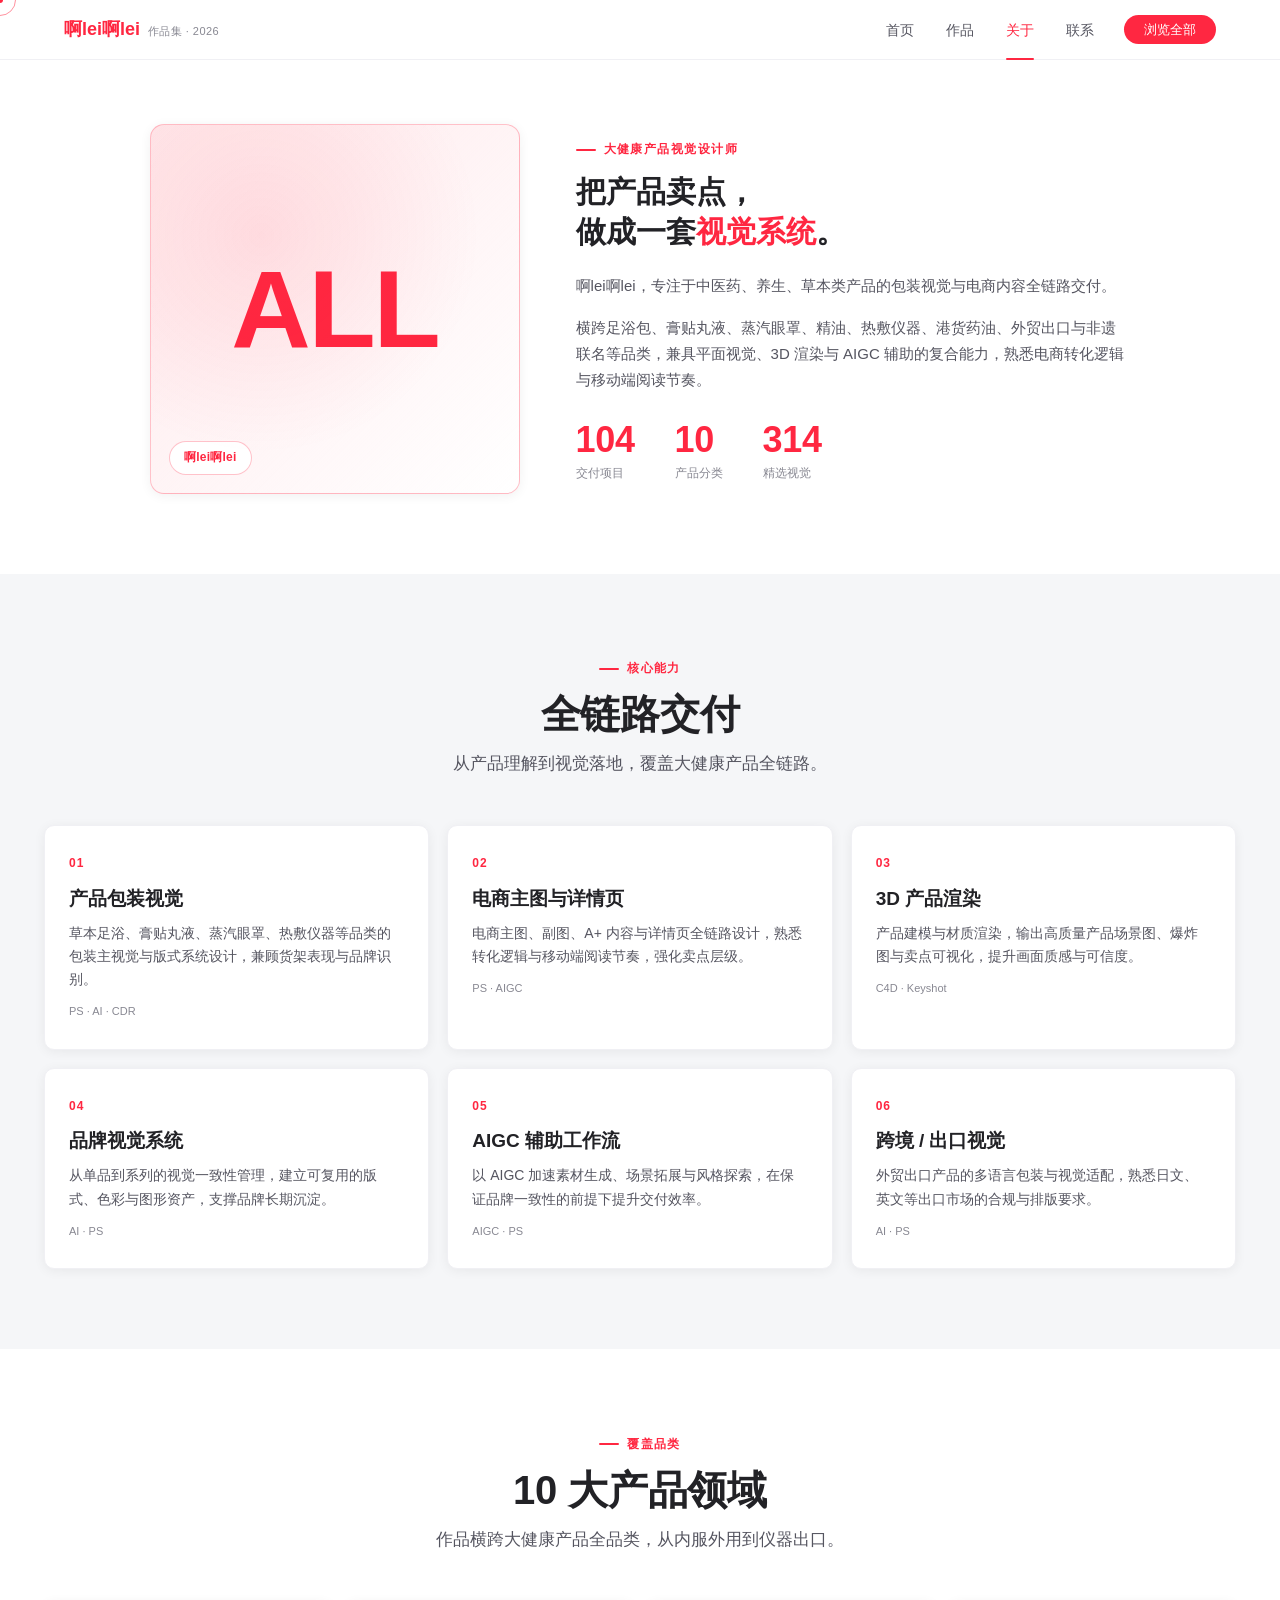
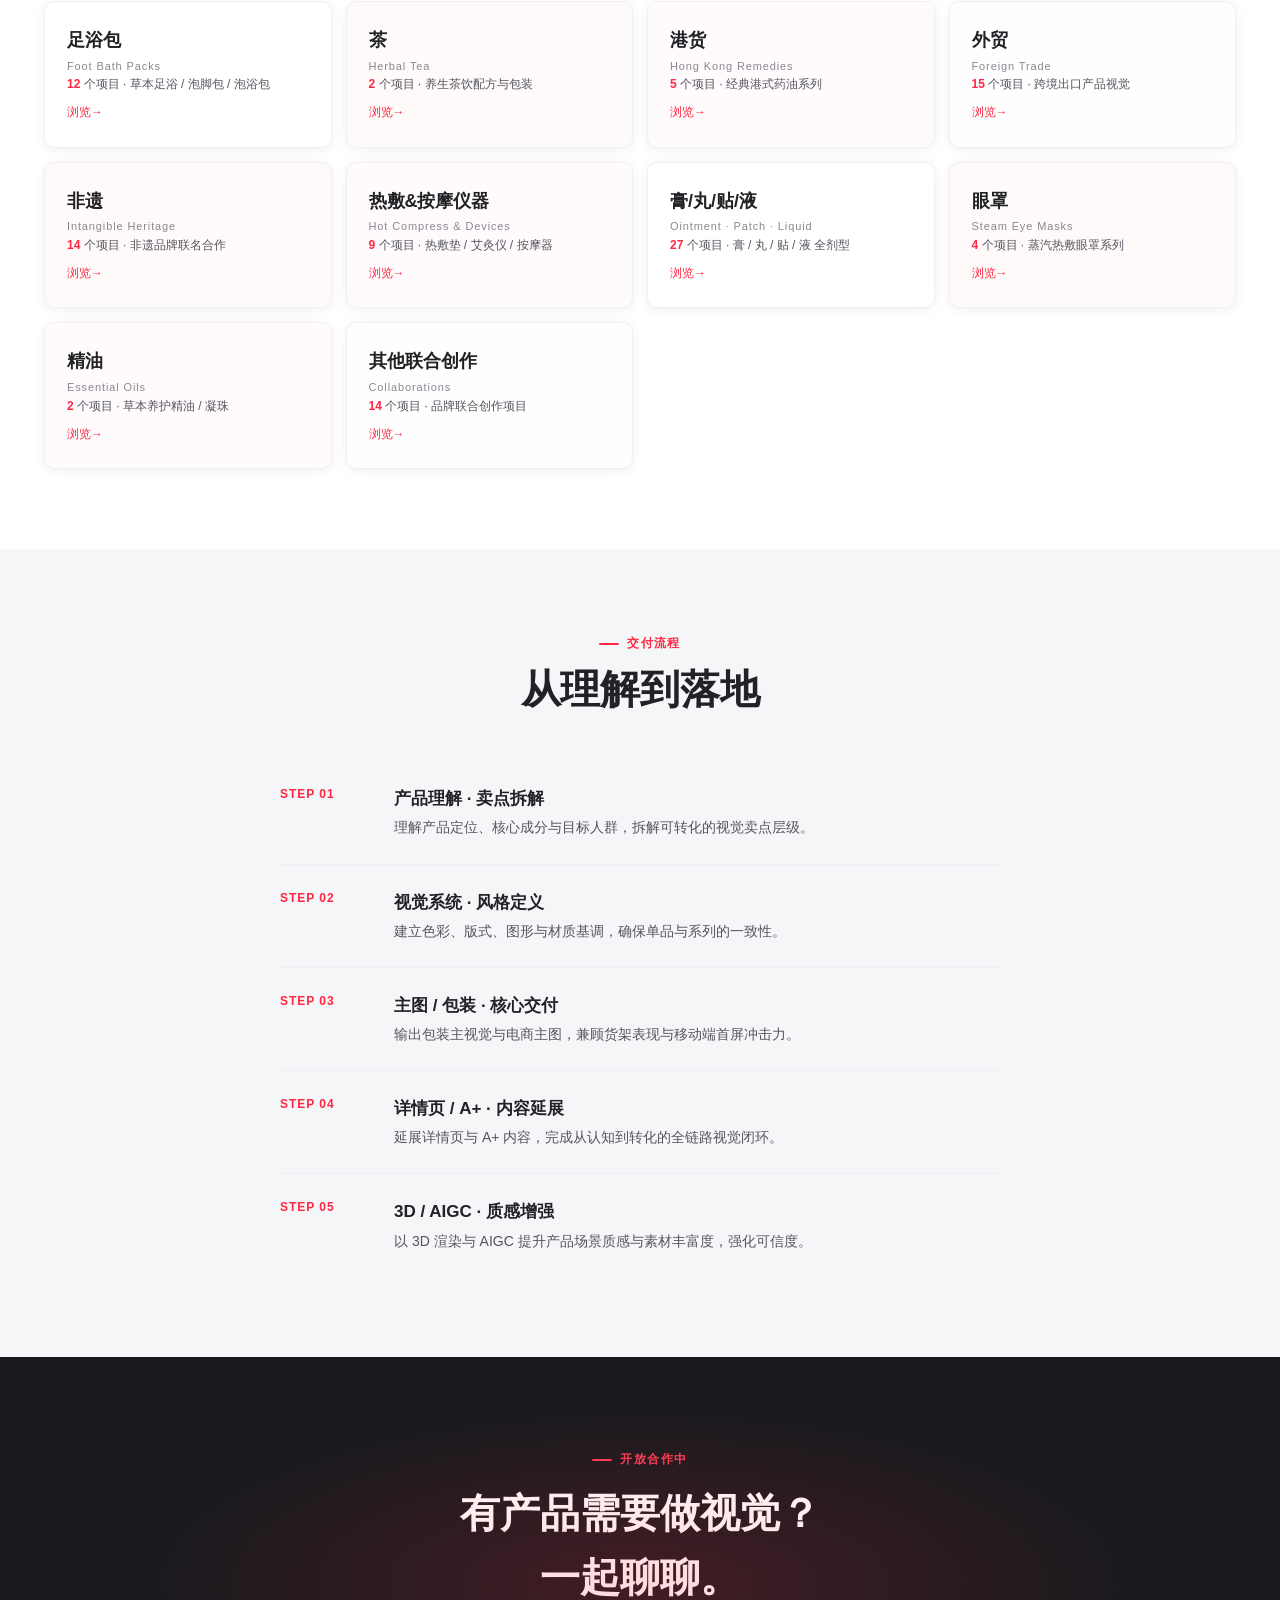
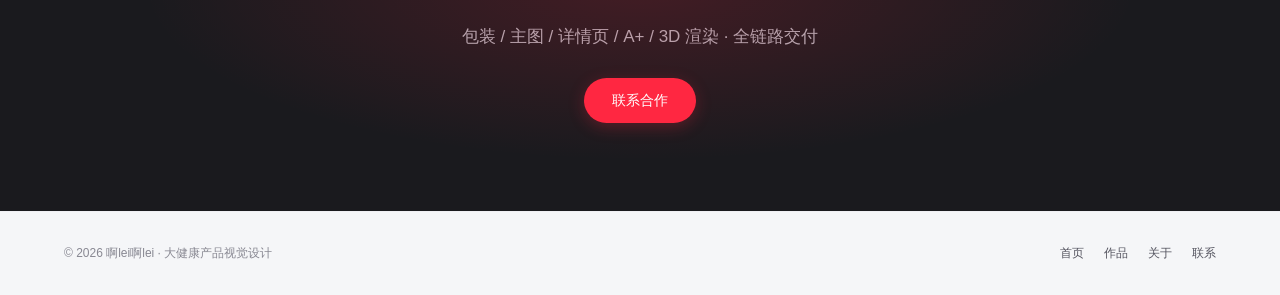
==== commit 06218f43: "redesign: 站酷ZCOOL风格重构(亮色白底/站酷红/白色作品卡/瀑布流数据感) + 邮箱改为1395743094@qq.com + 动效改红色系" ====
--- a/about.html
+++ b/about.html
@@ -6,7 +6,7 @@
 <title>关于 · 啊lei啊lei 2026 作品集</title>
 <meta name="description" content="啊lei啊lei — 大健康 / 中医药 / 养生产品视觉设计师。系统化交付理念与全链路能力。">
 <link rel="stylesheet" href="assets/css/style.css">
-<link rel="icon" href="data:image/svg+xml,<svg xmlns='http://www.w3.org/2000/svg' viewBox='0 0 100 100'><rect width='100' height='100' rx='22' fill='%230a0a0b'/><text x='50' y='71' font-size='42' font-family='serif' font-weight='600' font-style='italic' text-anchor='middle' fill='%23c9a86a'>ALL</text></svg>">
+<link rel="icon" href="data:image/svg+xml,<svg xmlns='http://www.w3.org/2000/svg' viewBox='0 0 100 100'><rect width='100' height='100' rx='22' fill='%23ffffff'/><text x='50' y='72' font-size='40' font-family='sans-serif' font-weight='800' text-anchor='middle' fill='%23ff2741'>ALL</text></svg>">
 </head>
 <body>
 
--- a/assets/css/style.css
+++ b/assets/css/style.css
@@ -1,52 +1,45 @@
 /* ============================================================
-   啊lei啊lei · 2026 作品集 — Noir Luxe Design System
-   深黑 / 香槟金 / 玻璃质感 / 衬线标题 / 低奢高雅
-   ============================================================ */
-
-@import url('https://fonts.googleapis.com/css2?family=Cormorant+Garamond:wght@400;500;600;700&family=Inter:wght@300;400;500;600&display=swap');
+   啊lei啊lei · 2026 作品集 — ZCOOL Style Design System
+   亮色白底 / 站酷红 / 白色作品卡 / 瀑布流数据感
+   ============================================================ */
 
 :root {
-  /* —— 黑色背景层级 —— */
-  --bg:          #0a0a0b;
-  --bg-alt:      #0f0f11;
-  --bg-tile:     #141417;
-  --bg-card:     #16161a;
-  --bg-glass:    rgba(255,255,255,.035);
-  --bg-glass-2:  rgba(255,255,255,.06);
-  --bg-dark:     #050506;
+  /* —— 亮色背景层级 —— */
+  --bg:          #ffffff;
+  --bg-alt:      #f5f6f8;
+  --bg-tile:     #fafafa;
+  --bg-card:     #ffffff;
+  --bg-dark:     #1a1a1e;
 
   /* —— 文字层级 —— */
-  --ink:         #e9e9ec;
-  --ink-sub:     #a2a2aa;
-  --ink-muted:   #6b6b74;
-  --ink-faint:   #44444c;
-
-  /* —— 香槟金主点缀（低奢） —— */
-  --gold:        #c9a86a;
-  --gold-bright: #d8bd86;
-  --gold-deep:   #a8895a;
-  --gold-soft:   rgba(201,168,106,.16);
-  --gold-line:   rgba(201,168,106,.32);
+  --ink:         #222226;
+  --ink-sub:     #555560;
+  --ink-muted:   #888892;
+  --ink-faint:   #b8b8c0;
+
+  /* —— 站酷红主色 —— */
+  --red:         #ff2741;
+  --red-bright:  #ff3d55;
+  --red-deep:    #e0203a;
+  --red-soft:    rgba(255,39,65,.10);
+  --red-line:    rgba(255,39,65,.28);
 
   /* —— 边框 —— */
-  --border:       rgba(255,255,255,.08);
-  --border-soft:  rgba(255,255,255,.05);
-  --border-gold:  rgba(201,168,106,.28);
+  --border:       #e8e8ee;
+  --border-soft:  #f0f0f4;
 
   /* —— 圆角 —— */
-  --radius:       16px;
-  --radius-lg:    22px;
-  --radius-pill:  980px;
+  --radius:       10px;
+  --radius-lg:    14px;
+  --radius-pill:  999px;
 
   /* —— 投影 —— */
-  --shadow:       0 8px 30px rgba(0,0,0,.5);
-  --shadow-hover: 0 20px 60px rgba(0,0,0,.6), 0 0 0 1px var(--border-gold);
-  --shadow-gold:  0 0 40px rgba(201,168,106,.12);
+  --shadow:       0 2px 12px rgba(0,0,0,.06);
+  --shadow-hover: 0 12px 36px rgba(0,0,0,.12), 0 0 0 1px rgba(255,39,65,.12);
 
   /* —— 字体 —— */
-  --font-serif:  "Cormorant Garamond", "Songti SC", "STSong", serif;
-  --font:        "Inter", -apple-system, BlinkMacSystemFont, "SF Pro Display",
-                 "PingFang SC", "Microsoft YaHei", "Hiragino Sans GB", "Segoe UI", Roboto, sans-serif;
+  --font:        "PingFang SC", "Microsoft YaHei", -apple-system, BlinkMacSystemFont,
+                 "Segoe UI", "Hiragino Sans GB", Roboto, "Source Han Sans SC", sans-serif;
   --maxw: 1240px;
   --maxw-narrow: 980px;
 }
@@ -58,60 +51,48 @@
   background: var(--bg);
   color: var(--ink);
   font-family: var(--font);
-  font-size: 16px;
+  font-size: 14px;
   line-height: 1.6;
-  font-weight: 300;
+  font-weight: 400;
   -webkit-font-smoothing: antialiased;
   -moz-osx-font-smoothing: grayscale;
   overflow-x: hidden;
-  cursor: none; /* 隐藏原生光标，用自定义 */
-}
-
-/* 全局微噪点背景纹理 */
-body::before {
-  content: "";
-  position: fixed; inset: 0;
-  background-image:
-    radial-gradient(circle at 18% 22%, rgba(201,168,106,.05) 0%, transparent 40%),
-    radial-gradient(circle at 82% 78%, rgba(201,168,106,.04) 0%, transparent 45%);
-  pointer-events: none; z-index: 0;
-}
-body > * { position: relative; z-index: 1; }
-
-a { color: var(--gold); text-decoration: none; transition: color .3s ease; }
-a:hover { color: var(--gold-bright); }
+  cursor: none;
+}
+
+a { color: var(--red); text-decoration: none; transition: color .25s ease; }
+a:hover { color: var(--red-deep); }
 img { max-width: 100%; display: block; }
-::selection { background: var(--gold-soft); color: var(--gold-bright); }
+::selection { background: var(--red-soft); color: var(--red); }
 
 ::-webkit-scrollbar { width: 8px; }
-::-webkit-scrollbar-track { background: var(--bg-dark); }
-::-webkit-scrollbar-thumb { background: rgba(201,168,106,.25); border-radius: 4px; }
-::-webkit-scrollbar-thumb:hover { background: rgba(201,168,106,.45); }
-
-/* ============================================================
-   自定义光标
+::-webkit-scrollbar-track { background: var(--bg-alt); }
+::-webkit-scrollbar-thumb { background: #d0d0d8; border-radius: 4px; }
+::-webkit-scrollbar-thumb:hover { background: var(--red); }
+
+/* ============================================================
+   自定义光标（站酷红）
    ============================================================ */
 .cursor-dot, .cursor-ring {
   position: fixed; top: 0; left: 0;
   pointer-events: none; z-index: 9999;
   border-radius: 50%;
   transform: translate(-50%, -50%);
-  mix-blend-mode: difference;
 }
 .cursor-dot {
   width: 6px; height: 6px;
-  background: var(--gold-bright);
+  background: var(--red);
   transition: transform .12s ease, opacity .2s;
 }
 .cursor-ring {
-  width: 34px; height: 34px;
-  border: 1px solid rgba(201,168,106,.55);
-  transition: transform .25s cubic-bezier(.22,1,.36,1), width .25s, height .25s, border-color .25s, opacity .2s;
+  width: 32px; height: 32px;
+  border: 1.5px solid rgba(255,39,65,.5);
+  transition: transform .25s cubic-bezier(.22,1,.36,1), width .25s, height .25s, border-color .25s, background .25s, opacity .2s;
 }
 .cursor-ring.hover {
-  width: 56px; height: 56px;
-  border-color: var(--gold);
-  background: rgba(201,168,106,.08);
+  width: 52px; height: 52px;
+  border-color: var(--red);
+  background: rgba(255,39,65,.06);
 }
 .cursor-ring.click { transform: translate(-50%, -50%) scale(.8); }
 @media (max-width: 900px), (hover: none) {
@@ -120,318 +101,289 @@
 }
 
 /* ============================================================
-   滚动进度条
+   滚动进度条（站酷红）
    ============================================================ */
 .scroll-progress {
-  position: fixed; top: 0; left: 0; height: 2px;
+  position: fixed; top: 0; left: 0; height: 3px;
   width: 0%; z-index: 200;
-  background: linear-gradient(90deg, var(--gold-deep), var(--gold-bright), var(--gold));
-  box-shadow: 0 0 12px rgba(201,168,106,.6);
+  background: linear-gradient(90deg, var(--red-deep), var(--red), var(--red-bright));
+  box-shadow: 0 0 10px rgba(255,39,65,.5);
   transition: width .1s linear;
 }
 
 /* ---------- helpers ---------- */
-.wrap { max-width: var(--maxw); margin: 0 auto; padding: 0 32px; }
-.wrap-narrow { max-width: var(--maxw-narrow); margin: 0 auto; padding: 0 32px; }
+.wrap { max-width: var(--maxw); margin: 0 auto; padding: 0 24px; }
+.wrap-narrow { max-width: var(--maxw-narrow); margin: 0 auto; padding: 0 24px; }
 
 .eyebrow {
-  font-family: var(--font);
-  font-size: 12px; font-weight: 500; color: var(--gold);
-  letter-spacing: .22em; text-transform: uppercase;
-  margin-bottom: 18px;
-  display: inline-flex; align-items: center; gap: 10px;
+  font-size: 12px; font-weight: 600; color: var(--red);
+  letter-spacing: .12em; margin-bottom: 12px;
+  display: inline-flex; align-items: center; gap: 8px;
 }
 .eyebrow::before {
-  content: ""; width: 24px; height: 1px; background: var(--gold-line);
-  display: inline-block;
-}
-.hl { font-weight: 500; color: var(--gold-bright); }
+  content: ""; width: 20px; height: 2px; background: var(--red);
+  display: inline-block; border-radius: 2px;
+}
+.hl { font-weight: 600; color: var(--red); }
 .muted { color: var(--ink-sub); }
 
 /* ============================================================
-   NAV — 玻璃质感深色导航
+   NAV — 站酷式白色导航 + 红色 logo
    ============================================================ */
 .nav {
   position: sticky; top: 0; z-index: 100;
-  height: 64px;
-  background: rgba(10,10,11,.72);
-  backdrop-filter: blur(24px) saturate(140%);
-  -webkit-backdrop-filter: blur(24px) saturate(140%);
+  height: 60px;
+  background: rgba(255,255,255,.92);
+  backdrop-filter: blur(20px) saturate(140%);
+  -webkit-backdrop-filter: blur(20px) saturate(140%);
   border-bottom: 1px solid var(--border-soft);
-  transition: background .4s ease, border-color .4s ease, box-shadow .4s ease;
+  transition: background .4s ease, box-shadow .4s ease;
 }
 .nav.scrolled {
-  background: rgba(10,10,11,.92);
-  border-bottom-color: var(--border);
-  box-shadow: 0 4px 30px rgba(0,0,0,.4);
-}
-.nav .wrap { display: flex; align-items: center; justify-content: space-between; height: 100%; max-width: 1180px; }
-
-.brand { display: flex; align-items: baseline; gap: 10px; font-weight: 500; font-size: 17px; color: var(--ink); letter-spacing: .02em; transition: color .3s; }
-.brand:hover { color: var(--gold-bright); }
-.brand .logo { font-family: var(--font-serif); font-size: 22px; font-weight: 600; letter-spacing: .01em; }
-.brand .sub { font-size: 10px; font-weight: 400; color: var(--ink-muted); letter-spacing: .25em; text-transform: uppercase; }
+  background: rgba(255,255,255,.98);
+  box-shadow: 0 2px 20px rgba(0,0,0,.08);
+}
+.nav .wrap { display: flex; align-items: center; justify-content: space-between; height: 100%; max-width: 1200px; }
+
+.brand { display: flex; align-items: baseline; gap: 8px; font-weight: 700; font-size: 18px; color: var(--red); letter-spacing: 0; transition: opacity .25s; }
+.brand:hover { opacity: .8; }
+.brand .logo { color: var(--red); }
+.brand .sub { font-size: 11px; font-weight: 400; color: var(--ink-muted); letter-spacing: .04em; }
 
 .menu { display: flex; align-items: center; gap: 0; }
 .menu a {
   position: relative;
-  font-size: 13px; color: var(--ink-sub); padding: 0 16px; line-height: 64px;
-  font-weight: 400; transition: color .3s ease; text-decoration: none;
-  letter-spacing: .04em;
-}
-/* 金色下划线滑入指示器 */
+  font-size: 14px; color: var(--ink-sub); padding: 0 16px; line-height: 60px;
+  font-weight: 500; transition: color .25s ease; text-decoration: none;
+}
+/* 红色下划线指示器 */
 .menu a::after {
-  content: ""; position: absolute; bottom: 22px; left: 16px; right: 16px;
-  height: 1px; background: var(--gold);
-  transform: scaleX(0); transform-origin: left center;
-  transition: transform .35s cubic-bezier(.22,1,.36,1);
-}
-.menu a:hover { color: var(--gold-bright); text-decoration: none; }
+  content: ""; position: absolute; bottom: 0; left: 16px; right: 16px;
+  height: 2px; background: var(--red); border-radius: 2px;
+  transform: scaleX(0); transform-origin: center;
+  transition: transform .3s cubic-bezier(.22,1,.36,1);
+}
+.menu a:hover { color: var(--red); text-decoration: none; }
 .menu a:hover::after, .menu a.active::after { transform: scaleX(1); }
-.menu a.active { color: var(--gold); }
+.menu a.active { color: var(--red); }
 
 .menu .nav-cta {
-  background: transparent; color: var(--gold);
+  background: var(--red); color: #fff;
   padding: 8px 20px; border-radius: var(--radius-pill);
   font-size: 13px; font-weight: 500; line-height: 1; margin-left: 14px;
-  border: 1px solid var(--gold-line);
-  transition: all .35s cubic-bezier(.22,1,.36,1);
+  transition: all .3s cubic-bezier(.22,1,.36,1);
   overflow: hidden; position: relative;
 }
 .menu .nav-cta::after { display: none; }
 .menu .nav-cta::before {
   content: ""; position: absolute; inset: 0;
-  background: linear-gradient(135deg, var(--gold-deep), var(--gold-bright));
-  transform: translateY(100%); transition: transform .4s cubic-bezier(.22,1,.36,1);
+  background: var(--red-deep);
+  transform: translateY(100%); transition: transform .35s cubic-bezier(.22,1,.36,1);
   z-index: -1;
 }
-.menu .nav-cta:hover { color: #0a0a0b; border-color: var(--gold); text-decoration: none; }
+.menu .nav-cta:hover { color: #fff; text-decoration: none; box-shadow: 0 6px 20px rgba(255,39,65,.35); }
 .menu .nav-cta:hover::before { transform: translateY(0); }
 
 .burger { display: none; flex-direction: column; gap: 5px; cursor: pointer; padding: 8px; }
-.burger span { width: 22px; height: 1.5px; background: var(--ink); border-radius: 2px; transition: all .3s; }
-.burger.open span:nth-child(1) { transform: translateY(6.5px) rotate(45deg); }
+.burger span { width: 22px; height: 2px; background: var(--ink); border-radius: 2px; transition: all .3s; }
+.burger.open span:nth-child(1) { transform: translateY(7px) rotate(45deg); }
 .burger.open span:nth-child(2) { opacity: 0; }
-.burger.open span:nth-child(3) { transform: translateY(-6.5px) rotate(-45deg); }
+.burger.open span:nth-child(3) { transform: translateY(-7px) rotate(-45deg); }
 
 @media (max-width: 834px) {
-  .menu { display: none; position: absolute; top: 64px; left: 0; right: 0; flex-direction: column; background: rgba(10,10,11,.98); backdrop-filter: blur(24px); border-bottom: 1px solid var(--border); padding: 12px 0; }
+  .menu { display: none; position: absolute; top: 60px; left: 0; right: 0; flex-direction: column; background: rgba(255,255,255,.99); backdrop-filter: blur(20px); border-bottom: 1px solid var(--border); padding: 12px 0; }
   .menu.open { display: flex; }
-  .menu a { padding: 16px 32px; line-height: 1.4; font-size: 16px; }
-  .menu a::after { bottom: 12px; left: 32px; right: auto; width: 20px; }
-  .menu .nav-cta { margin: 12px 32px; text-align: center; }
+  .menu a { padding: 16px 24px; line-height: 1.4; font-size: 15px; }
+  .menu a::after { left: 24px; right: auto; width: 20px; }
+  .menu .nav-cta { margin: 12px 24px; text-align: center; }
   .burger { display: flex; }
   .brand .sub { display: none; }
 }
 
 /* ============================================================
-   HERO — 黑色低奢首屏
+   HERO — 站酷式亮色首屏 + 红色渐变标题
    ============================================================ */
 .hero {
   text-align: center;
-  padding: 110px 32px 80px;
+  padding: 80px 24px 64px;
   background: var(--bg);
   position: relative;
 }
 .hero::before {
   content: ""; position: absolute; inset: 0;
-  background: radial-gradient(ellipse at 50% 0%, rgba(201,168,106,.10) 0%, transparent 55%);
+  background: radial-gradient(ellipse at 50% 0%, var(--red-soft) 0%, transparent 50%);
   pointer-events: none;
 }
 .hero .eyebrow { font-size: 13px; }
 .hero h1 {
-  font-family: var(--font-serif);
-  font-size: clamp(44px, 7.5vw, 96px); font-weight: 500; letter-spacing: -.01em;
-  line-height: 1.04; color: var(--ink); margin-bottom: 24px;
+  font-size: clamp(38px, 6vw, 64px); font-weight: 700; letter-spacing: -.01em;
+  line-height: 1.15; color: var(--ink); margin-bottom: 20px;
 }
 .hero h1 .grad {
-  background: linear-gradient(120deg, var(--gold-deep) 0%, var(--gold-bright) 50%, var(--gold) 100%);
+  background: linear-gradient(120deg, var(--red-deep) 0%, var(--red) 50%, var(--red-bright) 100%);
   -webkit-background-clip: text; background-clip: text; -webkit-text-fill-color: transparent;
-  font-style: italic;
 }
 .hero .lede {
-  font-size: clamp(17px, 2.2vw, 21px); font-weight: 300; color: var(--ink-sub);
-  max-width: 680px; margin: 0 auto 36px; line-height: 1.7;
-}
-.hero .lede b { color: var(--gold-bright); font-weight: 500; }
-.hero-cta { display: flex; gap: 20px; justify-content: center; align-items: center; flex-wrap: wrap; }
+  font-size: clamp(16px, 2vw, 18px); font-weight: 400; color: var(--ink-sub);
+  max-width: 640px; margin: 0 auto 32px; line-height: 1.7;
+}
+.hero .lede b { color: var(--red); font-weight: 600; }
+.hero-cta { display: flex; gap: 16px; justify-content: center; align-items: center; flex-wrap: wrap; }
 
 /* buttons */
 .btn {
-  display: inline-flex; align-items: center; gap: 8px;
-  font-size: 14px; font-weight: 500; padding: 13px 30px;
+  display: inline-flex; align-items: center; gap: 6px;
+  font-size: 14px; font-weight: 500; padding: 11px 28px;
   border-radius: var(--radius-pill);
-  transition: all .4s cubic-bezier(.22,1,.36,1);
-  text-decoration: none; letter-spacing: .06em;
+  transition: all .3s cubic-bezier(.22,1,.36,1);
+  text-decoration: none;
   position: relative; overflow: hidden; cursor: none;
 }
 .btn-primary {
-  background: linear-gradient(135deg, var(--gold-deep), var(--gold-bright));
-  color: #0a0a0b;
-  box-shadow: 0 4px 24px rgba(201,168,106,.25);
+  background: var(--red); color: #fff;
+  box-shadow: 0 4px 16px rgba(255,39,65,.25);
 }
 .btn-primary:hover {
-  background: linear-gradient(135deg, var(--gold), var(--gold-bright));
-  color: #0a0a0b; text-decoration: none;
-  box-shadow: 0 8px 36px rgba(201,168,106,.4);
+  background: var(--red-deep); color: #fff; text-decoration: none;
+  box-shadow: 0 8px 28px rgba(255,39,65,.4);
   transform: translateY(-2px);
 }
-/* 光泽扫过 */
 .btn-primary::before {
   content: ""; position: absolute; top: 0; left: -120%;
   width: 80%; height: 100%;
-  background: linear-gradient(110deg, transparent, rgba(255,255,255,.4), transparent);
+  background: linear-gradient(110deg, transparent, rgba(255,255,255,.35), transparent);
   transition: left .6s cubic-bezier(.22,1,.36,1);
 }
 .btn-primary:hover::before { left: 130%; }
 
-.btn-ghost { color: var(--gold); padding: 13px 8px; }
-.btn-ghost:hover { color: var(--gold-bright); text-decoration: none; }
+.btn-ghost { color: var(--red); padding: 11px 8px; }
+.btn-ghost:hover { color: var(--red-deep); text-decoration: none; }
 .btn-ghost::after { content: " \2192"; font-size: 16px; transition: transform .3s; display: inline-block; }
 .btn-ghost:hover::after { transform: translateX(4px); }
 
-.btn-outline { border: 1px solid var(--gold-line); color: var(--gold); background: transparent; }
-.btn-outline:hover { background: var(--gold); color: #0a0a0b; text-decoration: none; border-color: var(--gold); }
+.btn-outline { border: 1px solid var(--red-line); color: var(--red); background: transparent; }
+.btn-outline:hover { background: var(--red); color: #fff; text-decoration: none; border-color: var(--red); }
 
 /* hero showcase tile row */
 .hero-showcase {
-  margin-top: 64px; display: grid; grid-template-columns: repeat(4, 1fr); gap: 16px;
+  margin-top: 56px; display: grid; grid-template-columns: repeat(4, 1fr); gap: 14px;
   max-width: var(--maxw); margin-left: auto; margin-right: auto;
 }
 .hero-showcase .tile {
-  aspect-ratio: 1; border-radius: 12px; overflow: hidden;
-  background: var(--bg-tile);
+  aspect-ratio: 1; border-radius: var(--radius); overflow: hidden;
+  background: var(--bg-alt);
   border: 1px solid var(--border-soft);
   position: relative;
-  transition: transform .5s cubic-bezier(.22,1,.36,1), border-color .4s, box-shadow .4s;
+  transition: transform .5s cubic-bezier(.22,1,.36,1), box-shadow .4s;
 }
 .hero-showcase .tile:hover {
   transform: translateY(-6px);
-  border-color: var(--border-gold);
-  box-shadow: var(--shadow-gold);
+  box-shadow: var(--shadow-hover);
 }
 .hero-showcase .tile img {
   width: 100%; height: 100%; object-fit: cover;
-  transition: transform .6s cubic-bezier(.22,1,.36,1), filter .4s;
-  filter: brightness(.92) saturate(1.05);
-}
-.hero-showcase .tile:hover img { transform: scale(1.08); filter: brightness(1.05) saturate(1.15); }
+  transition: transform .6s cubic-bezier(.22,1,.36,1);
+}
+.hero-showcase .tile:hover img { transform: scale(1.08); }
 @media (max-width: 834px) { .hero-showcase { grid-template-columns: repeat(2, 1fr); } }
 
 /* ============================================================
    SECTIONS
    ============================================================ */
-section { padding: 96px 0; }
+section { padding: 80px 0; }
 section.alt { background: var(--bg-alt); }
-.sec-head { text-align: center; max-width: 720px; margin: 0 auto 56px; }
+.sec-head { text-align: center; max-width: 720px; margin: 0 auto 48px; }
 .sec-head h2 {
-  font-family: var(--font-serif);
-  font-size: clamp(34px, 5vw, 56px); font-weight: 500; letter-spacing: -.005em;
-  color: var(--ink); line-height: 1.1; margin-bottom: 16px;
-}
-.sec-head .sub { font-size: clamp(16px, 2vw, 19px); color: var(--ink-sub); line-height: 1.7; font-weight: 300; }
+  font-size: clamp(28px, 4vw, 40px); font-weight: 700; letter-spacing: -.005em;
+  color: var(--ink); line-height: 1.2; margin-bottom: 12px;
+}
+.sec-head .sub { font-size: clamp(15px, 2vw, 17px); color: var(--ink-sub); line-height: 1.6; }
 .sec-head.left { text-align: left; margin-left: 0; }
 
 /* ============================================================
-   FEATURED TILES
-   ============================================================ */
-.feat-grid { display: grid; grid-template-columns: repeat(3, 1fr); gap: 20px; }
+   FEATURED TILES — 站酷作品卡风格
+   ============================================================ */
+.feat-grid { display: grid; grid-template-columns: repeat(3, 1fr); gap: 18px; }
 .feat-card {
   position: relative; border-radius: var(--radius); overflow: hidden;
   background: var(--bg-card);
   border: 1px solid var(--border-soft);
-  transition: transform .5s cubic-bezier(.22,1,.36,1), box-shadow .5s, border-color .4s;
+  box-shadow: var(--shadow);
+  transition: transform .4s cubic-bezier(.22,1,.36,1), box-shadow .4s, border-color .3s;
   display: flex; flex-direction: column; text-decoration: none;
 }
 .feat-card:hover {
-  transform: translateY(-8px);
+  transform: translateY(-6px);
   box-shadow: var(--shadow-hover);
-  border-color: var(--border-gold);
+  border-color: var(--red-line);
   text-decoration: none;
 }
-/* 光泽扫过 */
-.feat-card::before {
-  content: ""; position: absolute; top: 0; left: 0; right: 0; height: 50%;
-  background: linear-gradient(180deg, rgba(201,168,106,.08), transparent);
-  opacity: 0; transition: opacity .5s; pointer-events: none; z-index: 2;
-}
-.feat-card:hover::before { opacity: 1; }
-.feat-card .img-wrap {
-  aspect-ratio: 1; overflow: hidden; background: var(--bg-tile);
-  position: relative;
-}
-.feat-card .img-wrap::after {
-  content: ""; position: absolute; inset: 0;
-  background: linear-gradient(180deg, transparent 60%, rgba(0,0,0,.4));
-  opacity: 0; transition: opacity .5s; pointer-events: none;
-}
-.feat-card:hover .img-wrap::after { opacity: 1; }
+.feat-card .img-wrap { aspect-ratio: 1; overflow: hidden; background: var(--bg-alt); }
 .feat-card .img-wrap img {
   width: 100%; height: 100%; object-fit: cover;
-  transition: transform .7s cubic-bezier(.22,1,.36,1), filter .5s;
-  filter: brightness(.9) saturate(1.05);
-}
-.feat-card:hover .img-wrap img { transform: scale(1.06); filter: brightness(1.05) saturate(1.15); }
-.feat-card .info { padding: 22px 24px 26px; position: relative; z-index: 3; }
-.feat-card .cat { font-size: 11px; font-weight: 500; color: var(--gold); letter-spacing: .22em; text-transform: uppercase; }
+  transition: transform .6s cubic-bezier(.22,1,.36,1);
+}
+.feat-card:hover .img-wrap img { transform: scale(1.06); }
+.feat-card .info { padding: 16px 18px 18px; }
+.feat-card .cat { font-size: 12px; font-weight: 600; color: var(--red); letter-spacing: .02em; }
 .feat-card h3 {
-  font-family: var(--font-serif);
-  font-size: 21px; font-weight: 500; color: var(--ink); margin-top: 8px;
-  letter-spacing: 0; line-height: 1.3;
-}
-.feat-card .more { font-size: 12px; color: var(--ink-sub); margin-top: 12px; letter-spacing: .08em; transition: color .3s; }
-.feat-card .more::after { content: " \2192"; transition: transform .3s; display: inline-block; }
-.feat-card:hover .more { color: var(--gold); }
-.feat-card:hover .more::after { transform: translateX(4px); }
-.feat-more { text-align: center; margin-top: 48px; }
+  font-size: 16px; font-weight: 600; color: var(--ink); margin-top: 6px;
+  letter-spacing: 0; line-height: 1.4;
+  display: -webkit-box; -webkit-line-clamp: 1; -webkit-box-orient: vertical; overflow: hidden;
+}
+.feat-card .more { font-size: 12px; color: var(--ink-muted); margin-top: 10px; display: flex; align-items: center; gap: 4px; transition: color .25s; }
+.feat-card .more::after { content: "\1F441"; font-size: 12px; opacity: .6; }
+.feat-card:hover .more { color: var(--red); }
+.feat-more { text-align: center; margin-top: 40px; }
 @media (max-width: 834px) { .feat-grid { grid-template-columns: repeat(2, 1fr); } }
 @media (max-width: 480px) { .feat-grid { grid-template-columns: 1fr; } }
 
 /* ============================================================
-   CATEGORY INDEX — 黑金质感瓦片
-   ============================================================ */
-.cat-grid { display: grid; grid-template-columns: repeat(4, 1fr); gap: 16px; }
+   CATEGORY INDEX — 站酷风格分类瓦片
+   ============================================================ */
+.cat-grid { display: grid; grid-template-columns: repeat(4, 1fr); gap: 14px; }
 .cat-tile {
   position: relative; overflow: hidden;
-  border-radius: var(--radius); padding: 30px 26px; min-height: 160px;
+  border-radius: var(--radius); padding: 24px 22px; min-height: 130px;
   display: flex; flex-direction: column; justify-content: space-between;
-  transition: transform .5s cubic-bezier(.22,1,.36,1), border-color .4s, box-shadow .4s;
+  transition: transform .4s cubic-bezier(.22,1,.36,1), box-shadow .4s, border-color .3s;
   text-decoration: none; color: var(--ink);
   background: var(--bg-card);
   border: 1px solid var(--border-soft);
+  box-shadow: var(--shadow);
   cursor: none;
 }
 .cat-tile::before {
-  content: ""; position: absolute; inset: 0;
-  background: linear-gradient(135deg, rgba(201,168,106,.10), transparent 60%);
-  opacity: 0; transition: opacity .5s; pointer-events: none;
+  content: ""; position: absolute; top: 0; left: 0; width: 4px; height: 100%;
+  background: var(--red);
+  transform: scaleY(0); transform-origin: top; transition: transform .4s cubic-bezier(.22,1,.36,1);
 }
 .cat-tile:hover {
-  transform: translateY(-6px);
+  transform: translateY(-4px);
   text-decoration: none; color: var(--ink);
-  border-color: var(--border-gold);
-  box-shadow: var(--shadow-gold), var(--shadow);
-}
-.cat-tile:hover::before { opacity: 1; }
-.cat-tile .ct-name { font-family: var(--font-serif); font-size: 23px; font-weight: 500; letter-spacing: 0; }
-.cat-tile .ct-en { font-size: 11px; color: var(--ink-muted); margin-top: 4px; letter-spacing: .15em; text-transform: uppercase; }
-.cat-tile .ct-meta { font-size: 13px; color: var(--ink-sub); line-height: 1.5; }
-.cat-tile .ct-meta b { color: var(--gold-bright); font-weight: 500; }
-.cat-tile .ct-link { font-size: 12px; color: var(--gold); margin-top: 14px; letter-spacing: .1em; }
+  box-shadow: var(--shadow-hover);
+  border-color: var(--red-line);
+}
+.cat-tile:hover::before { transform: scaleY(1); }
+.cat-tile .ct-name { font-size: 18px; font-weight: 700; letter-spacing: 0; color: var(--ink); }
+.cat-tile .ct-en { font-size: 11px; color: var(--ink-muted); margin-top: 3px; letter-spacing: .08em; }
+.cat-tile .ct-meta { font-size: 12px; color: var(--ink-sub); line-height: 1.5; }
+.cat-tile .ct-meta b { color: var(--red); font-weight: 700; }
+.cat-tile .ct-link { font-size: 12px; color: var(--red); margin-top: 10px; font-weight: 500; }
 .cat-tile .ct-link::after { content: " \2192"; transition: transform .3s; display: inline-block; }
 .cat-tile:hover .ct-link::after { transform: translateX(4px); }
 
-/* 各分类微调底色（保留深色基调，金色调变化） */
-.cat-tile.c1  { background: linear-gradient(160deg, #16161a, #121215); }
-.cat-tile.c2  { background: linear-gradient(160deg, #181612, #131210); }
-.cat-tile.c3  { background: linear-gradient(160deg, #161418, #121113); }
-.cat-tile.c4  { background: linear-gradient(160deg, #141816, #101312); }
-.cat-tile.c5  { background: linear-gradient(160deg, #181214, #131110); }
-.cat-tile.c6  { background: linear-gradient(160deg, #181216, #131113); }
-.cat-tile.c7  { background: linear-gradient(160deg, #16161a, #121215); }
-.cat-tile.c8  { background: linear-gradient(160deg, #181612, #131210); }
-.cat-tile.c9  { background: linear-gradient(160deg, #161418, #121113); }
-.cat-tile.c10 { background: linear-gradient(160deg, #141816, #101312); }
+/* 各分类微调底色（亮色系，红色调点缀） */
+.cat-tile.c1  { background: #ffffff; }
+.cat-tile.c2  { background: #fffafa; }
+.cat-tile.c3  { background: #fffafc; }
+.cat-tile.c4  { background: #fffefe; }
+.cat-tile.c5  { background: #fffafa; }
+.cat-tile.c6  { background: #fffafc; }
+.cat-tile.c7  { background: #ffffff; }
+.cat-tile.c8  { background: #fffafa; }
+.cat-tile.c9  { background: #fffafc; }
+.cat-tile.c10 { background: #fffefe; }
 
 @media (max-width: 1000px) { .cat-grid { grid-template-columns: repeat(3, 1fr); } }
 @media (max-width: 640px) { .cat-grid { grid-template-columns: repeat(2, 1fr); } }
@@ -439,191 +391,164 @@
 /* ============================================================
    ABOUT BLOCK
    ============================================================ */
-.about-block { display: grid; grid-template-columns: 1fr 1.4fr; gap: 64px; align-items: center; max-width: 980px; margin: 0 auto; }
+.about-block { display: grid; grid-template-columns: 1fr 1.5fr; gap: 56px; align-items: center; max-width: 980px; margin: 0 auto; }
 .about-portrait {
   aspect-ratio: 1; border-radius: var(--radius-lg); overflow: hidden;
-  background: linear-gradient(135deg, var(--bg-card) 0%, var(--bg-tile) 100%);
-  border: 1px solid var(--border-gold);
+  background: linear-gradient(135deg, var(--red-soft) 0%, #fff 100%);
+  border: 1px solid var(--red-line);
   display: flex; align-items: center; justify-content: center; position: relative;
-  box-shadow: var(--shadow-gold);
+  box-shadow: var(--shadow);
 }
 .about-portrait::after {
   content: ""; position: absolute; inset: 0;
-  background: radial-gradient(circle at 30% 30%, rgba(201,168,106,.15), transparent 60%);
+  background: radial-gradient(circle at 30% 30%, var(--red-soft), transparent 60%);
   pointer-events: none;
 }
 .about-portrait .mono-glyph {
-  font-family: var(--font-serif);
-  font-size: clamp(70px, 11vw, 120px); font-weight: 600;
-  color: var(--gold);
-  letter-spacing: -.02em; line-height: 1; font-style: italic;
-  text-shadow: 0 0 40px rgba(201,168,106,.3);
+  font-size: clamp(64px, 10vw, 110px); font-weight: 800;
+  color: var(--red);
+  letter-spacing: -.02em; line-height: 1;
 }
 .about-portrait .badge {
-  position: absolute; bottom: 20px; left: 20px;
-  background: rgba(10,10,11,.85);
-  backdrop-filter: blur(12px);
-  border: 1px solid var(--border-gold);
-  border-radius: var(--radius-pill); padding: 7px 16px;
-  font-size: 11px; font-weight: 500; color: var(--gold-bright); letter-spacing: .15em;
+  position: absolute; bottom: 18px; left: 18px;
+  background: rgba(255,255,255,.95);
+  backdrop-filter: blur(10px);
+  border: 1px solid var(--red-line);
+  border-radius: var(--radius-pill); padding: 6px 14px;
+  font-size: 12px; font-weight: 600; color: var(--red); letter-spacing: .02em;
 }
 .about-text .quote {
-  font-family: var(--font-serif);
-  font-size: clamp(26px, 3.2vw, 38px); font-weight: 500; letter-spacing: 0;
-  line-height: 1.28; color: var(--ink); margin-bottom: 24px;
-}
-.about-text .quote .hl {
-  background: linear-gradient(120deg, var(--gold-deep), var(--gold-bright));
-  -webkit-background-clip: text; background-clip: text; -webkit-text-fill-color: transparent;
-  font-style: italic;
-}
-.about-text p { font-size: 16px; color: var(--ink-sub); line-height: 1.75; margin-bottom: 18px; font-weight: 300; }
-.about-stats { display: flex; gap: 48px; margin-top: 36px; }
+  font-size: clamp(22px, 2.8vw, 30px); font-weight: 700; letter-spacing: 0;
+  line-height: 1.35; color: var(--ink); margin-bottom: 20px;
+}
+.about-text .quote .hl { color: var(--red); }
+.about-text p { font-size: 15px; color: var(--ink-sub); line-height: 1.75; margin-bottom: 16px; }
+.about-stats { display: flex; gap: 40px; margin-top: 28px; }
 .about-stats .s .n {
-  font-family: var(--font-serif);
-  font-size: 44px; font-weight: 600; color: var(--gold-bright);
+  font-size: 36px; font-weight: 800; color: var(--red);
   letter-spacing: -.01em; line-height: 1;
 }
-.about-stats .s .l { font-size: 12px; color: var(--ink-muted); margin-top: 8px; letter-spacing: .12em; text-transform: uppercase; }
-@media (max-width: 834px) { .about-block { grid-template-columns: 1fr; gap: 40px; } .about-portrait { max-width: 360px; margin: 0 auto; } }
-
-/* ============================================================
-   CTA strip — 深黑金光
+.about-stats .s .l { font-size: 12px; color: var(--ink-muted); margin-top: 6px; }
+@media (max-width: 834px) { .about-block { grid-template-columns: 1fr; gap: 36px; } .about-portrait { max-width: 320px; margin: 0 auto; } }
+
+/* ============================================================
+   CTA strip — 红色品牌区
    ============================================================ */
 .cta-strip {
-  background: var(--bg-dark);
-  text-align: center; padding: 100px 32px;
+  background: var(--bg-dark); color: #fff; text-align: center; padding: 88px 24px;
   position: relative; overflow: hidden;
-  border-top: 1px solid var(--border-gold);
 }
 .cta-strip::before {
   content: ""; position: absolute; inset: 0;
-  background: radial-gradient(ellipse at 50% 50%, rgba(201,168,106,.10) 0%, transparent 60%);
+  background: radial-gradient(ellipse at 50% 50%, rgba(255,39,65,.18) 0%, transparent 55%);
   pointer-events: none;
 }
-.cta-strip .eyebrow { color: var(--gold); }
+.cta-strip .eyebrow { color: var(--red-bright); }
+.cta-strip .eyebrow::before { background: var(--red-bright); }
 .cta-strip h3 {
-  font-family: var(--font-serif);
-  font-size: clamp(30px, 4.5vw, 48px); font-weight: 500; letter-spacing: 0;
-  margin-bottom: 18px; color: var(--ink);
-}
-.cta-strip p { color: var(--ink-sub); font-size: 18px; margin-bottom: 32px; font-weight: 300; }
-.cta-strip .btn-primary { background: linear-gradient(135deg, var(--gold-deep), var(--gold-bright)); }
-.cta-strip .btn-primary:hover { background: linear-gradient(135deg, var(--gold), var(--gold-bright)); }
+  font-size: clamp(26px, 4vw, 40px); font-weight: 700; letter-spacing: 0;
+  margin-bottom: 14px; color: #fff;
+}
+.cta-strip p { color: #b0b0b8; font-size: 17px; margin-bottom: 28px; }
+.cta-strip .btn-primary { background: var(--red); }
+.cta-strip .btn-primary:hover { background: var(--red-bright); }
 .cta-strip .mail-link {
-  display: inline-block; color: var(--gold); font-size: 18px; font-weight: 500;
-  border-bottom: 1px solid var(--gold-line); transition: all .3s;
-}
-.cta-strip .mail-link:hover { color: var(--gold-bright); border-bottom-color: var(--gold); }
+  display: inline-block; color: var(--red-bright); font-size: 18px; font-weight: 500;
+  border-bottom: 1px solid var(--red-line); transition: all .3s;
+}
+.cta-strip .mail-link:hover { color: #fff; border-bottom-color: var(--red-bright); }
 
 /* ============================================================
    FOOTER
    ============================================================ */
-footer { background: var(--bg-alt); padding: 40px 0; border-top: 1px solid var(--border-soft); }
-footer .wrap { display: flex; flex-wrap: wrap; justify-content: space-between; align-items: center; gap: 18px; max-width: 1180px; }
-footer .copy { font-size: 12px; color: var(--ink-muted); letter-spacing: .04em; }
-footer .flinks { display: flex; gap: 24px; }
-footer .flinks a { font-size: 12px; color: var(--ink-sub); letter-spacing: .04em; position: relative; }
-footer .flinks a:hover { color: var(--gold); text-decoration: none; }
+footer { background: var(--bg-alt); padding: 32px 0; border-top: 1px solid var(--border-soft); }
+footer .wrap { display: flex; flex-wrap: wrap; justify-content: space-between; align-items: center; gap: 16px; max-width: 1200px; }
+footer .copy { font-size: 12px; color: var(--ink-muted); }
+footer .flinks { display: flex; gap: 20px; }
+footer .flinks a { font-size: 12px; color: var(--ink-sub); }
+footer .flinks a:hover { color: var(--red); text-decoration: none; }
 
 /* ============================================================
    PAGE HEAD (category / about / contact)
    ============================================================ */
-.page-head { text-align: center; padding: 100px 32px 48px; position: relative; }
+.page-head { text-align: center; padding: 80px 24px 40px; position: relative; }
 .page-head::before {
   content: ""; position: absolute; top: 0; left: 50%; transform: translateX(-50%);
-  width: 200px; height: 1px;
-  background: linear-gradient(90deg, transparent, var(--gold-line), transparent);
-}
-.page-head .crumb { font-size: 11px; color: var(--ink-muted); margin-bottom: 20px; letter-spacing: .15em; text-transform: uppercase; }
+  width: 40px; height: 3px; background: var(--red); border-radius: 3px;
+}
+.page-head .crumb { font-size: 12px; color: var(--ink-muted); margin-bottom: 16px; }
 .page-head .crumb a { color: var(--ink-sub); }
 .page-head h1 {
-  font-family: var(--font-serif);
-  font-size: clamp(42px, 6.5vw, 72px); font-weight: 500; letter-spacing: -.005em;
-  color: var(--ink); line-height: 1.05;
-}
-.page-head .sub { font-size: clamp(16px, 2vw, 19px); color: var(--ink-sub); margin-top: 16px; font-weight: 300; }
+  font-size: clamp(36px, 5.5vw, 56px); font-weight: 700; letter-spacing: -.01em;
+  color: var(--ink); line-height: 1.15;
+}
+.page-head .sub { font-size: clamp(15px, 2vw, 17px); color: var(--ink-sub); margin-top: 12px; }
 
 /* filter chips */
-.filter-bar { display: flex; flex-wrap: wrap; gap: 10px; justify-content: center; margin-top: 40px; }
+.filter-bar { display: flex; flex-wrap: wrap; gap: 8px; justify-content: center; margin-top: 32px; }
 .chip {
-  font-size: 13px; color: var(--ink-sub); padding: 9px 20px; border-radius: var(--radius-pill);
-  border: 1px solid var(--border); background: var(--bg-glass); cursor: none;
-  transition: all .35s cubic-bezier(.22,1,.36,1); user-select: none; white-space: nowrap;
-  letter-spacing: .04em; font-weight: 400;
-}
-.chip:hover { border-color: var(--gold-line); color: var(--gold-bright); background: var(--gold-soft); }
+  font-size: 13px; color: var(--ink-sub); padding: 8px 18px; border-radius: var(--radius-pill);
+  border: 1px solid var(--border); background: #fff; cursor: none;
+  transition: all .25s cubic-bezier(.22,1,.36,1); user-select: none; white-space: nowrap;
+  font-weight: 500;
+}
+.chip:hover { border-color: var(--red); color: var(--red); background: var(--red-soft); }
 .chip.active {
-  background: linear-gradient(135deg, var(--gold-deep), var(--gold-bright));
-  color: #0a0a0b; border-color: var(--gold); font-weight: 500;
-  box-shadow: 0 4px 16px rgba(201,168,106,.3);
-}
-.chip .count { font-size: 11px; opacity: .6; margin-left: 6px; }
+  background: var(--red); color: #fff; border-color: var(--red);
+  box-shadow: 0 3px 12px rgba(255,39,65,.3);
+}
+.chip .count { font-size: 11px; opacity: .7; margin-left: 4px; }
 
 /* subcategory filter */
-.sub-filter { display: flex; flex-wrap: wrap; gap: 8px; justify-content: center; margin-top: 16px; }
+.sub-filter { display: flex; flex-wrap: wrap; gap: 6px; justify-content: center; margin-top: 14px; }
 .sub-chip {
-  font-size: 12px; color: var(--ink-muted); padding: 6px 16px; border-radius: var(--radius-pill);
-  background: transparent; border: 1px solid var(--border-soft); cursor: none;
-  transition: all .3s; user-select: none; letter-spacing: .04em;
-}
-.sub-chip:hover { color: var(--gold); border-color: var(--gold-line); }
-.sub-chip.active { background: var(--gold-soft); color: var(--gold-bright); border-color: var(--gold-line); }
-
-/* ============================================================
-   PROJECT GRID (category page)
-   ============================================================ */
-.proj-grid { display: grid; grid-template-columns: repeat(3, 1fr); gap: 22px; padding: 48px 0 96px; }
+  font-size: 12px; color: var(--ink-muted); padding: 5px 14px; border-radius: var(--radius-pill);
+  background: var(--bg-alt); border: 1px solid transparent; cursor: none;
+  transition: all .25s; user-select: none;
+}
+.sub-chip:hover { color: var(--red); }
+.sub-chip.active { background: var(--red-soft); color: var(--red); border-color: var(--red-line); font-weight: 600; }
+
+/* ============================================================
+   PROJECT GRID — 站酷作品瀑布卡
+   ============================================================ */
+.proj-grid { display: grid; grid-template-columns: repeat(3, 1fr); gap: 18px; padding: 40px 0 80px; }
 .proj-card {
   border-radius: var(--radius); overflow: hidden; background: var(--bg-card);
   border: 1px solid var(--border-soft);
-  transition: transform .5s cubic-bezier(.22,1,.36,1), box-shadow .5s, border-color .4s;
+  box-shadow: var(--shadow);
+  transition: transform .4s cubic-bezier(.22,1,.36,1), box-shadow .4s, border-color .3s;
   text-decoration: none; display: flex; flex-direction: column; cursor: none;
   position: relative;
 }
-.proj-card::before {
-  content: ""; position: absolute; inset: 0;
-  background: linear-gradient(180deg, transparent 50%, rgba(201,168,106,.06));
-  opacity: 0; transition: opacity .5s; pointer-events: none; z-index: 2;
-}
 .proj-card:hover {
-  transform: translateY(-8px);
+  transform: translateY(-6px);
   box-shadow: var(--shadow-hover);
-  border-color: var(--border-gold);
+  border-color: var(--red-line);
   text-decoration: none;
 }
-.proj-card:hover::before { opacity: 1; }
-.proj-card .thumb {
-  aspect-ratio: 1; overflow: hidden; background: var(--bg-tile);
-  position: relative;
-}
-.proj-card .thumb::after {
-  content: ""; position: absolute; inset: 0;
-  background: linear-gradient(180deg, transparent 65%, rgba(0,0,0,.5));
-  opacity: 0; transition: opacity .5s; pointer-events: none;
-}
-.proj-card:hover .thumb::after { opacity: 1; }
+.proj-card .thumb { aspect-ratio: 1; overflow: hidden; background: var(--bg-alt); }
 .proj-card .thumb img {
   width: 100%; height: 100%; object-fit: cover;
-  transition: transform .7s cubic-bezier(.22,1,.36,1), filter .5s;
-  filter: brightness(.88) saturate(1.05);
-}
-.proj-card:hover .thumb img { transform: scale(1.06); filter: brightness(1.05) saturate(1.15); }
-.proj-card .body { padding: 18px 20px 22px; position: relative; z-index: 3; }
-.proj-card .body .cat { font-size: 10px; font-weight: 500; color: var(--gold); letter-spacing: .22em; text-transform: uppercase; }
+  transition: transform .6s cubic-bezier(.22,1,.36,1);
+}
+.proj-card:hover .thumb img { transform: scale(1.06); }
+.proj-card .body { padding: 14px 16px 16px; }
+.proj-card .body .cat { font-size: 11px; font-weight: 600; color: var(--red); letter-spacing: .02em; }
 .proj-card .body h3 {
-  font-family: var(--font-serif);
-  font-size: 18px; font-weight: 500; color: var(--ink); margin: 6px 0 10px;
-  letter-spacing: 0; line-height: 1.3;
+  font-size: 15px; font-weight: 600; color: var(--ink); margin: 5px 0 8px;
+  letter-spacing: 0; line-height: 1.4;
+  display: -webkit-box; -webkit-line-clamp: 1; -webkit-box-orient: vertical; overflow: hidden;
 }
 .proj-card .body .meta { font-size: 12px; color: var(--ink-muted); display: flex; justify-content: space-between; align-items: center; }
-.proj-card .body .meta .view { color: var(--gold); transition: color .3s; }
-.proj-card .body .meta .view::after { content: " \2192"; transition: transform .3s; display: inline-block; }
-.proj-card:hover .body .meta .view::after { transform: translateX(4px); }
+.proj-card .body .meta .view { color: var(--red); transition: color .25s; display: flex; align-items: center; gap: 3px; }
+.proj-card .body .meta .view::before { content: "\1F441"; font-size: 11px; opacity: .7; }
+.proj-card .body .meta .view::after { content: ""; }
+.proj-card:hover .body .meta .view { color: var(--red-deep); }
 .proj-card .body .sc-tag {
-  display: inline-block; font-size: 10px; color: var(--gold);
-  background: var(--gold-soft); border: 1px solid var(--border-gold);
-  padding: 3px 10px; border-radius: var(--radius-pill); margin-top: 8px; letter-spacing: .1em;
+  display: inline-block; font-size: 11px; color: var(--red);
+  background: var(--red-soft);
+  padding: 2px 8px; border-radius: var(--radius-pill); margin-top: 6px; font-weight: 500;
 }
 @media (max-width: 900px) { .proj-grid { grid-template-columns: repeat(2, 1fr); } }
 @media (max-width: 540px) { .proj-grid { grid-template-columns: 1fr; } }
@@ -631,152 +556,147 @@
 /* ============================================================
    PROJECT DETAIL
    ============================================================ */
-.detail-head { padding: 100px 32px 32px; text-align: center; position: relative; }
+.detail-head { padding: 80px 24px 24px; text-align: center; position: relative; }
 .detail-head::before {
   content: ""; position: absolute; top: 0; left: 50%; transform: translateX(-50%);
-  width: 200px; height: 1px;
-  background: linear-gradient(90deg, transparent, var(--gold-line), transparent);
-}
-.detail-head .back { font-size: 12px; color: var(--gold); letter-spacing: .12em; text-transform: uppercase; }
+  width: 40px; height: 3px; background: var(--red); border-radius: 3px;
+}
+.detail-head .back { font-size: 13px; color: var(--red); }
 .detail-head .back::before { content: "\2190 "; }
-.detail-head .back:hover { text-decoration: none; color: var(--gold-bright); }
+.detail-head .back:hover { text-decoration: none; color: var(--red-deep); }
 .detail-head h1 {
-  font-family: var(--font-serif);
-  font-size: clamp(32px, 4.8vw, 52px); font-weight: 500; letter-spacing: 0;
-  color: var(--ink); margin: 18px 0 8px;
-}
-.detail-head .sub { font-size: 13px; color: var(--ink-sub); letter-spacing: .04em; }
-.detail-head .sub .sep { color: var(--ink-faint); margin: 0 10px; }
-
-.detail-grid { display: grid; grid-template-columns: 1fr 300px; gap: 36px; padding: 32px 0 96px; }
-.detail-main { display: grid; gap: 18px; }
+  font-size: clamp(28px, 4vw, 42px); font-weight: 700; letter-spacing: -.005em;
+  color: var(--ink); margin: 14px 0 6px;
+}
+.detail-head .sub { font-size: 13px; color: var(--ink-sub); }
+.detail-head .sub .sep { color: var(--ink-faint); margin: 0 8px; }
+
+.detail-grid { display: grid; grid-template-columns: 1fr 300px; gap: 28px; padding: 24px 0 80px; }
+.detail-main { display: grid; gap: 14px; }
 .detail-main figure {
-  border-radius: var(--radius); overflow: hidden; background: var(--bg-tile);
+  border-radius: var(--radius); overflow: hidden; background: var(--bg-alt);
   border: 1px solid var(--border-soft);
-  position: relative; transition: border-color .4s, box-shadow .4s;
-}
-.detail-main figure:hover { border-color: var(--border-gold); box-shadow: var(--shadow-gold); }
-.detail-main figure img { width: 100%; transition: transform .6s, filter .4s; filter: brightness(.95); }
-.detail-main figure:hover img { transform: scale(1.02); filter: brightness(1); }
-.detail-side { position: sticky; top: 88px; align-self: start; }
+  transition: box-shadow .4s;
+}
+.detail-main figure:hover { box-shadow: var(--shadow-hover); }
+.detail-main figure img { width: 100%; transition: transform .5s; }
+.detail-main figure:hover img { transform: scale(1.02); }
+.detail-side { position: sticky; top: 80px; align-self: start; }
 .info-card {
   background: var(--bg-card); border: 1px solid var(--border-soft);
-  border-radius: var(--radius); padding: 26px; margin-bottom: 18px;
-  transition: border-color .4s;
-}
-.info-card:hover { border-color: var(--border-gold); }
-.info-card .ttl { font-size: 11px; font-weight: 500; color: var(--gold); text-transform: uppercase; letter-spacing: .22em; margin-bottom: 18px; }
-.info-card .ik { display: flex; justify-content: space-between; padding: 10px 0; border-bottom: 1px solid var(--border-soft); font-size: 13px; }
+  border-radius: var(--radius); padding: 22px; margin-bottom: 14px;
+  box-shadow: var(--shadow);
+}
+.info-card .ttl { font-size: 12px; font-weight: 700; color: var(--red); letter-spacing: .04em; margin-bottom: 14px; }
+.info-card .ik { display: flex; justify-content: space-between; padding: 9px 0; border-bottom: 1px solid var(--border-soft); font-size: 13px; }
 .info-card .ik:last-child { border-bottom: 0; }
-.info-card .ik .k { color: var(--ink-muted); letter-spacing: .04em; }
-.info-card .ik .v { color: var(--ink); font-weight: 400; }
-.info-card .ik a { font-weight: 400; }
+.info-card .ik .k { color: var(--ink-muted); }
+.info-card .ik .v { color: var(--ink); font-weight: 500; }
+.info-card .ik a { font-weight: 500; }
 @media (max-width: 900px) { .detail-grid { grid-template-columns: 1fr; } .detail-side { position: static; } }
 
 /* ============================================================
    ABOUT PAGE extras
    ============================================================ */
-.skill-grid { display: grid; grid-template-columns: repeat(3, 1fr); gap: 20px; }
+.skill-grid { display: grid; grid-template-columns: repeat(3, 1fr); gap: 18px; }
 .skill-card {
   background: var(--bg-card); border: 1px solid var(--border-soft);
-  border-radius: var(--radius); padding: 36px 30px;
-  transition: transform .5s cubic-bezier(.22,1,.36,1), border-color .4s, box-shadow .5s;
+  border-radius: var(--radius); padding: 28px 24px;
+  box-shadow: var(--shadow);
+  transition: transform .4s cubic-bezier(.22,1,.36,1), box-shadow .4s, border-color .3s;
   position: relative; overflow: hidden;
 }
 .skill-card::before {
-  content: ""; position: absolute; top: 0; left: 0; right: 0; height: 2px;
-  background: linear-gradient(90deg, var(--gold-deep), var(--gold-bright), var(--gold-deep));
-  transform: scaleX(0); transform-origin: left; transition: transform .5s cubic-bezier(.22,1,.36,1);
-}
-.skill-card:hover { transform: translateY(-6px); border-color: var(--border-gold); box-shadow: var(--shadow-hover); }
+  content: ""; position: absolute; top: 0; left: 0; right: 0; height: 3px;
+  background: var(--red);
+  transform: scaleX(0); transform-origin: left; transition: transform .4s cubic-bezier(.22,1,.36,1);
+}
+.skill-card:hover { transform: translateY(-4px); box-shadow: var(--shadow-hover); border-color: var(--red-line); }
 .skill-card:hover::before { transform: scaleX(1); }
-.skill-card .num { font-family: var(--font-serif); font-size: 14px; font-weight: 500; color: var(--gold); letter-spacing: .15em; }
+.skill-card .num { font-size: 12px; font-weight: 700; color: var(--red); letter-spacing: .08em; }
 .skill-card h3 {
-  font-family: var(--font-serif);
-  font-size: 23px; font-weight: 500; margin: 12px 0 10px; letter-spacing: 0;
-}
-.skill-card p { font-size: 14px; color: var(--ink-sub); line-height: 1.65; font-weight: 300; }
-.skill-card .tools { font-size: 11px; color: var(--ink-muted); margin-top: 16px; letter-spacing: .15em; text-transform: uppercase; }
+  font-size: 19px; font-weight: 700; margin: 10px 0 8px; letter-spacing: 0;
+}
+.skill-card p { font-size: 14px; color: var(--ink-sub); line-height: 1.65; }
+.skill-card .tools { font-size: 11px; color: var(--ink-muted); margin-top: 12px; }
 @media (max-width: 900px) { .skill-grid { grid-template-columns: repeat(2, 1fr); } }
 @media (max-width: 540px) { .skill-grid { grid-template-columns: 1fr; } }
 
 .workflow { max-width: 720px; margin: 0 auto; }
-.wf-item { display: grid; grid-template-columns: 100px 1fr; gap: 28px; padding: 28px 0; border-bottom: 1px solid var(--border-soft); transition: padding-left .4s; }
+.wf-item { display: grid; grid-template-columns: 90px 1fr; gap: 24px; padding: 24px 0; border-bottom: 1px solid var(--border-soft); transition: padding-left .3s; }
 .wf-item:last-child { border-bottom: 0; }
-.wf-item:hover { padding-left: 12px; }
-.wf-item .step { font-family: var(--font-serif); font-size: 13px; font-weight: 500; color: var(--gold); letter-spacing: .15em; }
-.wf-item h4 { font-family: var(--font-serif); font-size: 19px; font-weight: 500; letter-spacing: 0; }
-.wf-item p { font-size: 14px; color: var(--ink-sub); margin-top: 6px; line-height: 1.65; font-weight: 300; }
+.wf-item:hover { padding-left: 10px; }
+.wf-item .step { font-size: 12px; font-weight: 700; color: var(--red); letter-spacing: .08em; }
+.wf-item h4 { font-size: 17px; font-weight: 700; }
+.wf-item p { font-size: 14px; color: var(--ink-sub); margin-top: 4px; line-height: 1.65; }
 
 /* ============================================================
    CONTACT PAGE
    ============================================================ */
-.contact-grid { display: grid; grid-template-columns: 1fr 1fr; gap: 18px; max-width: 720px; margin: 36px auto 0; }
+.contact-grid { display: grid; grid-template-columns: 1fr 1fr; gap: 16px; max-width: 720px; margin: 32px auto 0; }
 .c-box {
   background: var(--bg-card); border: 1px solid var(--border-soft);
-  border-radius: var(--radius); padding: 36px; text-align: center;
-  transition: transform .5s cubic-bezier(.22,1,.36,1), border-color .4s, box-shadow .5s;
+  border-radius: var(--radius); padding: 32px; text-align: center;
+  box-shadow: var(--shadow);
+  transition: transform .4s cubic-bezier(.22,1,.36,1), box-shadow .4s, border-color .3s;
   position: relative; overflow: hidden;
 }
 .c-box::before {
-  content: ""; position: absolute; top: 0; left: 0; right: 0; height: 2px;
-  background: linear-gradient(90deg, var(--gold-deep), var(--gold-bright), var(--gold-deep));
-  transform: scaleX(0); transform-origin: left; transition: transform .5s cubic-bezier(.22,1,.36,1);
-}
-.c-box:hover { transform: translateY(-6px); border-color: var(--border-gold); box-shadow: var(--shadow-hover); }
+  content: ""; position: absolute; top: 0; left: 0; right: 0; height: 3px;
+  background: var(--red);
+  transform: scaleX(0); transform-origin: left; transition: transform .4s cubic-bezier(.22,1,.36,1);
+}
+.c-box:hover { transform: translateY(-4px); box-shadow: var(--shadow-hover); border-color: var(--red-line); }
 .c-box:hover::before { transform: scaleX(1); }
-.c-box .lbl { font-size: 11px; font-weight: 500; color: var(--gold); text-transform: uppercase; letter-spacing: .22em; }
-.c-box .val { font-family: var(--font-serif); font-size: 24px; font-weight: 500; margin-top: 12px; color: var(--ink); }
-.c-box .val a { color: var(--gold-bright); }
-.c-box .note { font-size: 13px; color: var(--ink-sub); margin-top: 10px; font-weight: 300; }
+.c-box .lbl { font-size: 12px; font-weight: 700; color: var(--red); letter-spacing: .04em; }
+.c-box .val { font-size: 20px; font-weight: 700; margin-top: 10px; color: var(--ink); word-break: break-all; }
+.c-box .val a { color: var(--red); }
+.c-box .note { font-size: 13px; color: var(--ink-sub); margin-top: 8px; }
 @media (max-width: 600px) { .contact-grid { grid-template-columns: 1fr; } }
 
-.services { display: grid; grid-template-columns: repeat(2, 1fr); gap: 14px; max-width: 720px; margin: 28px auto 0; }
+.services { display: grid; grid-template-columns: repeat(2, 1fr); gap: 12px; max-width: 720px; margin: 24px auto 0; }
 .s-item {
-  display: flex; align-items: flex-start; gap: 14px; padding: 20px 24px;
+  display: flex; align-items: flex-start; gap: 12px; padding: 18px 20px;
   background: var(--bg-card); border: 1px solid var(--border-soft);
-  border-radius: var(--radius); transition: border-color .4s, transform .4s;
-}
-.s-item:hover { border-color: var(--border-gold); transform: translateX(4px); }
+  border-radius: var(--radius); box-shadow: var(--shadow);
+  transition: border-color .3s, transform .3s, box-shadow .3s;
+}
+.s-item:hover { border-color: var(--red-line); transform: translateX(4px); box-shadow: var(--shadow-hover); }
 .s-item .ck {
-  width: 24px; height: 24px; flex: 0 0 24px; border-radius: 50%;
-  background: linear-gradient(135deg, var(--gold-deep), var(--gold-bright));
+  width: 22px; height: 22px; flex: 0 0 22px; border-radius: 50%;
+  background: var(--red);
   display: flex; align-items: center; justify-content: center; margin-top: 1px;
-  box-shadow: 0 0 12px rgba(201,168,106,.3);
-}
-.s-item .ck::after { content: ""; width: 8px; height: 5px; border: solid #0a0a0b; border-width: 0 0 2px 2px; transform: rotate(-45deg) translate(1px,-1px); }
-.s-item h4 { font-family: var(--font-serif); font-size: 17px; font-weight: 500; }
-.s-item p { font-size: 12px; color: var(--ink-sub); margin-top: 3px; letter-spacing: .04em; }
-
-/* ============================================================
-   MISC — loader, reveal, ripple, magnetic
-   ============================================================ */
-.empty { text-align: center; padding: 96px 0; color: var(--ink-muted); font-family: var(--font-serif); font-size: 20px; }
-.loader { display: flex; align-items: center; gap: 12px; justify-content: center; padding: 96px 0; color: var(--ink-muted); font-size: 14px; letter-spacing: .15em; text-transform: uppercase; }
+}
+.s-item .ck::after { content: ""; width: 7px; height: 4px; border: solid #fff; border-width: 0 0 2px 2px; transform: rotate(-45deg) translate(1px,-1px); }
+.s-item h4 { font-size: 15px; font-weight: 700; }
+.s-item p { font-size: 12px; color: var(--ink-sub); margin-top: 2px; }
+
+/* ============================================================
+   MISC — loader, reveal, ripple
+   ============================================================ */
+.empty { text-align: center; padding: 80px 0; color: var(--ink-muted); font-size: 16px; }
+.loader { display: flex; align-items: center; gap: 10px; justify-content: center; padding: 80px 0; color: var(--ink-muted); font-size: 13px; }
 .loader .spin {
-  width: 18px; height: 18px;
-  border: 1.5px solid var(--border);
-  border-top-color: var(--gold);
-  border-radius: 50%; animation: spin .9s linear infinite;
+  width: 16px; height: 16px;
+  border: 2px solid var(--border);
+  border-top-color: var(--red);
+  border-radius: 50%; animation: spin .8s linear infinite;
 }
 @keyframes spin { to { transform: rotate(360deg); } }
 
-/* reveal on scroll */
-.reveal { opacity: 0; transform: translateY(28px); transition: opacity .8s cubic-bezier(.22,1,.36,1), transform .8s cubic-bezier(.22,1,.36,1); }
+.reveal { opacity: 0; transform: translateY(24px); transition: opacity .7s cubic-bezier(.22,1,.36,1), transform .7s cubic-bezier(.22,1,.36,1); }
 .reveal.in { opacity: 1; transform: none; }
 @media (prefers-reduced-motion: reduce) { .reveal { opacity: 1; transform: none; transition: none; } }
 
-/* 点击波纹 */
 .ripple {
   position: absolute; border-radius: 50%;
-  background: rgba(201,168,106,.4);
+  background: rgba(255,39,65,.3);
   pointer-events: none;
   transform: translate(-50%, -50%) scale(0);
-  animation: rippleExpand .7s cubic-bezier(.22,1,.36,1) forwards;
-}
+  animation: rippleExpand .6s cubic-bezier(.22,1,.36,1) forwards;
+}
+.btn-primary .ripple, .nav-cta .ripple { background: rgba(255,255,255,.55); }
+.chip.active .ripple { background: rgba(255,255,255,.55); }
 @keyframes rippleExpand {
   to { transform: translate(-50%, -50%) scale(8); opacity: 0; }
 }
-
-/* magnetic button tilt 容器 */
-.tilt { transform-style: preserve-3d; transition: transform .3s cubic-bezier(.22,1,.36,1); }
